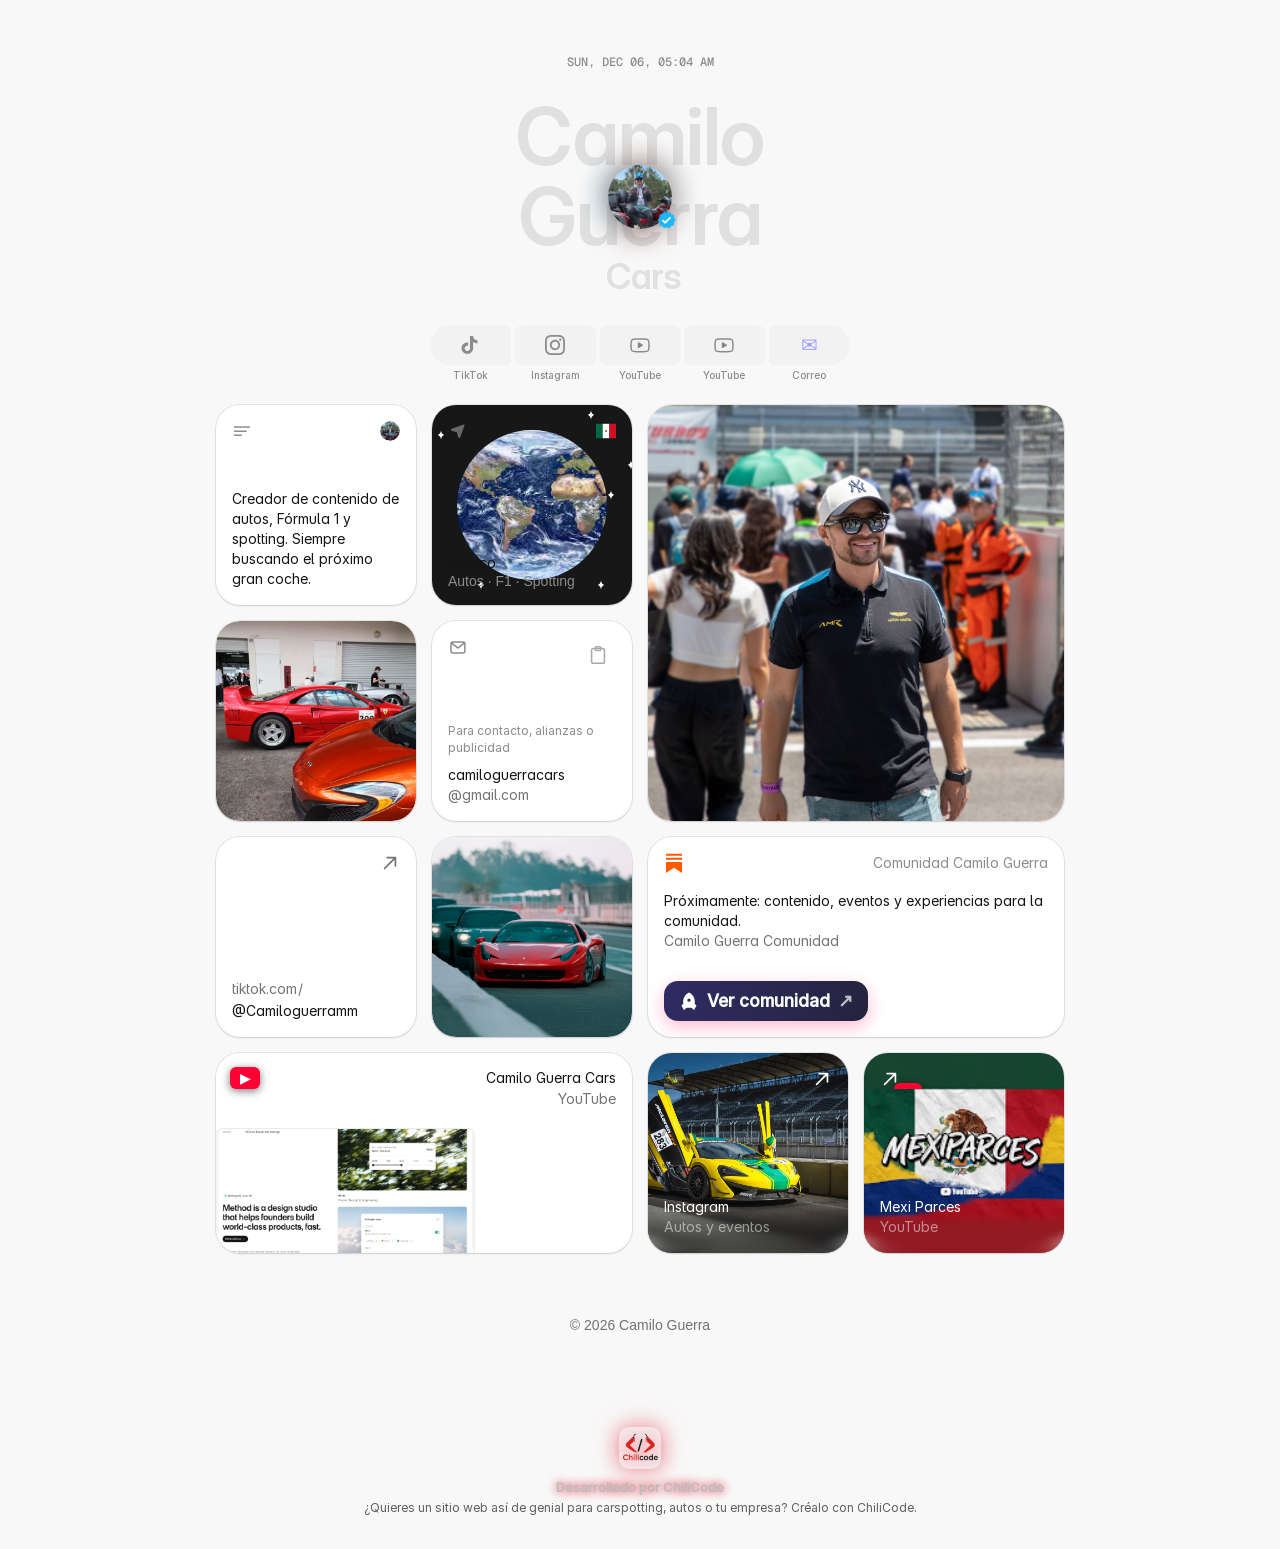
==== index.html @ 80d71f16 "Corregí la causa: una regla antigua ocultaba el cuadro del video por su identificador. Ahora tiene u" ====
<style>
/* From Uiverse.io by catraco */ 
.clipboard-container {
  --color: #a5a5b0;
  --size: 18px;
  display: inline-flex;
  justify-content: center;
  align-items: center;
  position: relative;
  cursor: pointer;
  font-size: var(--size);
  user-select: none;
  fill: var(--color);
  width: 22px;
  height: 22px;
}

.clipboard-container .clipboard {
  position: absolute;
  animation: keyframes-fill .5s;
  width: 1em;
  height: 1em;
}

.clipboard-container .clipboard-check {
  position: absolute;
  display: none;
  animation: keyframes-fill .5s;
  width: 1em;
  height: 1em;
  fill: #10b981;
}

/* ------ On check event or .copied class on parent ------ */
.clipboard-container input:checked ~ .clipboard,
[data-copy-email].copied .clipboard-container .clipboard {
  display: none !important;
}

.clipboard-container input:checked ~ .clipboard-check,
[data-copy-email].copied .clipboard-container .clipboard-check {
  display: block !important;
}

/* ------ Hide the default checkbox ------ */
.clipboard-container input {
  position: absolute;
  opacity: 0;
  cursor: pointer;
  height: 0;
  width: 0;
  pointer-events: none;
}

/* ------ Animation ------ */
@keyframes keyframes-fill {
  0% {
    transform: rotate(0deg) scale(0);
    opacity: 0;
  }

  50% {
    transform: rotate(-10deg) scale(1.2);
  }
}
</style>
<style>
/* Ajuste de la animación 3D de la tarjeta México: evita que quede hundida. */
/* container reset */
</style>
<meta property="og:image" content="assets/2.jpg">
<meta name="twitter:card" content="summary_large_image">
<meta name="twitter:image" content="assets/2.jpg">

<style>
/* From Uiverse.io by Lakshay-art */ 
.section-banner {
  height: 155px;
  width: 155px;
  position: relative;
  transition: left 0.3s linear;
  background: url("[data-uri]");
  background-size: cover;
  background-position: left;
  border-radius: 50%;
  animation: earthRotate 30s linear 0s infinite;
  box-shadow: none;
}
@keyframes earthRotate {
  0% {
    background-position: 0 0;
  }
  100% {
    background-position: 400px 0;
  }
}

.curved-corner-star {
  display: flex;
  position: relative;
}

#curved-corner-bottomleft,
#curved-corner-bottomright,
#curved-corner-topleft,
#curved-corner-topright {
  width: 4px;
  height: 5px;
  overflow: hidden;
  position: relative;
}

#curved-corner-bottomleft:before,
#curved-corner-bottomright:before,
#curved-corner-topleft:before,
#curved-corner-topright:before {
  content: "";
  display: block;
  width: 200%;
  height: 200%;
  position: absolute;
  border-radius: 50%;
}

#curved-corner-bottomleft:before {
  bottom: 0;
  left: 0;
  box-shadow: -5px 5px 0 0 white;
}

#curved-corner-bottomright:before {
  bottom: 0;
  right: 0;
  box-shadow: 5px 5px 0 0 white;
}

#curved-corner-topleft:before {
  top: 0;
  left: 0;
  box-shadow: -5px -5px 0 0 white;
}

#curved-corner-topright:before {
  top: 0;
  right: 0;
  box-shadow: 5px -5px 0 0 white;
}

@keyframes twinkling {
  0%,
  100% {
    opacity: 0.1;
  }
  50% {
    opacity: 1;
  }
}

#star-1 {
  position: absolute;
  left: -20px;
  animation: twinkling 3s infinite;
}

#star-2 {
  position: absolute;
  left: -40px;
  top: 30px;
  animation: twinkling 2s infinite;
}
#star-3 {
  position: absolute;
  left: 170px;
  top: 30px;
  animation: twinkling 4s infinite;
}
#star-4 {
  position: absolute;
  left: 140px;
  top: 150px;
  animation: twinkling 3s infinite;
}
#star-5 {
  position: absolute;
  left: 20px;
  top: 150px;
  animation: twinkling 1.5s infinite;
}

#star-6 {
  position: absolute;
  left: 130px;
  top: -20px;
  animation: twinkling 4s infinite;
}
#star-7 {
  position: absolute;
  left: 150px;
  top: 60px;
  animation: twinkling 2s infinite;
}
</style>
<!doctype html> <html lang="es-MX" style><meta charset="utf-8"><style>:root{--sf-img-5: url("[data-uri]")}</style><style>body{transition:opacity ease-in 0.2s}</style>
<link rel="stylesheet" href="assets/interactions.css?v=20260922">
<meta name="viewport" content="width=device-width, initial-scale=1, viewport-fit=cover">
<script defer src="assets/site-repairs.js?v=20260923o"></script>

<title>Camilo Guerra — Autos, Fórmula 1 y spotting</title>
<meta name="description" content="Camilo Guerra: autos, Fórmula 1, spotting y lives todos los domingos en TikTok.">



<link href="[data-uri]" rel="icon" media="(prefers-color-scheme: dark)">
<meta property="og:type" content="website">
<meta property="og:title" content="Camilo Guerra">
<meta property="og:description" content="Camilo Guerra: autos, Fórmula 1, spotting y lives todos los domingos en TikTok.">

<meta name="twitter:card" content="summary_large_image">
<meta name="twitter:title" content="Camilo Guerra">
<meta name="twitter:description" content="Camilo Guerra: autos, Fórmula 1, spotting y lives todos los domingos en TikTok.">

<style data-site-font-css>@font-face{font-family:"Geist Mono";font-style:normal;font-weight:500;src:url([data-uri])format("woff2");unicode-range:U+0000-00FF,U+0131,U+0152-0153,U+02BB-02BC,U+02C6,U+02DA,U+02DC,U+0304,U+0308,U+0329,U+2000-206F,U+20AC,U+2122,U+2191,U+2193,U+2212,U+2215,U+FEFF,U+FFFD}@font-face{font-family:"Inter";src:url([data-uri]);font-style:normal;font-weight:400;unicode-range:U+0000-00FF,U+0131,U+0152-0153,U+02BB-02BC,U+02C6,U+02DA,U+02DC,U+2000-206F,U+2070,U+2074-207E,U+2080-208E,U+20AC,U+2122,U+2191,U+2193,U+2212,U+2215,U+FEFF,U+FFFD}@font-face{font-family:"Inter";src:url([data-uri]);font-style:normal;font-weight:500;unicode-range:U+0000-00FF,U+0131,U+0152-0153,U+02BB-02BC,U+02C6,U+02DA,U+02DC,U+2000-206F,U+2070,U+2074-207E,U+2080-208E,U+20AC,U+2122,U+2191,U+2193,U+2212,U+2215,U+FEFF,U+FFFD}@font-face{font-family:"Inter Variable";src:url([data-uri]);font-style:normal;font-weight:400;unicode-range:U+0000-00FF,U+0131,U+0152-0153,U+02BB-02BC,U+02C6,U+02DA,U+02DC,U+2000-206F,U+2070,U+2074-207E,U+2080-208E,U+20AC,U+2122,U+2191,U+2193,U+2212,U+2215,U+FEFF,U+FFFD}@font-face{font-family:"Inter Display";src:url([data-uri]);font-style:normal;font-weight:600;unicode-range:U+0000-00FF,U+0131,U+0152-0153,U+02BB-02BC,U+02C6,U+02DA,U+02DC,U+2000-206F,U+2070,U+2074-207E,U+2080-208E,U+20AC,U+2122,U+2191,U+2193,U+2212,U+2215,U+FEFF,U+FFFD}@font-face{font-family:"Inter Placeholder";src:local("Arial");ascent-override:89.79%;descent-override:22.36%;line-gap-override:0.00%;size-adjust:107.89%}@font-face{font-family:"Inter Display Placeholder";src:local("Arial");ascent-override:98.56%;descent-override:24.54%;line-gap-override:0.00%;size-adjust:98.29%}</style>
<meta name="robots" content="max-image-preview:large"><style data-site-css-ssr-minified data-site-components="site-lib-cursors-host site-Z2Z9k PropertyOverrides site-KnogB site-pGIEp site-1vJTx site-MaaPn site-Qkfnf site-bPLtL site-f2MlG site-uj7yY site-0Tuvo site-3K2Lo site-B8hJ6 site-L8eGR site-nQY5o site-X2p2h site-pFRjz site-T2yGG site-AvUbA site-nVvk5 site-74019 site-faZej site-qzHrB site-sZ2M2 site-lib-form-plain-text-input site-ubmvs site-5U4Eu site-qqhaG site-92QVP site-c2J9s site-mqQ1z site-iaOB8 site-UwUiR site-7A92h site-YzXlX site-c3xq1 site-nT7Nq site-C2dQ8 site-VzrMu site-syw4O site-7os3e site-GHa1F site-IMR2t site-68LXx site-6L29r site-t3lQm site-g9tYi site-ew9ZR site-w6Uan site-av5MH site-z768M site-ODC2e site-ap4mU site-jrmqN site-9rWsQ site-zG5Km site-I5CxA site-pMXSu site-RWYdG site-luYlL site-ddcrs site-mSHW6">html,body,#main{box-sizing:border-box;margin:0;padding:0}:root{-webkit-font-smoothing:antialiased;-moz-osx-font-smoothing:grayscale}*{box-sizing:border-box;-webkit-font-smoothing:inherit}h1,p{margin:0}body,input,button{font-family:sans-serif;font-size:12px}body{--token-49ada369-5771-4218-9648-dac4cb8bf0d4:#f8f8f8;--token-a1bbbd6e-47db-4a4a-9287-1fde5982623f:#fff;--token-a95b4afe-3104-4deb-93d5-5885d2a8dad1:#141414;--token-074f169b-431d-4b71-b00b-6a0c3858f090:#737373;--token-6ea8d15a-8b64-45c4-bf32-8596f2bd94c4:#8c8c8c;--token-2c68f03c-a29b-41bf-b7f2-75229cd90000:#f5f5f5b3;--token-b65f5d53-e190-4f98-b5bd-fc43c3415e90:#1414141a;--token-723facf1-c979-4423-9ee8-800faa107699:#ebebeb;--token-c7903f82-e94b-4156-99c2-ce993f0b6b1f:#141414;--token-8b7caf14-cb9b-4e22-9cfc-9288d32ca0ca:#1c1c1c;--token-2d7314fb-16e6-4200-89c7-1b1385a2a6d5:#d9d9d9;--token-7eb546a4-6722-498d-9de4-0906f2d7ef22:#fff;--token-2cb2575d-a8fd-4300-99a8-2e44bb2090c0:#14141400;--token-18755994-a394-466f-8700-2d39d02bda42:#14141408;--token-a5cd12d7-9d1b-4476-a994-d6797db2dabc:#ebebeb00;--token-1ef956c2-fe85-41cf-833b-eb2cefeab274:#e8e8e8;--token-e02eedda-7bfb-4b5f-8072-17cfaa65a67e:#f2f2f2;--token-5f652316-9447-4ac4-88ea-40ec8170ab01:#0b0b0b14;--token-77658f9c-9681-4a9b-b6ba-ab248a978c4a:#f2f2f2;--token-ba2b2659-a23f-4012-bc58-074e829108bf:#fff;--token-ac73b798-074e-4e8e-b9d0-73de495f78fc:#f8f8f8;--token-8dd3907c-da37-45b8-88a3-ebf9335ea2bf:#f0f0f0;--token-a82bef3c-6a26-489a-938a-ca6d8fbb5ed6:#fff}@media (prefers-color-scheme:dark){body{--token-49ada369-5771-4218-9648-dac4cb8bf0d4:#0c0c0c;--token-a1bbbd6e-47db-4a4a-9287-1fde5982623f:#171717;--token-a95b4afe-3104-4deb-93d5-5885d2a8dad1:#fff;--token-074f169b-431d-4b71-b00b-6a0c3858f090:#8c8c8c;--token-6ea8d15a-8b64-45c4-bf32-8596f2bd94c4:#737373;--token-2c68f03c-a29b-41bf-b7f2-75229cd90000:#0c0c0cb3;--token-b65f5d53-e190-4f98-b5bd-fc43c3415e90:#ffffff14;--token-723facf1-c979-4423-9ee8-800faa107699:#242424;--token-c7903f82-e94b-4156-99c2-ce993f0b6b1f:#fff;--token-8b7caf14-cb9b-4e22-9cfc-9288d32ca0ca:#f7f7f7;--token-2d7314fb-16e6-4200-89c7-1b1385a2a6d5:#b3b3b300;--token-7eb546a4-6722-498d-9de4-0906f2d7ef22:#262626;--token-2cb2575d-a8fd-4300-99a8-2e44bb2090c0:#fff0;--token-18755994-a394-466f-8700-2d39d02bda42:#ffffff08;--token-a5cd12d7-9d1b-4476-a994-d6797db2dabc:#292929;--token-1ef956c2-fe85-41cf-833b-eb2cefeab274:#1f1f1f;--token-e02eedda-7bfb-4b5f-8072-17cfaa65a67e:#171717;--token-5f652316-9447-4ac4-88ea-40ec8170ab01:#29292900;--token-77658f9c-9681-4a9b-b6ba-ab248a978c4a:#1f1f1f;--token-ba2b2659-a23f-4012-bc58-074e829108bf:#fff;--token-ac73b798-074e-4e8e-b9d0-73de495f78fc:#0f0f0f;--token-8dd3907c-da37-45b8-88a3-ebf9335ea2bf:#080808;--token-a82bef3c-6a26-489a-938a-ca6d8fbb5ed6:#141414}}@supports (z-index:calc(infinity)){#__site-badge-container{--infinity:infinity}}#__site-badge-container{pointer-events:none;width:100%;z-index:calc(var(--infinity,2147480000));justify-content:flex-end;padding:20px;display:flex;position:fixed;bottom:0}body{--site-will-change-override:none}@supports (background:-webkit-named-image(i)) and (not (grid-template-rows:subgrid)){body{--site-will-change-override:transform}}p.site-text,h1.site-text{-webkit-text-decoration-line:var(--site-blockquote-text-decoration,var(--site-text-decoration,initial));-webkit-text-decoration-style:var(--site-blockquote-text-decoration-style,var(--site-text-decoration-style,initial));-webkit-text-decoration-color:var(--site-blockquote-text-decoration-color,var(--site-text-decoration-color,initial));-moz-font-feature-settings:var(--site-font-open-type-features,initial);-webkit-font-feature-settings:var(--site-font-open-type-features,initial)}a.site-text{-webkit-text-decoration-line:var(--site-blockquote-text-decoration,var(--site-link-text-decoration,var(--site-text-decoration,initial)));-webkit-text-decoration-style:var(--site-blockquote-text-decoration-style,var(--site-link-text-decoration-style,var(--site-text-decoration-style,initial)));-webkit-text-decoration-color:var(--site-blockquote-text-decoration-color,var(--site-link-text-decoration-color,var(--site-text-decoration-color,initial)))}a.site-text:hover{font-family:var(--site-link-hover-font-family,var(--site-blockquote-font-family,var(--site-link-font-family,var(--site-font-family,Inter,Inter Placeholder,sans-serif))));font-style:var(--site-link-hover-font-style,var(--site-blockquote-font-style,var(--site-link-font-style,var(--site-font-style,normal))));font-weight:var(--site-link-hover-font-weight,var(--site-blockquote-font-weight,var(--site-link-font-weight,var(--site-font-weight,400))));color:var(--site-link-hover-text-color,var(--site-blockquote-text-color,var(--site-link-text-color,var(--site-text-color,#000))));font-size:calc(var(--site-link-hover-font-size,var(--site-blockquote-font-size,var(--site-font-size,16px)))*var(--site-font-size-scale,1));text-transform:var(--site-link-hover-text-transform,var(--site-blockquote-text-transform,var(--site-link-text-transform,var(--site-text-transform,none))));background-color:var(--site-link-hover-text-background-color,var(--site-link-text-background-color,var(--site-text-background-color,initial)));border-radius:var(--site-link-hover-text-background-radius,var(--site-link-text-background-radius,var(--site-text-background-radius,initial)));padding:var(--site-link-hover-text-background-padding,var(--site-link-text-background-padding,var(--site-text-background-padding,initial)))}a.site-text:hover{-webkit-text-decoration-line:var(--site-link-hover-text-decoration,var(--site-blockquote-text-decoration,var(--site-link-text-decoration,var(--site-text-decoration,initial))));text-decoration-line:var(--site-link-hover-text-decoration,var(--site-blockquote-text-decoration,var(--site-link-text-decoration,var(--site-text-decoration,initial))));-webkit-text-decoration-style:var(--site-link-hover-text-decoration-style,var(--site-blockquote-text-decoration-style,var(--site-link-text-decoration-style,var(--site-text-decoration-style,initial))));text-decoration-style:var(--site-link-hover-text-decoration-style,var(--site-blockquote-text-decoration-style,var(--site-link-text-decoration-style,var(--site-text-decoration-style,initial))));-webkit-text-decoration-color:var(--site-link-hover-text-decoration-color,var(--site-blockquote-text-decoration-color,var(--site-link-text-decoration-color,var(--site-text-decoration-color,initial))));text-decoration-color:var(--site-link-hover-text-decoration-color,var(--site-blockquote-text-decoration-color,var(--site-link-text-decoration-color,var(--site-text-decoration-color,initial))));text-decoration-thickness:var(--site-link-hover-text-decoration-thickness,var(--site-blockquote-text-decoration-thickness,var(--site-link-text-decoration-thickness,var(--site-text-decoration-thickness,initial))));text-decoration-skip-ink:var(--site-link-hover-text-decoration-skip-ink,var(--site-blockquote-text-decoration-skip-ink,var(--site-link-text-decoration-skip-ink,var(--site-text-decoration-skip-ink,initial))));text-underline-offset:var(--site-link-hover-text-decoration-offset,var(--site-blockquote-text-decoration-offset,var(--site-link-text-decoration-offset,var(--site-text-decoration-offset,initial))))}@supports not (color:color(display-p3 1 1 1)){a.site-text:hover{color:var(--site-link-hover-text-color-rgb,var(--site-link-hover-text-color,var(--site-blockquote-text-color-rgb,var(--site-blockquote-text-color,var(--site-link-text-color-rgb,var(--site-link-text-color,var(--site-text-color-rgb,var(--site-text-color,#000))))))));background-color:var(--site-link-hover-text-background-color-rgb,var(--site-link-hover-text-background-color,var(--site-link-text-background-color-rgb,var(--site-link-text-background-color,var(--site-text-background-color-rgb,var(--site-text-background-color,initial))))))}}@supports not (overflow:clip){:root{--overflow-clip-fallback:hidden}}@supports (background:-webkit-named-image(i)) and (not (contain-intrinsic-size:inherit)){p.site-text:after,h1.site-text:after{content:var(--text-truncation-line-break-for-safari-16);white-space:pre}}@supports (aspect-ratio:1){body{--site-aspect-ratio-supported:auto}}.site-Z2Z9k.site-8l8uax{--selection-background-color:var(--token-b65f5d53-e190-4f98-b5bd-fc43c3415e90,#14141414);--selection-color:var(--token-074f169b-431d-4b71-b00b-6a0c3858f090,#737373);background-color:var(--token-49ada369-5771-4218-9648-dac4cb8bf0d4,#f5f5f5);height:min-content;overflow:var(--overflow-clip-fallback,clip);flex-flow:column;place-content:center flex-start;align-items:center;gap:0;padding:0;display:flex;position:relative}.site-Z2Z9k .site-p4d587{height:min-content;overflow:var(--overflow-clip-fallback,clip);flex-flow:column;flex:none;order:-1000;place-content:center;align-items:center;gap:28px;width:100%;padding:56px 16px 40px;display:flex;position:relative}.site-Z2Z9k .site-dnllyo-container{flex:none;width:auto;height:auto;position:relative}.site-Z2Z9k .site-tl3svo{height:min-content;overflow:var(--overflow-clip-fallback,clip);flex-flow:column;flex:none;place-content:center;align-items:center;gap:10px;width:100%;padding:0;display:flex;position:relative}.site-Z2Z9k .site-1haor4{aspect-ratio:1;height:var(--site-aspect-ratio-supported,64px);z-index:2;flex-flow:row;flex:none;place-content:center;align-items:center;gap:0;width:64px;padding:0;display:flex;position:absolute;top:50%;left:50%;overflow:visible;transform:translate(-50%,-50%)}.site-Z2Z9k .site-qr33he-container{aspect-ratio:1;height:var(--site-aspect-ratio-supported,20px);z-index:3;flex:none;width:20px;position:absolute;bottom:-1px;right:-5px}.site-Z2Z9k .site-mneyel-container{aspect-ratio:1;cursor:default;height:100%;width:var(--site-aspect-ratio-supported,64px);z-index:1;flex:none;position:relative}.site-Z2Z9k .site-1smtx7k{--site-paragraph-spacing:0px;white-space:pre-wrap;word-break:break-word;word-wrap:break-word;flex:none;width:auto;max-width:496px;height:auto;position:relative}.site-Z2Z9k .site-8w4xde{flex-flow:row;flex:none;place-content:center;align-items:center;gap:4px;width:100%;max-width:420px;height:min-content;padding:0;display:flex;position:relative;overflow:visible}.site-Z2Z9k .site-meyg4o-container,.site-Z2Z9k .site-1r86fyu-container,.site-Z2Z9k .site-1xub3kc-container,.site-Z2Z9k .site-1aeqmlc-container,.site-Z2Z9k .site-beedll-container{will-change:var(--site-will-change-effect-override,transform);flex:1 0 0;width:1px;height:40px;position:relative}.site-Z2Z9k .site-y9yxt3{background:0 0;flex-grow:1;width:0;height:0;margin:0;position:relative}.site-Z2Z9k .site-li4jlm-container{flex:none;order:1003;width:100%;max-width:640px;height:auto;position:relative}[data-layout-template=true]>#overlay{margin-bottom:0}.site-pFJOM .site-styles-preset-1xwtwn2:not(.rich-text-wrapper){--site-font-family:"Inter Display","Inter Display Placeholder",sans-serif;--site-font-family-bold:"Inter Display","Inter Display Placeholder",sans-serif;--site-font-family-bold-italic:"Inter Display","Inter Display Placeholder",sans-serif;--site-font-family-italic:"Inter Display","Inter Display Placeholder",sans-serif;--site-font-open-type-features:"blwf"on,"cv09"on,"cv03"on,"cv04"on,"cv11"on;--site-font-size:calc(var(--site-root-font-size,1rem)*5);--site-font-style:normal;--site-font-style-bold:normal;--site-font-style-bold-italic:italic;--site-font-style-italic:italic;--site-font-variation-axes:normal;--site-font-weight:600;--site-font-weight-bold:700;--site-font-weight-bold-italic:700;--site-font-weight-italic:600;--site-letter-spacing:-.01em;--site-line-height:1em;--site-paragraph-spacing:0px;--site-text-alignment:left;--site-text-color:var(--token-a95b4afe-3104-4deb-93d5-5885d2a8dad1,#141414);--site-text-decoration:none;--site-text-stroke-color:initial;--site-text-stroke-width:initial;--site-text-transform:none;--site-text-wrap:balance}.site-Z2Z9k[data-selection=true] * ::selection{color:var(--selection-color,none);background-color:var(--selection-background-color,none)}@media (max-width:809.98px){.site-Z2Z9k .site-8w4xde{flex-wrap:wrap}}.ssr-variant{display:contents}@supports (aspect-ratio:1){body{--site-aspect-ratio-supported:auto}}.site-KnogB.site-7ky9zj{flex-flow:row;place-content:center;align-items:center;gap:0;padding:0;display:flex;position:relative;overflow:hidden}.site-KnogB .site-cz5w95{flex:none;width:12px;height:12px;position:relative;overflow:visible}.site-KnogB .site-8r3co7,.site-KnogB .site-16i293e{flex:none;height:18px;position:absolute;top:calc(50% - 9px);left:0;right:0;overflow:visible}@supports (aspect-ratio:1){body{--site-aspect-ratio-supported:auto}}.site-pGIEp.site-24qqbi{display:block}.site-pGIEp.site-ylzuzg{cursor:pointer;overflow:var(--overflow-clip-fallback,clip);will-change:var(--site-will-change-override,transform);text-decoration:none;position:relative}.site-pGIEp .site-fxb80j{height:var(--site-aspect-ratio-supported,20px);flex:none;width:20px;position:absolute;top:50%;left:50%}.site-1vJTx{aspect-ratio:1;background-color:var(--1oz7el3);-webkit-mask:url(data:image/svg+xml,<svg\ display=\"block\"\ role=\"presentation\"\ viewBox=\"0\ 0\ 20\ 20\"\ xmlns=\"http://www.w3.org/2000/svg\"><g\ d=\"M\ 0\ 18\ L\ 0\ 0\ L\ 20\ 0\ L\ 20\ 18\ Z\ M\ 15.743\ 0\ L\ 18.795\ 0\ L\ 12.129\ 7.64\ L\ 20\ 18\ L\ 13.815\ 18\ L\ 8.996\ 11.72\ L\ 3.454\ 18\ L\ 0.402\ 18\ L\ 7.55\ 9.84\ L\ 0\ 0\ L\ 6.345\ 0\ L\ 10.723\ 5.76\ Z\ M\ 14.659\ 16.16\ L\ 16.345\ 16.16\ L\ 5.422\ 1.72\ L\ 3.574\ 1.72\ Z\"\ fill=\"transparent\"\ height=\"18px\"\ id=\"jf87SkkWC\"\ transform=\"translate\(0\ 1\)\"\ width=\"20px\"><path\ d=\"M\ 0\ 18\ L\ 0\ 0\ L\ 20\ 0\ L\ 20\ 18\ Z\"\ fill=\"transparent\"\ height=\"18px\"\ id=\"l0rLGB0st\"\ width=\"20px\"\/><path\ d=\"M\ 15.743\ 0\ L\ 18.795\ 0\ L\ 12.129\ 7.64\ L\ 20\ 18\ L\ 13.815\ 18\ L\ 8.996\ 11.72\ L\ 3.454\ 18\ L\ 0.402\ 18\ L\ 7.55\ 9.84\ L\ 0\ 0\ L\ 6.345\ 0\ L\ 10.723\ 5.76\ Z\ M\ 14.659\ 16.16\ L\ 16.345\ 16.16\ L\ 5.422\ 1.72\ L\ 3.574\ 1.72\ Z\"\ fill=\"var\(--1oz7el3,\ var\(--token-6ea8d15a-8b64-45c4-bf32-8596f2bd94c4,\ rgb\(140,\ 140,\ 140\)\)\)\"\ height=\"18px\"\ id=\"uWt12MnVK\"\ width=\"20px\"\/><\/g><\/svg>)alpha no-repeat center/auto var(--site-icon-mask-mode,add),var(--site-icon-mask,none);mask:url(data:image/svg+xml,<svg\ display=\"block\"\ role=\"presentation\"\ viewBox=\"0\ 0\ 20\ 20\"\ xmlns=\"http://www.w3.org/2000/svg\"><g\ d=\"M\ 0\ 18\ L\ 0\ 0\ L\ 20\ 0\ L\ 20\ 18\ Z\ M\ 15.743\ 0\ L\ 18.795\ 0\ L\ 12.129\ 7.64\ L\ 20\ 18\ L\ 13.815\ 18\ L\ 8.996\ 11.72\ L\ 3.454\ 18\ L\ 0.402\ 18\ L\ 7.55\ 9.84\ L\ 0\ 0\ L\ 6.345\ 0\ L\ 10.723\ 5.76\ Z\ M\ 14.659\ 16.16\ L\ 16.345\ 16.16\ L\ 5.422\ 1.72\ L\ 3.574\ 1.72\ Z\"\ fill=\"transparent\"\ height=\"18px\"\ id=\"jf87SkkWC\"\ transform=\"translate\(0\ 1\)\"\ width=\"20px\"><path\ d=\"M\ 0\ 18\ L\ 0\ 0\ L\ 20\ 0\ L\ 20\ 18\ Z\"\ fill=\"transparent\"\ height=\"18px\"\ id=\"l0rLGB0st\"\ width=\"20px\"\/><path\ d=\"M\ 15.743\ 0\ L\ 18.795\ 0\ L\ 12.129\ 7.64\ L\ 20\ 18\ L\ 13.815\ 18\ L\ 8.996\ 11.72\ L\ 3.454\ 18\ L\ 0.402\ 18\ L\ 7.55\ 9.84\ L\ 0\ 0\ L\ 6.345\ 0\ L\ 10.723\ 5.76\ Z\ M\ 14.659\ 16.16\ L\ 16.345\ 16.16\ L\ 5.422\ 1.72\ L\ 3.574\ 1.72\ Z\"\ fill=\"var\(--1oz7el3,\ var\(--token-6ea8d15a-8b64-45c4-bf32-8596f2bd94c4,\ rgb\(140,\ 140,\ 140\)\)\)\"\ height=\"18px\"\ id=\"uWt12MnVK\"\ width=\"20px\"\/><\/g><\/svg>)alpha no-repeat center/auto var(--site-icon-mask-mode,add),var(--site-icon-mask,none)}.site-MaaPn{aspect-ratio:1;background-color:var(--1oz7el3);-webkit-mask:url(data:image/svg+xml,<svg\ display=\"block\"\ role=\"presentation\"\ viewBox=\"0\ 0\ 20\ 20\"\ xmlns=\"http://www.w3.org/2000/svg\"><path\ d=\"M\ 6.462\ 7.52\ C\ 6.134\ 7.296\ 5.045\ 6.517\ 5.045\ 6.517\ C\ 5.963\ 5.166\ 7.174\ 4.639\ 8.848\ 4.639\ C\ 10.032\ 4.639\ 11.037\ 5.049\ 11.755\ 5.825\ C\ 12.473\ 6.601\ 12.883\ 7.711\ 12.976\ 9.131\ C\ 13.374\ 9.302\ 13.741\ 9.504\ 14.075\ 9.735\ C\ 15.421\ 10.666\ 16.162\ 12.059\ 16.162\ 13.657\ C\ 16.162\ 17.051\ 13.459\ 20\ 8.566\ 20\ C\ 4.365\ 20\ 0\ 17.484\ 0\ 9.992\ C\ 0\ 2.544\ 4.228\ 0\ 8.554\ 0\ C\ 10.552\ 0\ 15.238\ 0.304\ 17\ 6.294\ L\ 15.347\ 6.736\ C\ 13.985\ 2.468\ 11.128\ 1.788\ 8.509\ 1.788\ C\ 4.179\ 1.788\ 1.73\ 4.502\ 1.73\ 10.277\ C\ 1.73\ 15.454\ 4.467\ 18.205\ 8.566\ 18.205\ C\ 11.939\ 18.205\ 14.453\ 16.401\ 14.453\ 13.76\ C\ 14.453\ 11.962\ 12.986\ 11.102\ 12.911\ 11.102\ C\ 12.624\ 12.644\ 11.856\ 15.238\ 8.485\ 15.238\ C\ 6.521\ 15.238\ 4.827\ 13.841\ 4.827\ 12.011\ C\ 4.827\ 9.398\ 7.235\ 8.452\ 9.137\ 8.452\ C\ 9.849\ 8.452\ 10.709\ 8.502\ 11.156\ 8.595\ C\ 11.156\ 7.799\ 10.502\ 6.436\ 8.849\ 6.436\ C\ 7.333\ 6.435\ 6.948\ 6.942\ 6.462\ 7.52\ Z\ M\ 9.37\ 10.237\ C\ 6.892\ 10.237\ 6.572\ 11.324\ 6.572\ 12.007\ C\ 6.572\ 13.105\ 7.838\ 13.468\ 8.514\ 13.468\ C\ 9.752\ 13.468\ 11.025\ 13.115\ 11.225\ 10.438\ C\ 10.597\ 10.293\ 10.129\ 10.237\ 9.37\ 10.237\ Z\"\ fill=\"var\(--1oz7el3,\ var\(--token-6ea8d15a-8b64-45c4-bf32-8596f2bd94c4,\ rgb\(140,\ 140,\ 140\)\)\)\"\ height=\"20px\"\ id=\"U3ekijQLl\"\ transform=\"translate\(1\ 0\)\"\ width=\"17px\"\/><\/svg>)alpha no-repeat center/auto var(--site-icon-mask-mode,add),var(--site-icon-mask,none);mask:url(data:image/svg+xml,<svg\ display=\"block\"\ role=\"presentation\"\ viewBox=\"0\ 0\ 20\ 20\"\ xmlns=\"http://www.w3.org/2000/svg\"><path\ d=\"M\ 6.462\ 7.52\ C\ 6.134\ 7.296\ 5.045\ 6.517\ 5.045\ 6.517\ C\ 5.963\ 5.166\ 7.174\ 4.639\ 8.848\ 4.639\ C\ 10.032\ 4.639\ 11.037\ 5.049\ 11.755\ 5.825\ C\ 12.473\ 6.601\ 12.883\ 7.711\ 12.976\ 9.131\ C\ 13.374\ 9.302\ 13.741\ 9.504\ 14.075\ 9.735\ C\ 15.421\ 10.666\ 16.162\ 12.059\ 16.162\ 13.657\ C\ 16.162\ 17.051\ 13.459\ 20\ 8.566\ 20\ C\ 4.365\ 20\ 0\ 17.484\ 0\ 9.992\ C\ 0\ 2.544\ 4.228\ 0\ 8.554\ 0\ C\ 10.552\ 0\ 15.238\ 0.304\ 17\ 6.294\ L\ 15.347\ 6.736\ C\ 13.985\ 2.468\ 11.128\ 1.788\ 8.509\ 1.788\ C\ 4.179\ 1.788\ 1.73\ 4.502\ 1.73\ 10.277\ C\ 1.73\ 15.454\ 4.467\ 18.205\ 8.566\ 18.205\ C\ 11.939\ 18.205\ 14.453\ 16.401\ 14.453\ 13.76\ C\ 14.453\ 11.962\ 12.986\ 11.102\ 12.911\ 11.102\ C\ 12.624\ 12.644\ 11.856\ 15.238\ 8.485\ 15.238\ C\ 6.521\ 15.238\ 4.827\ 13.841\ 4.827\ 12.011\ C\ 4.827\ 9.398\ 7.235\ 8.452\ 9.137\ 8.452\ C\ 9.849\ 8.452\ 10.709\ 8.502\ 11.156\ 8.595\ C\ 11.156\ 7.799\ 10.502\ 6.436\ 8.849\ 6.436\ C\ 7.333\ 6.435\ 6.948\ 6.942\ 6.462\ 7.52\ Z\ M\ 9.37\ 10.237\ C\ 6.892\ 10.237\ 6.572\ 11.324\ 6.572\ 12.007\ C\ 6.572\ 13.105\ 7.838\ 13.468\ 8.514\ 13.468\ C\ 9.752\ 13.468\ 11.025\ 13.115\ 11.225\ 10.438\ C\ 10.597\ 10.293\ 10.129\ 10.237\ 9.37\ 10.237\ Z\"\ fill=\"var\(--1oz7el3,\ var\(--token-6ea8d15a-8b64-45c4-bf32-8596f2bd94c4,\ rgb\(140,\ 140,\ 140\)\)\)\"\ height=\"20px\"\ id=\"U3ekijQLl\"\ transform=\"translate\(1\ 0\)\"\ width=\"17px\"\/><\/svg>)alpha no-repeat center/auto var(--site-icon-mask-mode,add),var(--site-icon-mask,none)}.site-Qkfnf{aspect-ratio:1;background-color:var(--1oz7el3);-webkit-mask:url(data:image/svg+xml,<svg\ display=\"block\"\ role=\"presentation\"\ viewBox=\"0\ 0\ 20\ 20\"\ xmlns=\"http://www.w3.org/2000/svg\"><g\ d=\"M\ 0\ 20\ L\ 0\ 0\ L\ 20\ 0\ L\ 20\ 20\ Z\ M\ 5.858\ 0.07\ C\ 4.794\ 0.12\ 4.068\ 0.29\ 3.433\ 0.54\ C\ 2.775\ 0.796\ 2.218\ 1.14\ 1.664\ 1.696\ C\ 1.109\ 2.252\ 0.768\ 2.81\ 0.513\ 3.468\ C\ 0.267\ 4.105\ 0.1\ 4.832\ 0.053\ 5.897\ C\ 0.006\ 6.961\ -0.004\ 7.304\ 0.001\ 10.019\ C\ 0.006\ 12.735\ 0.018\ 13.075\ 0.07\ 14.142\ C\ 0.121\ 15.206\ 0.29\ 15.932\ 0.54\ 16.568\ C\ 0.796\ 17.225\ 1.14\ 17.782\ 1.696\ 18.337\ C\ 2.253\ 18.891\ 2.81\ 19.232\ 3.47\ 19.487\ C\ 4.106\ 19.732\ 4.833\ 19.9\ 5.898\ 19.947\ C\ 6.962\ 19.993\ 7.305\ 20.004\ 10.02\ 19.999\ C\ 12.734\ 19.994\ 13.076\ 19.982\ 14.143\ 19.931\ C\ 15.209\ 19.88\ 15.932\ 19.71\ 16.568\ 19.462\ C\ 17.225\ 19.204\ 17.782\ 18.862\ 18.337\ 18.305\ C\ 18.891\ 17.748\ 19.232\ 17.19\ 19.486\ 16.531\ C\ 19.733\ 15.895\ 19.9\ 15.168\ 19.946\ 14.104\ C\ 19.993\ 13.037\ 20.004\ 12.696\ 19.999\ 9.981\ C\ 19.993\ 7.266\ 19.981\ 6.925\ 19.931\ 5.859\ C\ 19.88\ 4.792\ 19.711\ 4.068\ 19.461\ 3.432\ C\ 19.204\ 2.775\ 18.861\ 2.218\ 18.305\ 1.663\ C\ 17.748\ 1.108\ 17.19\ 0.767\ 16.531\ 0.514\ C\ 15.895\ 0.268\ 15.168\ 0.1\ 14.104\ 0.054\ C\ 13.039\ 0.008\ 12.697\ -0.004\ 9.981\ 0.001\ C\ 7.265\ 0.006\ 6.925\ 0.018\ 5.858\ 0.07\ Z\ M\ 5.975\ 18.148\ C\ 5\ 18.105\ 4.471\ 17.943\ 4.118\ 17.808\ C\ 3.651\ 17.628\ 3.318\ 17.41\ 2.966\ 17.062\ C\ 2.615\ 16.714\ 2.399\ 16.38\ 2.216\ 15.913\ C\ 2.079\ 15.561\ 1.914\ 15.032\ 1.869\ 14.057\ C\ 1.819\ 13.003\ 1.809\ 12.687\ 1.803\ 10.017\ C\ 1.797\ 7.347\ 1.807\ 7.031\ 1.854\ 5.977\ C\ 1.895\ 5.003\ 2.058\ 4.473\ 2.194\ 4.12\ C\ 2.374\ 3.652\ 2.59\ 3.32\ 2.939\ 2.969\ C\ 3.288\ 2.617\ 3.621\ 2.401\ 4.088\ 2.218\ C\ 4.44\ 2.081\ 4.969\ 1.917\ 5.944\ 1.871\ C\ 6.998\ 1.821\ 7.314\ 1.811\ 9.984\ 1.805\ C\ 12.653\ 1.799\ 12.97\ 1.809\ 14.025\ 1.856\ C\ 14.999\ 1.898\ 15.529\ 2.059\ 15.882\ 2.196\ C\ 16.349\ 2.376\ 16.682\ 2.592\ 17.033\ 2.941\ C\ 17.384\ 3.291\ 17.601\ 3.623\ 17.783\ 4.09\ C\ 17.921\ 4.442\ 18.085\ 4.97\ 18.131\ 5.946\ C\ 18.181\ 7\ 18.192\ 7.316\ 18.197\ 9.986\ C\ 18.202\ 12.655\ 18.193\ 12.972\ 18.146\ 14.026\ C\ 18.104\ 15.001\ 17.942\ 15.53\ 17.806\ 15.883\ C\ 17.626\ 16.35\ 17.409\ 16.683\ 17.06\ 17.035\ C\ 16.711\ 17.386\ 16.378\ 17.602\ 15.912\ 17.785\ C\ 15.56\ 17.922\ 15.03\ 18.086\ 14.056\ 18.132\ C\ 13.002\ 18.182\ 12.686\ 18.192\ 10.015\ 18.198\ C\ 7.345\ 18.204\ 7.03\ 18.193\ 5.975\ 18.148\ M\ 14.127\ 4.655\ C\ 14.128\ 4.893\ 14.199\ 5.125\ 14.331\ 5.322\ C\ 14.463\ 5.519\ 14.651\ 5.672\ 14.87\ 5.763\ C\ 15.09\ 5.853\ 15.331\ 5.877\ 15.564\ 5.83\ C\ 15.796\ 5.783\ 16.01\ 5.668\ 16.177\ 5.5\ C\ 16.345\ 5.332\ 16.459\ 5.118\ 16.505\ 4.885\ C\ 16.551\ 4.652\ 16.526\ 4.411\ 16.435\ 4.192\ C\ 16.344\ 3.973\ 16.19\ 3.786\ 15.992\ 3.654\ C\ 15.795\ 3.523\ 15.562\ 3.453\ 15.325\ 3.453\ C\ 15.007\ 3.454\ 14.702\ 3.581\ 14.477\ 3.806\ C\ 14.253\ 4.032\ 14.127\ 4.337\ 14.127\ 4.655\ Z\ M\ 4.865\ 10.01\ C\ 4.871\ 12.846\ 7.174\ 15.14\ 10.01\ 15.134\ C\ 12.845\ 15.129\ 15.14\ 12.826\ 15.135\ 9.99\ C\ 15.13\ 7.154\ 12.826\ 4.86\ 9.99\ 4.865\ C\ 7.154\ 4.871\ 4.86\ 7.174\ 4.865\ 10.01\ Z\ M\ 6.667\ 10.006\ C\ 6.665\ 9.347\ 6.86\ 8.702\ 7.225\ 8.153\ C\ 7.59\ 7.604\ 8.11\ 7.176\ 8.718\ 6.923\ C\ 9.327\ 6.669\ 9.997\ 6.602\ 10.644\ 6.729\ C\ 11.291\ 6.857\ 11.885\ 7.173\ 12.352\ 7.638\ C\ 12.82\ 8.103\ 13.138\ 8.697\ 13.268\ 9.343\ C\ 13.398\ 9.989\ 13.333\ 10.66\ 13.082\ 11.269\ C\ 12.831\ 11.879\ 12.405\ 12.4\ 11.857\ 12.768\ C\ 11.31\ 13.135\ 10.666\ 13.332\ 10.007\ 13.333\ C\ 9.569\ 13.334\ 9.135\ 13.249\ 8.73\ 13.082\ C\ 8.326\ 12.915\ 7.958\ 12.671\ 7.647\ 12.362\ C\ 7.337\ 12.053\ 7.091\ 11.686\ 6.923\ 11.282\ C\ 6.754\ 10.877\ 6.667\ 10.444\ 6.667\ 10.006\ Z\"\ fill=\"transparent\"\ height=\"20.000037611898733px\"\ id=\"sZWwROO1f\"\ width=\"20.0002682238549px\"><path\ d=\"M\ 0\ 20\ L\ 0\ 0\ L\ 20\ 0\ L\ 20\ 20\ Z\"\ fill=\"transparent\"\ height=\"20px\"\ id=\"d2o6KePIh\"\ transform=\"translate\(0\ 0\)\"\ width=\"20px\"\/><path\ d=\"M\ 5.858\ 0.07\ C\ 4.794\ 0.12\ 4.068\ 0.29\ 3.433\ 0.54\ C\ 2.775\ 0.796\ 2.218\ 1.14\ 1.664\ 1.696\ C\ 1.109\ 2.252\ 0.768\ 2.81\ 0.513\ 3.468\ C\ 0.267\ 4.105\ 0.1\ 4.832\ 0.053\ 5.897\ C\ 0.006\ 6.961\ -0.004\ 7.304\ 0.001\ 10.019\ C\ 0.006\ 12.735\ 0.018\ 13.075\ 0.07\ 14.142\ C\ 0.121\ 15.206\ 0.29\ 15.932\ 0.54\ 16.568\ C\ 0.796\ 17.225\ 1.14\ 17.782\ 1.696\ 18.337\ C\ 2.253\ 18.891\ 2.81\ 19.232\ 3.47\ 19.487\ C\ 4.106\ 19.732\ 4.833\ 19.9\ 5.898\ 19.947\ C\ 6.962\ 19.993\ 7.305\ 20.004\ 10.02\ 19.999\ C\ 12.734\ 19.994\ 13.076\ 19.982\ 14.143\ 19.931\ C\ 15.209\ 19.88\ 15.932\ 19.71\ 16.568\ 19.462\ C\ 17.225\ 19.204\ 17.782\ 18.862\ 18.337\ 18.305\ C\ 18.891\ 17.748\ 19.232\ 17.19\ 19.486\ 16.531\ C\ 19.733\ 15.895\ 19.9\ 15.168\ 19.946\ 14.104\ C\ 19.993\ 13.037\ 20.004\ 12.696\ 19.999\ 9.981\ C\ 19.993\ 7.266\ 19.981\ 6.925\ 19.931\ 5.859\ C\ 19.88\ 4.792\ 19.711\ 4.068\ 19.461\ 3.432\ C\ 19.204\ 2.775\ 18.861\ 2.218\ 18.305\ 1.663\ C\ 17.748\ 1.108\ 17.19\ 0.767\ 16.531\ 0.514\ C\ 15.895\ 0.268\ 15.168\ 0.1\ 14.104\ 0.054\ C\ 13.039\ 0.008\ 12.697\ -0.004\ 9.981\ 0.001\ C\ 7.265\ 0.006\ 6.925\ 0.018\ 5.858\ 0.07\ Z\ M\ 5.975\ 18.148\ C\ 5\ 18.105\ 4.471\ 17.943\ 4.118\ 17.808\ C\ 3.651\ 17.628\ 3.318\ 17.41\ 2.966\ 17.062\ C\ 2.615\ 16.714\ 2.399\ 16.38\ 2.216\ 15.913\ C\ 2.079\ 15.561\ 1.914\ 15.032\ 1.869\ 14.057\ C\ 1.819\ 13.003\ 1.809\ 12.687\ 1.803\ 10.017\ C\ 1.797\ 7.347\ 1.807\ 7.031\ 1.854\ 5.977\ C\ 1.895\ 5.003\ 2.058\ 4.473\ 2.194\ 4.12\ C\ 2.374\ 3.652\ 2.59\ 3.32\ 2.939\ 2.969\ C\ 3.288\ 2.617\ 3.621\ 2.401\ 4.088\ 2.218\ C\ 4.44\ 2.081\ 4.969\ 1.917\ 5.944\ 1.871\ C\ 6.998\ 1.821\ 7.314\ 1.811\ 9.984\ 1.805\ C\ 12.653\ 1.799\ 12.97\ 1.809\ 14.025\ 1.856\ C\ 14.999\ 1.898\ 15.529\ 2.059\ 15.882\ 2.196\ C\ 16.349\ 2.376\ 16.682\ 2.592\ 17.033\ 2.941\ C\ 17.384\ 3.291\ 17.601\ 3.623\ 17.783\ 4.09\ C\ 17.921\ 4.442\ 18.085\ 4.97\ 18.131\ 5.946\ C\ 18.181\ 7\ 18.192\ 7.316\ 18.197\ 9.986\ C\ 18.202\ 12.655\ 18.193\ 12.972\ 18.146\ 14.026\ C\ 18.104\ 15.001\ 17.942\ 15.53\ 17.806\ 15.883\ C\ 17.626\ 16.35\ 17.409\ 16.683\ 17.06\ 17.035\ C\ 16.711\ 17.386\ 16.378\ 17.602\ 15.912\ 17.785\ C\ 15.56\ 17.922\ 15.03\ 18.086\ 14.056\ 18.132\ C\ 13.002\ 18.182\ 12.686\ 18.192\ 10.015\ 18.198\ C\ 7.345\ 18.204\ 7.03\ 18.193\ 5.975\ 18.148\ M\ 14.127\ 4.655\ C\ 14.128\ 4.893\ 14.199\ 5.125\ 14.331\ 5.322\ C\ 14.463\ 5.519\ 14.651\ 5.672\ 14.87\ 5.763\ C\ 15.09\ 5.853\ 15.331\ 5.877\ 15.564\ 5.83\ C\ 15.796\ 5.783\ 16.01\ 5.668\ 16.177\ 5.5\ C\ 16.345\ 5.332\ 16.459\ 5.118\ 16.505\ 4.885\ C\ 16.551\ 4.652\ 16.526\ 4.411\ 16.435\ 4.192\ C\ 16.344\ 3.973\ 16.19\ 3.786\ 15.992\ 3.654\ C\ 15.795\ 3.523\ 15.562\ 3.453\ 15.325\ 3.453\ C\ 15.007\ 3.454\ 14.702\ 3.581\ 14.477\ 3.806\ C\ 14.253\ 4.032\ 14.127\ 4.337\ 14.127\ 4.655\ Z\ M\ 4.865\ 10.01\ C\ 4.871\ 12.846\ 7.174\ 15.14\ 10.01\ 15.134\ C\ 12.845\ 15.129\ 15.14\ 12.826\ 15.135\ 9.99\ C\ 15.13\ 7.154\ 12.826\ 4.86\ 9.99\ 4.865\ C\ 7.154\ 4.871\ 4.86\ 7.174\ 4.865\ 10.01\ Z\ M\ 6.667\ 10.006\ C\ 6.665\ 9.347\ 6.86\ 8.702\ 7.225\ 8.153\ C\ 7.59\ 7.604\ 8.11\ 7.176\ 8.718\ 6.923\ C\ 9.327\ 6.669\ 9.997\ 6.602\ 10.644\ 6.729\ C\ 11.291\ 6.857\ 11.885\ 7.173\ 12.352\ 7.638\ C\ 12.82\ 8.103\ 13.138\ 8.697\ 13.268\ 9.343\ C\ 13.398\ 9.989\ 13.333\ 10.66\ 13.082\ 11.269\ C\ 12.831\ 11.879\ 12.405\ 12.4\ 11.857\ 12.768\ C\ 11.31\ 13.135\ 10.666\ 13.332\ 10.007\ 13.333\ C\ 9.569\ 13.334\ 9.135\ 13.249\ 8.73\ 13.082\ C\ 8.326\ 12.915\ 7.958\ 12.671\ 7.647\ 12.362\ C\ 7.337\ 12.053\ 7.091\ 11.686\ 6.923\ 11.282\ C\ 6.754\ 10.877\ 6.667\ 10.444\ 6.667\ 10.006\ Z\"\ fill=\"var\(--1oz7el3,\ var\(--token-6ea8d15a-8b64-45c4-bf32-8596f2bd94c4,\ rgb\(140,\ 140,\ 140\)\)\)\"\ height=\"19.9999308687821px\"\ id=\"HD8iTBS8v\"\ transform=\"translate\(0\ 0\)\"\ width=\"20.000268223854647px\"\/><\/g><\/svg>)alpha no-repeat center/auto var(--site-icon-mask-mode,add),var(--site-icon-mask,none);mask:url(data:image/svg+xml,<svg\ display=\"block\"\ role=\"presentation\"\ viewBox=\"0\ 0\ 20\ 20\"\ xmlns=\"http://www.w3.org/2000/svg\"><g\ d=\"M\ 0\ 20\ L\ 0\ 0\ L\ 20\ 0\ L\ 20\ 20\ Z\ M\ 5.858\ 0.07\ C\ 4.794\ 0.12\ 4.068\ 0.29\ 3.433\ 0.54\ C\ 2.775\ 0.796\ 2.218\ 1.14\ 1.664\ 1.696\ C\ 1.109\ 2.252\ 0.768\ 2.81\ 0.513\ 3.468\ C\ 0.267\ 4.105\ 0.1\ 4.832\ 0.053\ 5.897\ C\ 0.006\ 6.961\ -0.004\ 7.304\ 0.001\ 10.019\ C\ 0.006\ 12.735\ 0.018\ 13.075\ 0.07\ 14.142\ C\ 0.121\ 15.206\ 0.29\ 15.932\ 0.54\ 16.568\ C\ 0.796\ 17.225\ 1.14\ 17.782\ 1.696\ 18.337\ C\ 2.253\ 18.891\ 2.81\ 19.232\ 3.47\ 19.487\ C\ 4.106\ 19.732\ 4.833\ 19.9\ 5.898\ 19.947\ C\ 6.962\ 19.993\ 7.305\ 20.004\ 10.02\ 19.999\ C\ 12.734\ 19.994\ 13.076\ 19.982\ 14.143\ 19.931\ C\ 15.209\ 19.88\ 15.932\ 19.71\ 16.568\ 19.462\ C\ 17.225\ 19.204\ 17.782\ 18.862\ 18.337\ 18.305\ C\ 18.891\ 17.748\ 19.232\ 17.19\ 19.486\ 16.531\ C\ 19.733\ 15.895\ 19.9\ 15.168\ 19.946\ 14.104\ C\ 19.993\ 13.037\ 20.004\ 12.696\ 19.999\ 9.981\ C\ 19.993\ 7.266\ 19.981\ 6.925\ 19.931\ 5.859\ C\ 19.88\ 4.792\ 19.711\ 4.068\ 19.461\ 3.432\ C\ 19.204\ 2.775\ 18.861\ 2.218\ 18.305\ 1.663\ C\ 17.748\ 1.108\ 17.19\ 0.767\ 16.531\ 0.514\ C\ 15.895\ 0.268\ 15.168\ 0.1\ 14.104\ 0.054\ C\ 13.039\ 0.008\ 12.697\ -0.004\ 9.981\ 0.001\ C\ 7.265\ 0.006\ 6.925\ 0.018\ 5.858\ 0.07\ Z\ M\ 5.975\ 18.148\ C\ 5\ 18.105\ 4.471\ 17.943\ 4.118\ 17.808\ C\ 3.651\ 17.628\ 3.318\ 17.41\ 2.966\ 17.062\ C\ 2.615\ 16.714\ 2.399\ 16.38\ 2.216\ 15.913\ C\ 2.079\ 15.561\ 1.914\ 15.032\ 1.869\ 14.057\ C\ 1.819\ 13.003\ 1.809\ 12.687\ 1.803\ 10.017\ C\ 1.797\ 7.347\ 1.807\ 7.031\ 1.854\ 5.977\ C\ 1.895\ 5.003\ 2.058\ 4.473\ 2.194\ 4.12\ C\ 2.374\ 3.652\ 2.59\ 3.32\ 2.939\ 2.969\ C\ 3.288\ 2.617\ 3.621\ 2.401\ 4.088\ 2.218\ C\ 4.44\ 2.081\ 4.969\ 1.917\ 5.944\ 1.871\ C\ 6.998\ 1.821\ 7.314\ 1.811\ 9.984\ 1.805\ C\ 12.653\ 1.799\ 12.97\ 1.809\ 14.025\ 1.856\ C\ 14.999\ 1.898\ 15.529\ 2.059\ 15.882\ 2.196\ C\ 16.349\ 2.376\ 16.682\ 2.592\ 17.033\ 2.941\ C\ 17.384\ 3.291\ 17.601\ 3.623\ 17.783\ 4.09\ C\ 17.921\ 4.442\ 18.085\ 4.97\ 18.131\ 5.946\ C\ 18.181\ 7\ 18.192\ 7.316\ 18.197\ 9.986\ C\ 18.202\ 12.655\ 18.193\ 12.972\ 18.146\ 14.026\ C\ 18.104\ 15.001\ 17.942\ 15.53\ 17.806\ 15.883\ C\ 17.626\ 16.35\ 17.409\ 16.683\ 17.06\ 17.035\ C\ 16.711\ 17.386\ 16.378\ 17.602\ 15.912\ 17.785\ C\ 15.56\ 17.922\ 15.03\ 18.086\ 14.056\ 18.132\ C\ 13.002\ 18.182\ 12.686\ 18.192\ 10.015\ 18.198\ C\ 7.345\ 18.204\ 7.03\ 18.193\ 5.975\ 18.148\ M\ 14.127\ 4.655\ C\ 14.128\ 4.893\ 14.199\ 5.125\ 14.331\ 5.322\ C\ 14.463\ 5.519\ 14.651\ 5.672\ 14.87\ 5.763\ C\ 15.09\ 5.853\ 15.331\ 5.877\ 15.564\ 5.83\ C\ 15.796\ 5.783\ 16.01\ 5.668\ 16.177\ 5.5\ C\ 16.345\ 5.332\ 16.459\ 5.118\ 16.505\ 4.885\ C\ 16.551\ 4.652\ 16.526\ 4.411\ 16.435\ 4.192\ C\ 16.344\ 3.973\ 16.19\ 3.786\ 15.992\ 3.654\ C\ 15.795\ 3.523\ 15.562\ 3.453\ 15.325\ 3.453\ C\ 15.007\ 3.454\ 14.702\ 3.581\ 14.477\ 3.806\ C\ 14.253\ 4.032\ 14.127\ 4.337\ 14.127\ 4.655\ Z\ M\ 4.865\ 10.01\ C\ 4.871\ 12.846\ 7.174\ 15.14\ 10.01\ 15.134\ C\ 12.845\ 15.129\ 15.14\ 12.826\ 15.135\ 9.99\ C\ 15.13\ 7.154\ 12.826\ 4.86\ 9.99\ 4.865\ C\ 7.154\ 4.871\ 4.86\ 7.174\ 4.865\ 10.01\ Z\ M\ 6.667\ 10.006\ C\ 6.665\ 9.347\ 6.86\ 8.702\ 7.225\ 8.153\ C\ 7.59\ 7.604\ 8.11\ 7.176\ 8.718\ 6.923\ C\ 9.327\ 6.669\ 9.997\ 6.602\ 10.644\ 6.729\ C\ 11.291\ 6.857\ 11.885\ 7.173\ 12.352\ 7.638\ C\ 12.82\ 8.103\ 13.138\ 8.697\ 13.268\ 9.343\ C\ 13.398\ 9.989\ 13.333\ 10.66\ 13.082\ 11.269\ C\ 12.831\ 11.879\ 12.405\ 12.4\ 11.857\ 12.768\ C\ 11.31\ 13.135\ 10.666\ 13.332\ 10.007\ 13.333\ C\ 9.569\ 13.334\ 9.135\ 13.249\ 8.73\ 13.082\ C\ 8.326\ 12.915\ 7.958\ 12.671\ 7.647\ 12.362\ C\ 7.337\ 12.053\ 7.091\ 11.686\ 6.923\ 11.282\ C\ 6.754\ 10.877\ 6.667\ 10.444\ 6.667\ 10.006\ Z\"\ fill=\"transparent\"\ height=\"20.000037611898733px\"\ id=\"sZWwROO1f\"\ width=\"20.0002682238549px\"><path\ d=\"M\ 0\ 20\ L\ 0\ 0\ L\ 20\ 0\ L\ 20\ 20\ Z\"\ fill=\"transparent\"\ height=\"20px\"\ id=\"d2o6KePIh\"\ transform=\"translate\(0\ 0\)\"\ width=\"20px\"\/><path\ d=\"M\ 5.858\ 0.07\ C\ 4.794\ 0.12\ 4.068\ 0.29\ 3.433\ 0.54\ C\ 2.775\ 0.796\ 2.218\ 1.14\ 1.664\ 1.696\ C\ 1.109\ 2.252\ 0.768\ 2.81\ 0.513\ 3.468\ C\ 0.267\ 4.105\ 0.1\ 4.832\ 0.053\ 5.897\ C\ 0.006\ 6.961\ -0.004\ 7.304\ 0.001\ 10.019\ C\ 0.006\ 12.735\ 0.018\ 13.075\ 0.07\ 14.142\ C\ 0.121\ 15.206\ 0.29\ 15.932\ 0.54\ 16.568\ C\ 0.796\ 17.225\ 1.14\ 17.782\ 1.696\ 18.337\ C\ 2.253\ 18.891\ 2.81\ 19.232\ 3.47\ 19.487\ C\ 4.106\ 19.732\ 4.833\ 19.9\ 5.898\ 19.947\ C\ 6.962\ 19.993\ 7.305\ 20.004\ 10.02\ 19.999\ C\ 12.734\ 19.994\ 13.076\ 19.982\ 14.143\ 19.931\ C\ 15.209\ 19.88\ 15.932\ 19.71\ 16.568\ 19.462\ C\ 17.225\ 19.204\ 17.782\ 18.862\ 18.337\ 18.305\ C\ 18.891\ 17.748\ 19.232\ 17.19\ 19.486\ 16.531\ C\ 19.733\ 15.895\ 19.9\ 15.168\ 19.946\ 14.104\ C\ 19.993\ 13.037\ 20.004\ 12.696\ 19.999\ 9.981\ C\ 19.993\ 7.266\ 19.981\ 6.925\ 19.931\ 5.859\ C\ 19.88\ 4.792\ 19.711\ 4.068\ 19.461\ 3.432\ C\ 19.204\ 2.775\ 18.861\ 2.218\ 18.305\ 1.663\ C\ 17.748\ 1.108\ 17.19\ 0.767\ 16.531\ 0.514\ C\ 15.895\ 0.268\ 15.168\ 0.1\ 14.104\ 0.054\ C\ 13.039\ 0.008\ 12.697\ -0.004\ 9.981\ 0.001\ C\ 7.265\ 0.006\ 6.925\ 0.018\ 5.858\ 0.07\ Z\ M\ 5.975\ 18.148\ C\ 5\ 18.105\ 4.471\ 17.943\ 4.118\ 17.808\ C\ 3.651\ 17.628\ 3.318\ 17.41\ 2.966\ 17.062\ C\ 2.615\ 16.714\ 2.399\ 16.38\ 2.216\ 15.913\ C\ 2.079\ 15.561\ 1.914\ 15.032\ 1.869\ 14.057\ C\ 1.819\ 13.003\ 1.809\ 12.687\ 1.803\ 10.017\ C\ 1.797\ 7.347\ 1.807\ 7.031\ 1.854\ 5.977\ C\ 1.895\ 5.003\ 2.058\ 4.473\ 2.194\ 4.12\ C\ 2.374\ 3.652\ 2.59\ 3.32\ 2.939\ 2.969\ C\ 3.288\ 2.617\ 3.621\ 2.401\ 4.088\ 2.218\ C\ 4.44\ 2.081\ 4.969\ 1.917\ 5.944\ 1.871\ C\ 6.998\ 1.821\ 7.314\ 1.811\ 9.984\ 1.805\ C\ 12.653\ 1.799\ 12.97\ 1.809\ 14.025\ 1.856\ C\ 14.999\ 1.898\ 15.529\ 2.059\ 15.882\ 2.196\ C\ 16.349\ 2.376\ 16.682\ 2.592\ 17.033\ 2.941\ C\ 17.384\ 3.291\ 17.601\ 3.623\ 17.783\ 4.09\ C\ 17.921\ 4.442\ 18.085\ 4.97\ 18.131\ 5.946\ C\ 18.181\ 7\ 18.192\ 7.316\ 18.197\ 9.986\ C\ 18.202\ 12.655\ 18.193\ 12.972\ 18.146\ 14.026\ C\ 18.104\ 15.001\ 17.942\ 15.53\ 17.806\ 15.883\ C\ 17.626\ 16.35\ 17.409\ 16.683\ 17.06\ 17.035\ C\ 16.711\ 17.386\ 16.378\ 17.602\ 15.912\ 17.785\ C\ 15.56\ 17.922\ 15.03\ 18.086\ 14.056\ 18.132\ C\ 13.002\ 18.182\ 12.686\ 18.192\ 10.015\ 18.198\ C\ 7.345\ 18.204\ 7.03\ 18.193\ 5.975\ 18.148\ M\ 14.127\ 4.655\ C\ 14.128\ 4.893\ 14.199\ 5.125\ 14.331\ 5.322\ C\ 14.463\ 5.519\ 14.651\ 5.672\ 14.87\ 5.763\ C\ 15.09\ 5.853\ 15.331\ 5.877\ 15.564\ 5.83\ C\ 15.796\ 5.783\ 16.01\ 5.668\ 16.177\ 5.5\ C\ 16.345\ 5.332\ 16.459\ 5.118\ 16.505\ 4.885\ C\ 16.551\ 4.652\ 16.526\ 4.411\ 16.435\ 4.192\ C\ 16.344\ 3.973\ 16.19\ 3.786\ 15.992\ 3.654\ C\ 15.795\ 3.523\ 15.562\ 3.453\ 15.325\ 3.453\ C\ 15.007\ 3.454\ 14.702\ 3.581\ 14.477\ 3.806\ C\ 14.253\ 4.032\ 14.127\ 4.337\ 14.127\ 4.655\ Z\ M\ 4.865\ 10.01\ C\ 4.871\ 12.846\ 7.174\ 15.14\ 10.01\ 15.134\ C\ 12.845\ 15.129\ 15.14\ 12.826\ 15.135\ 9.99\ C\ 15.13\ 7.154\ 12.826\ 4.86\ 9.99\ 4.865\ C\ 7.154\ 4.871\ 4.86\ 7.174\ 4.865\ 10.01\ Z\ M\ 6.667\ 10.006\ C\ 6.665\ 9.347\ 6.86\ 8.702\ 7.225\ 8.153\ C\ 7.59\ 7.604\ 8.11\ 7.176\ 8.718\ 6.923\ C\ 9.327\ 6.669\ 9.997\ 6.602\ 10.644\ 6.729\ C\ 11.291\ 6.857\ 11.885\ 7.173\ 12.352\ 7.638\ C\ 12.82\ 8.103\ 13.138\ 8.697\ 13.268\ 9.343\ C\ 13.398\ 9.989\ 13.333\ 10.66\ 13.082\ 11.269\ C\ 12.831\ 11.879\ 12.405\ 12.4\ 11.857\ 12.768\ C\ 11.31\ 13.135\ 10.666\ 13.332\ 10.007\ 13.333\ C\ 9.569\ 13.334\ 9.135\ 13.249\ 8.73\ 13.082\ C\ 8.326\ 12.915\ 7.958\ 12.671\ 7.647\ 12.362\ C\ 7.337\ 12.053\ 7.091\ 11.686\ 6.923\ 11.282\ C\ 6.754\ 10.877\ 6.667\ 10.444\ 6.667\ 10.006\ Z\"\ fill=\"var\(--1oz7el3,\ var\(--token-6ea8d15a-8b64-45c4-bf32-8596f2bd94c4,\ rgb\(140,\ 140,\ 140\)\)\)\"\ height=\"19.9999308687821px\"\ id=\"HD8iTBS8v\"\ transform=\"translate\(0\ 0\)\"\ width=\"20.000268223854647px\"\/><\/g><\/svg>)alpha no-repeat center/auto var(--site-icon-mask-mode,add),var(--site-icon-mask,none)}.site-bPLtL{aspect-ratio:1;background-color:var(--1oz7el3);-webkit-mask:url(data:image/svg+xml,<svg\ display=\"block\"\ role=\"presentation\"\ viewBox=\"0\ 0\ 20\ 20\"\ xmlns=\"http://www.w3.org/2000/svg\"><path\ d=\"M\ 12.694\ 2.82\ C\ 11.997\ 2.039\ 11.612\ 1.037\ 11.612\ 0\ L\ 8.459\ 0\ L\ 8.459\ 12.4\ C\ 8.435\ 13.071\ 8.146\ 13.707\ 7.653\ 14.173\ C\ 7.16\ 14.64\ 6.502\ 14.9\ 5.816\ 14.9\ C\ 4.367\ 14.9\ 3.163\ 13.74\ 3.163\ 12.3\ C\ 3.163\ 10.58\ 4.857\ 9.29\ 6.602\ 9.82\ L\ 6.602\ 6.66\ C\ 3.082\ 6.2\ 0\ 8.88\ 0\ 12.3\ C\ 0\ 15.63\ 2.816\ 18\ 5.806\ 18\ C\ 9.01\ 18\ 11.612\ 15.45\ 11.612\ 12.3\ L\ 11.612\ 6.01\ C\ 12.891\ 6.91\ 14.426\ 7.393\ 16\ 7.39\ L\ 16\ 4.3\ C\ 16\ 4.3\ 14.082\ 4.39\ 12.694\ 2.82\ Z\"\ fill=\"var\(--1oz7el3,\ var\(--token-6ea8d15a-8b64-45c4-bf32-8596f2bd94c4,\ rgb\(140,\ 140,\ 140\)\)\)\"\ height=\"18px\"\ id=\"mH6uK8vEQ\"\ transform=\"translate\(1.5\ 1\)\"\ width=\"16px\"\/><\/svg>)alpha no-repeat center/auto var(--site-icon-mask-mode,add),var(--site-icon-mask,none);mask:url(data:image/svg+xml,<svg\ display=\"block\"\ role=\"presentation\"\ viewBox=\"0\ 0\ 20\ 20\"\ xmlns=\"http://www.w3.org/2000/svg\"><path\ d=\"M\ 12.694\ 2.82\ C\ 11.997\ 2.039\ 11.612\ 1.037\ 11.612\ 0\ L\ 8.459\ 0\ L\ 8.459\ 12.4\ C\ 8.435\ 13.071\ 8.146\ 13.707\ 7.653\ 14.173\ C\ 7.16\ 14.64\ 6.502\ 14.9\ 5.816\ 14.9\ C\ 4.367\ 14.9\ 3.163\ 13.74\ 3.163\ 12.3\ C\ 3.163\ 10.58\ 4.857\ 9.29\ 6.602\ 9.82\ L\ 6.602\ 6.66\ C\ 3.082\ 6.2\ 0\ 8.88\ 0\ 12.3\ C\ 0\ 15.63\ 2.816\ 18\ 5.806\ 18\ C\ 9.01\ 18\ 11.612\ 15.45\ 11.612\ 12.3\ L\ 11.612\ 6.01\ C\ 12.891\ 6.91\ 14.426\ 7.393\ 16\ 7.39\ L\ 16\ 4.3\ C\ 16\ 4.3\ 14.082\ 4.39\ 12.694\ 2.82\ Z\"\ fill=\"var\(--1oz7el3,\ var\(--token-6ea8d15a-8b64-45c4-bf32-8596f2bd94c4,\ rgb\(140,\ 140,\ 140\)\)\)\"\ height=\"18px\"\ id=\"mH6uK8vEQ\"\ transform=\"translate\(1.5\ 1\)\"\ width=\"16px\"\/><\/svg>)alpha no-repeat center/auto var(--site-icon-mask-mode,add),var(--site-icon-mask,none)}.site-f2MlG{aspect-ratio:1;-webkit-mask:var(--site-icon-mask);mask:var(--site-icon-mask);display:block}@supports (aspect-ratio:1){body{--site-aspect-ratio-supported:auto}}.site-uj7yY.site-72rtr7{background-color:var(--token-49ada369-5771-4218-9648-dac4cb8bf0d4,#f5f5f5);flex-flow:column;place-content:center flex-start;align-items:center;gap:0;height:min-content;padding:0;position:relative;overflow:hidden}.site-uj7yY .site-5cz4tl{z-index:1;flex-flow:column;flex:none;place-content:center flex-start;align-items:center;gap:16px;width:100%;height:min-content;padding:0 16px 24px;display:flex;position:relative;overflow:visible}.site-uj7yY .site-19uivnr{flex:none;grid-template-rows:repeat(2,200px);grid-template-columns:repeat(4,minmax(200px,1fr));grid-auto-rows:200px;justify-content:center;gap:16px;width:100%;max-width:848px;height:min-content;padding:0;display:grid;position:relative;overflow:visible}.site-uj7yY .site-b8kgf2-container,.site-uj7yY .site-16e9jhd-container{aspect-ratio:1;height:var(--site-aspect-ratio-supported,200px);flex:none;place-self:start;width:100%;position:relative}.site-uj7yY .site-1bcexmo,.site-uj7yY .site-7avdc6,.site-uj7yY .site-1c3rrje,.site-uj7yY .site-a6i9g2{--border-bottom-width:0px;--border-color:var(--token-a5cd12d7-9d1b-4476-a994-d6797db2dabc,#ebebeb00);--border-left-width:0px;--border-right-width:0px;--border-style:solid;--border-top-width:.5px;box-shadow:0px 0px 0px 1px var(--token-5f652316-9447-4ac4-88ea-40ec8170ab01,#0b0b0b26),0px 1px 2px 0px #0000001a;cursor:pointer;image-rendering:auto;height:100%;overflow:var(--overflow-clip-fallback,clip);will-change:var(--site-will-change-effect-override,transform);z-index:3;border-radius:24px;flex-flow:column;flex:none;grid-area:span 2/span 2;place-content:center;place-self:start;align-items:center;gap:68px;width:100%;padding:0;display:flex;position:relative}.site-uj7yY .site-1g1zzz5{--border-bottom-width:0px;--border-color:var(--token-a5cd12d7-9d1b-4476-a994-d6797db2dabc,#ebebeb00);--border-left-width:0px;--border-right-width:0px;--border-style:solid;--border-top-width:.5px;aspect-ratio:1;box-shadow:0px 0px 0px 1px var(--token-5f652316-9447-4ac4-88ea-40ec8170ab01,#0b0b0b26),0px 1px 2px 0px #0000001a;cursor:pointer;height:var(--site-aspect-ratio-supported,200px);image-rendering:auto;overflow:var(--overflow-clip-fallback,clip);z-index:3;flex-flow:column;flex:none;place-content:center;place-self:start;align-items:center;gap:68px;width:100%;padding:0;display:flex;position:relative}.site-uj7yY .site-o1iydx-container,.site-uj7yY .site-13jgigy-container,.site-uj7yY .site-7j6gtu-container{will-change:var(--site-will-change-effect-override,transform);flex:none;place-self:start;width:200px;height:200px;position:relative}.site-uj7yY .site-kpvee4-container,.site-uj7yY .site-2twgoa-container,.site-uj7yY .site-78x7md-container,.site-uj7yY .site-1p0sj41-container,.site-uj7yY .site-hd4429-container,.site-uj7yY .site-apbwnk-container,.site-uj7yY .site-16a2qdg-container,.site-uj7yY .site-ave7zu-container{will-change:var(--site-will-change-effect-override,transform);flex:none;place-self:start;width:100%;height:200px;position:relative}.site-uj7yY .site-1ykhkww{--border-bottom-width:0px;--border-color:var(--token-a5cd12d7-9d1b-4476-a994-d6797db2dabc,#ebebeb00);--border-left-width:0px;--border-right-width:0px;--border-style:solid;--border-top-width:.5px;aspect-ratio:1;box-shadow:0px 0px 0px 1px var(--token-5f652316-9447-4ac4-88ea-40ec8170ab01,#0b0b0b26),0px 1px 2px 0px #0000001a;cursor:pointer;height:var(--site-aspect-ratio-supported,200px);image-rendering:auto;overflow:var(--overflow-clip-fallback,clip);border-radius:24px;flex-flow:column;flex:none;place-content:center;place-self:start;align-items:center;gap:68px;width:100%;padding:0;display:flex;position:relative}.site-uj7yY .site-baxc4-container{flex:none;grid-column:span 2;place-self:start;width:100%;height:100%;position:relative}.site-uj7yY .site-33awz3-container,.site-uj7yY .site-98nhq6-container,.site-uj7yY .site-albl1q-container,.site-uj7yY .site-1ldxwnw-container{will-change:var(--site-will-change-effect-override,transform);flex:none;grid-column:span 2;place-self:start;width:100%;height:100%;position:relative}.site-uj7yY .site-fomacp-container,.site-uj7yY .site-lh8654-container,.site-uj7yY .site-f2tkkw-container,.site-uj7yY .site-1dntxo6-container,.site-uj7yY .site-ixe6o3-container,.site-uj7yY .site-m6uaep-container{will-change:var(--site-will-change-effect-override,transform);flex:none;place-self:start;width:100%;height:100%;position:relative}.site-uj7yY .site-1hi7sm1-container{will-change:var(--site-will-change-effect-override,transform);flex:none;place-self:start;width:100%;height:auto;position:relative}.site-uj7yY .site-1anklpp{flex-flow:column;flex:none;place-content:flex-start center;place-self:start;align-items:flex-start;gap:0;width:100%;height:100%;padding:0;display:flex;position:relative}.site-uj7yY .site-12j69v1{flex-flow:row;flex:none;place-content:center flex-start;align-items:center;gap:10px;width:100%;height:min-content;padding:0;display:flex;position:relative}.site-uj7yY .site-m69653-container{will-change:var(--site-will-change-effect-override,transform);flex:1 0 0;width:1px;height:200px;position:relative}.site-uj7yY .site-1mba8il{--border-bottom-width:0px;--border-color:var(--token-a5cd12d7-9d1b-4476-a994-d6797db2dabc,#ebebeb00);--border-left-width:0px;--border-right-width:0px;--border-style:solid;--border-top-width:.5px;box-shadow:0px 0px 0px 1px var(--token-5f652316-9447-4ac4-88ea-40ec8170ab01,#0b0b0b26),0px 1px 2px 0px #0000001a;cursor:pointer;image-rendering:auto;height:100%;overflow:var(--overflow-clip-fallback,clip);will-change:var(--site-will-change-effect-override,transform);z-index:3;border-radius:24px;flex-flow:column;flex:none;place-content:center;place-self:start;align-items:center;gap:68px;width:100%;padding:0;display:flex;position:relative}.site-uj7yY .site-hvxbfn-container{will-change:var(--site-will-change-effect-override,transform);flex:none;grid-column:span 2;place-self:start;width:100%;height:200px;position:relative}.site-uj7yY .site-ebr5q8-container{z-index:1;flex:none;width:140px;height:auto;position:fixed;bottom:68px;right:20px}.site-uj7yY [data-border=true]:after{content:"";border-width:var(--border-top-width,0) var(--border-right-width,0) var(--border-bottom-width,0) var(--border-left-width,0);border-color:var(--border-color,none);border-style:var(--border-style,none);box-sizing:border-box;border-radius:inherit;pointer-events:none;width:100%;height:100%;position:absolute;top:0;left:0}@media (min-width:810px) and (max-width:1199.98px){.site-uj7yY.site-72rtr7{width:810px}.site-uj7yY .site-19uivnr{grid-template-columns:repeat(auto-fill,minmax(179px,1fr))}.site-uj7yY .site-b8kgf2-container{aspect-ratio:unset;order:0;height:100%}.site-uj7yY .site-16e9jhd-container{aspect-ratio:unset;order:1;height:100%}.site-uj7yY .site-1bcexmo{order:2}.site-uj7yY .site-1g1zzz5{aspect-ratio:unset;order:3;height:100%}.site-uj7yY .site-o1iydx-container{order:4;width:100%;height:100%}.site-uj7yY .site-kpvee4-container{order:5}.site-uj7yY .site-1ykhkww{aspect-ratio:unset;order:6;height:100%}.site-uj7yY .site-baxc4-container{order:7}.site-uj7yY .site-33awz3-container{order:8}.site-uj7yY .site-13jgigy-container{order:10;width:100%;height:100%}.site-uj7yY .site-7j6gtu-container{order:9;width:100%;height:100%}.site-uj7yY .site-7avdc6{order:11}.site-uj7yY .site-fomacp-container{order:12}.site-uj7yY .site-lh8654-container{order:13}.site-uj7yY .site-1hi7sm1-container{order:14;height:100%}.site-uj7yY .site-1anklpp{order:15}.site-uj7yY .site-12j69v1{flex:1 0 0;height:1px}.site-uj7yY .site-m69653-container{height:100%}.site-uj7yY .site-f2tkkw-container{order:16}.site-uj7yY .site-1dntxo6-container{order:17}.site-uj7yY .site-98nhq6-container{order:18}.site-uj7yY .site-ixe6o3-container{order:19}.site-uj7yY .site-m6uaep-container{order:20}.site-uj7yY .site-1c3rrje{order:21}.site-uj7yY .site-albl1q-container{order:22}.site-uj7yY .site-1ldxwnw-container{order:23}.site-uj7yY .site-2twgoa-container{order:24}.site-uj7yY .site-1mba8il{order:25}.site-uj7yY .site-78x7md-container{order:26}.site-uj7yY .site-1p0sj41-container{order:27}.site-uj7yY .site-hvxbfn-container{order:28}.site-uj7yY .site-a6i9g2{order:29}.site-uj7yY .site-hd4429-container{order:30}.site-uj7yY .site-apbwnk-container{order:31}.site-uj7yY .site-16a2qdg-container{order:33}.site-uj7yY .site-ave7zu-container{order:32}}@media (max-width:809.98px){.site-uj7yY.site-72rtr7{width:390px}.site-uj7yY .site-19uivnr{grid-template-rows:repeat(3,min-content);grid-template-columns:repeat(2,minmax(50px,1fr));grid-auto-rows:min-content;gap:12px;max-width:540px}.site-uj7yY .site-b8kgf2-container{aspect-ratio:unset;order:0;height:auto}.site-uj7yY .site-16e9jhd-container{aspect-ratio:unset;order:1;height:auto}.site-uj7yY .site-1bcexmo{order:2;height:240px}.site-uj7yY .site-1g1zzz5{aspect-ratio:unset;order:7;height:200px}.site-uj7yY .site-o1iydx-container{order:3;width:100%;height:auto}.site-uj7yY .site-kpvee4-container{order:24}.site-uj7yY .site-1ykhkww{aspect-ratio:unset;order:8;grid-column:span 2;height:240px}.site-uj7yY .site-baxc4-container{order:9;height:200px}.site-uj7yY .site-33awz3-container{order:10;height:auto}.site-uj7yY .site-13jgigy-container{order:6;width:100%}.site-uj7yY .site-7j6gtu-container{order:4;width:100%}.site-uj7yY .site-7avdc6{order:5;height:240px}.site-uj7yY .site-fomacp-container{order:11;height:200px}.site-uj7yY .site-lh8654-container{order:13;height:200px}.site-uj7yY .site-1hi7sm1-container{order:12}.site-uj7yY .site-1anklpp{order:25;grid-column:span 2;height:auto}.site-uj7yY .site-f2tkkw-container{order:15;height:auto}.site-uj7yY .site-1dntxo6-container{order:16;height:auto}.site-uj7yY .site-98nhq6-container{order:19;height:172px}.site-uj7yY .site-ixe6o3-container{order:17;height:auto}.site-uj7yY .site-m6uaep-container{order:18;height:auto}.site-uj7yY .site-1c3rrje{order:20;height:240px}.site-uj7yY .site-albl1q-container{order:21;height:200px}.site-uj7yY .site-1ldxwnw-container{order:22;height:auto}.site-uj7yY .site-2twgoa-container{order:23}.site-uj7yY .site-1mba8il{order:14;height:200px}.site-uj7yY .site-78x7md-container{order:32}.site-uj7yY .site-1p0sj41-container{order:33}.site-uj7yY .site-hvxbfn-container{order:29}.site-uj7yY .site-a6i9g2{order:28;height:240px}.site-uj7yY .site-hd4429-container{order:26}.site-uj7yY .site-apbwnk-container{order:27}.site-uj7yY .site-16a2qdg-container{order:31}.site-uj7yY .site-ave7zu-container{order:30}}@supports (aspect-ratio:1){body{--site-aspect-ratio-supported:auto}}.site-0Tuvo.site-1uc3cum{flex-flow:column;place-content:flex-start space-between;align-items:flex-start;padding:16px;display:flex;position:relative;overflow:visible}.site-0Tuvo .site-1v15x77{height:min-content;overflow:var(--overflow-clip-fallback,clip);flex-flow:row;flex:none;place-content:center space-between;align-items:center;width:100%;padding:0;display:flex;position:relative}.site-0Tuvo .site-1uo6nkq{height:var(--site-aspect-ratio-supported,20px);flex:none;width:20px;position:relative}.site-0Tuvo .site-1oti9ux{aspect-ratio:1;height:var(--site-aspect-ratio-supported,20px);overflow:var(--overflow-clip-fallback,clip);will-change:var(--site-will-change-override,transform);flex:none;width:20px;position:relative}.site-0Tuvo .site-1iorxa3{--text-truncation-display-inline-for-safari-16:inline;--text-truncation-display-none-for-safari-16:none;--text-truncation-line-break-for-safari-16:"\a";-webkit-line-clamp:6;height:auto;overflow:var(--overflow-clip-fallback,clip);white-space:pre-line;word-break:break-word;word-wrap:break-word;-webkit-box-orient:vertical;flex:none;width:100%;display:-webkit-box;position:relative}.site-0Tuvo[data-border=true]:after{content:"";border-width:var(--border-top-width,0) var(--border-right-width,0) var(--border-bottom-width,0) var(--border-left-width,0);border-color:var(--border-color,none);border-style:var(--border-style,none);box-sizing:border-box;border-radius:inherit;pointer-events:none;width:100%;height:100%;position:absolute;top:0;left:0}.site-3K2Lo{aspect-ratio:1;background-color:var(--1k2gm3n);-webkit-mask:url(data:image/svg+xml,<svg\ display=\"block\"\ role=\"presentation\"\ viewBox=\"0\ 0\ 20\ 20\"\ xmlns=\"http://www.w3.org/2000/svg\"><path\ d=\"M\ 0\ 8.334\ L\ 6.667\ 8.334\ M\ 0\ 4.167\ L\ 11.667\ 4.167\ M\ 0\ 0\ L\ 15\ 0\"\ fill=\"transparent\"\ height=\"8.333999633789062px\"\ id=\"Gi4oURmSV\"\ stroke-dasharray=\"\"\ stroke-linecap=\"round\"\ stroke-linejoin=\"round\"\ stroke-width=\"1.5\"\ stroke=\"var\(--1k2gm3n,\ var\(--token-6ea8d15a-8b64-45c4-bf32-8596f2bd94c4,\ rgb\(140,\ 140,\ 140\)\)\)\"\ transform=\"translate\(2.5\ 6\)\"\ width=\"15px\"\/><\/svg>)alpha no-repeat center/auto var(--site-icon-mask-mode,add),var(--site-icon-mask,none);mask:url(data:image/svg+xml,<svg\ display=\"block\"\ role=\"presentation\"\ viewBox=\"0\ 0\ 20\ 20\"\ xmlns=\"http://www.w3.org/2000/svg\"><path\ d=\"M\ 0\ 8.334\ L\ 6.667\ 8.334\ M\ 0\ 4.167\ L\ 11.667\ 4.167\ M\ 0\ 0\ L\ 15\ 0\"\ fill=\"transparent\"\ height=\"8.333999633789062px\"\ id=\"Gi4oURmSV\"\ stroke-dasharray=\"\"\ stroke-linecap=\"round\"\ stroke-linejoin=\"round\"\ stroke-width=\"1.5\"\ stroke=\"var\(--1k2gm3n,\ var\(--token-6ea8d15a-8b64-45c4-bf32-8596f2bd94c4,\ rgb\(140,\ 140,\ 140\)\)\)\"\ transform=\"translate\(2.5\ 6\)\"\ width=\"15px\"\/><\/svg>)alpha no-repeat center/auto var(--site-icon-mask-mode,add),var(--site-icon-mask,none)}@supports (aspect-ratio:1){body{--site-aspect-ratio-supported:auto}}.site-B8hJ6.site-tqlked{overflow:var(--overflow-clip-fallback,clip);will-change:var(--site-will-change-override,transform);flex-flow:column;place-content:flex-start space-between;align-items:flex-start;padding:16px;display:flex;position:relative}.site-B8hJ6 .site-1cvlruv{height:min-content;overflow:var(--overflow-clip-fallback,clip);z-index:1;flex-flow:row;flex:none;place-content:center space-between;align-items:center;width:100%;padding:0;display:flex;position:relative}.site-B8hJ6 .site-dy6qpy,.site-B8hJ6 .site-1kyu6zn{height:var(--site-aspect-ratio-supported,20px);flex:none;width:20px;position:relative}.site-B8hJ6 .site-1yvw305-container{z-index:0;flex:none;height:218px;position:absolute;bottom:-70px;left:-35px;right:-35px}.site-B8hJ6 .site-vznb3v-container{z-index:0;position:relative}.site-B8hJ6 .site-ipou5a-container{flex:none;width:100%;height:90px;position:absolute;bottom:-4px;left:0%}.site-B8hJ6 .site-1qb8tdi{height:min-content;overflow:var(--overflow-clip-fallback,clip);z-index:1;flex-flow:column;flex:none;place-content:center;align-items:center;gap:0;width:100%;padding:0;display:flex;position:relative}.site-B8hJ6 .site-1sjr1k5{white-space:pre-wrap;word-break:break-word;word-wrap:break-word;flex:none;width:100%;height:auto;position:relative}.site-B8hJ6 .site-qt92c4{flex-flow:row;flex:none;place-content:center flex-start;align-items:center;gap:4px;width:100%;height:min-content;padding:0;display:flex;position:relative;overflow:visible}.site-B8hJ6 .site-l51h8v{flex-flow:row;flex:none;place-content:center;align-items:center;gap:0;width:min-content;height:min-content;padding:0;display:flex;position:relative;overflow:visible}.site-B8hJ6 .site-11k79ew,.site-B8hJ6 .site-1b3gbt8{white-space:pre;flex:none;width:auto;height:auto;position:relative}.site-B8hJ6 .site-w6lipy{--text-truncation-display-inline-for-safari-16:inline;--text-truncation-display-none-for-safari-16:none;--text-truncation-line-break-for-safari-16:"\a";-webkit-line-clamp:1;height:auto;overflow:var(--overflow-clip-fallback,clip);white-space:pre-line;word-break:break-word;word-wrap:break-word;-webkit-box-orient:vertical;flex:1 0 0;width:1px;display:-webkit-box;position:relative}.site-B8hJ6[data-border=true]:after{content:"";border-width:var(--border-top-width,0) var(--border-right-width,0) var(--border-bottom-width,0) var(--border-left-width,0);border-color:var(--border-color,none);border-style:var(--border-style,none);box-sizing:border-box;border-radius:inherit;pointer-events:none;width:100%;height:100%;position:absolute;top:0;left:0}.site-L8eGR{aspect-ratio:1;background-color:var(--1k2gm3n);-webkit-mask:url(data:image/svg+xml,<svg\ display=\"block\"\ role=\"presentation\"\ viewBox=\"0\ 0\ 20\ 20\"\ xmlns=\"http://www.w3.org/2000/svg\"><path\ d=\"M\ 12.807\ 0.004\ L\ 12.879\ 0\ L\ 12.966\ 0.005\ L\ 13.026\ 0.015\ L\ 13.108\ 0.039\ L\ 13.179\ 0.069\ L\ 13.246\ 0.108\ L\ 13.306\ 0.153\ L\ 13.36\ 0.203\ L\ 13.395\ 0.242\ L\ 13.45\ 0.319\ L\ 13.484\ 0.383\ C\ 13.515\ 0.449\ 13.535\ 0.52\ 13.544\ 0.593\ L\ 13.548\ 0.665\ C\ 13.548\ 0.715\ 13.542\ 0.764\ 13.532\ 0.811\ L\ 13.508\ 0.893\ L\ 9.154\ 12.945\ C\ 8.995\ 13.294\ 8.656\ 13.527\ 8.272\ 13.549\ C\ 7.889\ 13.57\ 7.526\ 13.378\ 7.328\ 13.049\ L\ 7.285\ 12.964\ L\ 5.881\ 7.666\ L\ 0.603\ 6.272\ C\ 0.268\ 6.119\ 0.04\ 5.799\ 0.004\ 5.432\ L\ 0\ 5.334\ C\ 0\ 4.961\ 0.2\ 4.62\ 0.56\ 4.421\ L\ 0.654\ 4.374\ L\ 12.665\ 0.036\ L\ 12.736\ 0.016\ Z\"\ fill=\"var\(--1k2gm3n,\ var\(--token-6ea8d15a-8b64-45c4-bf32-8596f2bd94c4,\ rgb\(140,\ 140,\ 140\)\)\)\"\ height=\"13.550350567352936px\"\ id=\"rHeqIDEsY\"\ transform=\"translate\(3\ 3.5\)\"\ width=\"13.548000000000002px\"\/><\/svg>)alpha no-repeat center/auto var(--site-icon-mask-mode,add),var(--site-icon-mask,none);mask:url(data:image/svg+xml,<svg\ display=\"block\"\ role=\"presentation\"\ viewBox=\"0\ 0\ 20\ 20\"\ xmlns=\"http://www.w3.org/2000/svg\"><path\ d=\"M\ 12.807\ 0.004\ L\ 12.879\ 0\ L\ 12.966\ 0.005\ L\ 13.026\ 0.015\ L\ 13.108\ 0.039\ L\ 13.179\ 0.069\ L\ 13.246\ 0.108\ L\ 13.306\ 0.153\ L\ 13.36\ 0.203\ L\ 13.395\ 0.242\ L\ 13.45\ 0.319\ L\ 13.484\ 0.383\ C\ 13.515\ 0.449\ 13.535\ 0.52\ 13.544\ 0.593\ L\ 13.548\ 0.665\ C\ 13.548\ 0.715\ 13.542\ 0.764\ 13.532\ 0.811\ L\ 13.508\ 0.893\ L\ 9.154\ 12.945\ C\ 8.995\ 13.294\ 8.656\ 13.527\ 8.272\ 13.549\ C\ 7.889\ 13.57\ 7.526\ 13.378\ 7.328\ 13.049\ L\ 7.285\ 12.964\ L\ 5.881\ 7.666\ L\ 0.603\ 6.272\ C\ 0.268\ 6.119\ 0.04\ 5.799\ 0.004\ 5.432\ L\ 0\ 5.334\ C\ 0\ 4.961\ 0.2\ 4.62\ 0.56\ 4.421\ L\ 0.654\ 4.374\ L\ 12.665\ 0.036\ L\ 12.736\ 0.016\ Z\"\ fill=\"var\(--1k2gm3n,\ var\(--token-6ea8d15a-8b64-45c4-bf32-8596f2bd94c4,\ rgb\(140,\ 140,\ 140\)\)\)\"\ height=\"13.550350567352936px\"\ id=\"rHeqIDEsY\"\ transform=\"translate\(3\ 3.5\)\"\ width=\"13.548000000000002px\"\/><\/svg>)alpha no-repeat center/auto var(--site-icon-mask-mode,add),var(--site-icon-mask,none)}.site-nQY5o{aspect-ratio:1;-webkit-mask:var(--site-icon-mask);mask:var(--site-icon-mask);-webkit-user-select:none;user-select:none;display:block}@supports (aspect-ratio:1){body{--site-aspect-ratio-supported:auto}}.site-X2p2h.site-s3q1m8{position:relative;overflow:hidden}.site-X2p2h .site-i52ndo-container{pointer-events:none;z-index:1;flex:none;height:72px;position:absolute;bottom:0;left:0;right:0}@supports (aspect-ratio:1){body{--site-aspect-ratio-supported:auto}}.site-pFRjz.site-1ghm4xm{cursor:pointer;flex-flow:column;place-content:flex-start space-between;align-items:flex-start;padding:16px;display:flex;position:relative;overflow:visible}.site-pFRjz .site-oiqi2o-container{z-index:1;flex:none;width:100%;height:100%;position:absolute;top:0%;left:0%}.site-pFRjz .site-b655bd{height:min-content;overflow:var(--overflow-clip-fallback,clip);flex-flow:row;flex:none;place-content:center space-between;align-items:center;width:100%;padding:0;display:flex;position:relative}.site-pFRjz .site-10uojt6,.site-pFRjz .site-17r9fm8{height:var(--site-aspect-ratio-supported,20px);flex:none;width:20px;position:relative}.site-pFRjz .site-b3untr,.site-pFRjz .site-dhiu1l{z-index:1;flex-flow:column;flex:none;place-content:center;align-items:center;gap:0;height:min-content;padding:0;display:flex;position:absolute;bottom:16px;left:16px;right:16px;overflow:visible}.site-pFRjz .site-g4mw3y,.site-pFRjz .site-777hc4,.site-pFRjz .site-1qixiod,.site-pFRjz .site-1sof4qi{--site-text-wrap-override:balance;--text-truncation-display-inline-for-safari-16:inline;--text-truncation-display-none-for-safari-16:none;--text-truncation-line-break-for-safari-16:"\a";-webkit-line-clamp:1;height:auto;overflow:var(--overflow-clip-fallback,clip);-webkit-box-orient:vertical;flex:none;width:100%;display:-webkit-box;position:relative}.site-pFRjz[data-border=true]:after{content:"";border-width:var(--border-top-width,0) var(--border-right-width,0) var(--border-bottom-width,0) var(--border-left-width,0);border-color:var(--border-color,none);border-style:var(--border-style,none);box-sizing:border-box;border-radius:inherit;pointer-events:none;width:100%;height:100%;position:absolute;top:0;left:0}.site-T2yGG{aspect-ratio:1;background-color:var(--1k2gm3n);-webkit-mask:url(data:image/svg+xml,<svg\ display=\"block\"\ role=\"presentation\"\ viewBox=\"0\ 0\ 20\ 20\"\ xmlns=\"http://www.w3.org/2000/svg\"><path\ d=\"M\ 1.569\ 11.462\ L\ 1.91\ 10.793\ L\ 1.91\ 10.793\ Z\ M\ 0.913\ 10.806\ L\ 1.582\ 10.465\ L\ 1.582\ 10.465\ Z\ M\ 14.462\ 10.806\ L\ 13.793\ 10.465\ L\ 13.793\ 10.465\ Z\ M\ 13.806\ 11.462\ L\ 14.147\ 12.13\ L\ 14.147\ 12.13\ Z\ M\ 14.462\ 1.569\ L\ 13.793\ 1.91\ L\ 13.793\ 1.91\ Z\ M\ 13.806\ 0.913\ L\ 14.147\ 0.245\ L\ 14.147\ 0.245\ Z\ M\ 0.913\ 1.569\ L\ 0.245\ 1.229\ L\ 0.245\ 1.229\ Z\ M\ 1.569\ 0.913\ L\ 1.229\ 0.245\ L\ 1.229\ 0.245\ Z\ M\ 6.738\ 6.16\ L\ 6.263\ 6.741\ Z\ M\ 8.637\ 6.16\ L\ 9.112\ 6.741\ Z\ M\ 14.625\ 3.15\ L\ 13.875\ 3.15\ L\ 13.875\ 9.225\ L\ 14.625\ 9.225\ L\ 15.375\ 9.225\ L\ 15.375\ 3.15\ Z\ M\ 12.225\ 11.625\ L\ 12.225\ 10.875\ L\ 3.15\ 10.875\ L\ 3.15\ 11.625\ L\ 3.15\ 12.375\ L\ 12.225\ 12.375\ Z\ M\ 0.75\ 9.225\ L\ 1.5\ 9.225\ L\ 1.5\ 3.15\ L\ 0.75\ 3.15\ L\ 0\ 3.15\ L\ 0\ 9.225\ Z\ M\ 3.15\ 0.75\ L\ 3.15\ 1.5\ L\ 12.225\ 1.5\ L\ 12.225\ 0.75\ L\ 12.225\ 0\ L\ 3.15\ 0\ Z\ M\ 3.15\ 11.625\ L\ 3.15\ 10.875\ C\ 2.718\ 10.875\ 2.438\ 10.874\ 2.226\ 10.857\ C\ 2.022\ 10.84\ 1.947\ 10.812\ 1.91\ 10.793\ L\ 1.569\ 11.462\ L\ 1.229\ 12.13\ C\ 1.512\ 12.274\ 1.807\ 12.328\ 2.104\ 12.352\ C\ 2.391\ 12.376\ 2.742\ 12.375\ 3.15\ 12.375\ Z\ M\ 0.75\ 9.225\ L\ 0\ 9.225\ C\ 0\ 9.633\ -0.001\ 9.984\ 0.023\ 10.271\ C\ 0.047\ 10.568\ 0.101\ 10.863\ 0.245\ 11.147\ L\ 0.913\ 10.806\ L\ 1.582\ 10.465\ C\ 1.563\ 10.428\ 1.535\ 10.353\ 1.518\ 10.149\ C\ 1.501\ 9.937\ 1.5\ 9.657\ 1.5\ 9.225\ Z\ M\ 1.569\ 11.462\ L\ 1.91\ 10.793\ C\ 1.768\ 10.721\ 1.654\ 10.607\ 1.582\ 10.465\ L\ 0.913\ 10.806\ L\ 0.245\ 11.147\ C\ 0.461\ 11.57\ 0.805\ 11.914\ 1.229\ 12.13\ Z\ M\ 14.625\ 9.225\ L\ 13.875\ 9.225\ C\ 13.875\ 9.657\ 13.874\ 9.937\ 13.857\ 10.149\ C\ 13.84\ 10.353\ 13.812\ 10.428\ 13.793\ 10.465\ L\ 14.462\ 10.806\ L\ 15.13\ 11.147\ C\ 15.274\ 10.863\ 15.328\ 10.568\ 15.352\ 10.271\ C\ 15.376\ 9.984\ 15.375\ 9.633\ 15.375\ 9.225\ Z\ M\ 12.225\ 11.625\ L\ 12.225\ 12.375\ C\ 12.633\ 12.375\ 12.984\ 12.376\ 13.271\ 12.352\ C\ 13.568\ 12.328\ 13.863\ 12.274\ 14.147\ 12.13\ L\ 13.806\ 11.462\ L\ 13.466\ 10.793\ C\ 13.428\ 10.812\ 13.353\ 10.84\ 13.149\ 10.857\ C\ 12.937\ 10.874\ 12.657\ 10.875\ 12.225\ 10.875\ Z\ M\ 14.462\ 10.806\ L\ 13.793\ 10.465\ C\ 13.721\ 10.607\ 13.607\ 10.721\ 13.466\ 10.793\ L\ 13.806\ 11.462\ L\ 14.147\ 12.13\ C\ 14.57\ 11.914\ 14.914\ 11.57\ 15.13\ 11.147\ Z\ M\ 14.625\ 3.15\ L\ 15.375\ 3.15\ C\ 15.375\ 2.742\ 15.376\ 2.391\ 15.352\ 2.104\ C\ 15.328\ 1.807\ 15.274\ 1.512\ 15.13\ 1.229\ L\ 14.462\ 1.569\ L\ 13.793\ 1.91\ C\ 13.812\ 1.947\ 13.84\ 2.022\ 13.857\ 2.226\ C\ 13.874\ 2.438\ 13.875\ 2.718\ 13.875\ 3.15\ Z\ M\ 12.225\ 0.75\ L\ 12.225\ 1.5\ C\ 12.657\ 1.5\ 12.937\ 1.501\ 13.149\ 1.518\ C\ 13.353\ 1.535\ 13.428\ 1.563\ 13.466\ 1.582\ L\ 13.806\ 0.913\ L\ 14.147\ 0.245\ C\ 13.863\ 0.101\ 13.568\ 0.047\ 13.271\ 0.023\ C\ 12.984\ -0.001\ 12.633\ 0\ 12.225\ 0\ Z\ M\ 14.462\ 1.569\ L\ 15.13\ 1.229\ C\ 14.914\ 0.805\ 14.57\ 0.461\ 14.147\ 0.245\ L\ 13.806\ 0.913\ L\ 13.466\ 1.582\ C\ 13.607\ 1.654\ 13.721\ 1.768\ 13.793\ 1.91\ Z\ M\ 0.75\ 3.15\ L\ 1.5\ 3.15\ C\ 1.5\ 2.718\ 1.501\ 2.438\ 1.518\ 2.226\ C\ 1.535\ 2.022\ 1.563\ 1.947\ 1.582\ 1.91\ L\ 0.913\ 1.569\ L\ 0.245\ 1.229\ C\ 0.101\ 1.512\ 0.047\ 1.807\ 0.023\ 2.104\ C\ -0.001\ 2.391\ 0\ 2.742\ 0\ 3.15\ Z\ M\ 3.15\ 0.75\ L\ 3.15\ 0\ C\ 2.742\ 0\ 2.391\ -0.001\ 2.104\ 0.023\ C\ 1.807\ 0.047\ 1.512\ 0.101\ 1.229\ 0.245\ L\ 1.569\ 0.913\ L\ 1.91\ 1.582\ C\ 1.947\ 1.563\ 2.022\ 1.535\ 2.226\ 1.518\ C\ 2.438\ 1.501\ 2.718\ 1.5\ 3.15\ 1.5\ Z\ M\ 0.913\ 1.569\ L\ 1.582\ 1.91\ C\ 1.654\ 1.768\ 1.768\ 1.654\ 1.91\ 1.582\ L\ 1.569\ 0.913\ L\ 1.229\ 0.245\ C\ 0.805\ 0.461\ 0.461\ 0.805\ 0.245\ 1.229\ Z\ M\ 6.738\ 6.16\ L\ 7.213\ 5.58\ L\ 1.412\ 0.834\ L\ 0.938\ 1.415\ L\ 0.463\ 1.995\ L\ 6.263\ 6.741\ Z\ M\ 14.438\ 1.415\ L\ 13.963\ 0.834\ L\ 8.162\ 5.58\ L\ 8.637\ 6.16\ L\ 9.112\ 6.741\ L\ 14.912\ 1.995\ Z\ M\ 6.738\ 6.16\ L\ 6.263\ 6.741\ C\ 7.092\ 7.419\ 8.283\ 7.419\ 9.112\ 6.741\ L\ 8.637\ 6.16\ L\ 8.162\ 5.58\ C\ 7.886\ 5.806\ 7.489\ 5.806\ 7.213\ 5.58\ Z\"\ fill=\"var\(--1k2gm3n,\ var\(--token-6ea8d15a-8b64-45c4-bf32-8596f2bd94c4,\ rgb\(140,\ 140,\ 140\)\)\)\"\ height=\"12.375002998520923px\"\ id=\"dVIz0vaGH\"\ transform=\"translate\(2.25\ 4.25\)\"\ width=\"15.375002998520925px\"\/><\/svg>)alpha no-repeat center/auto var(--site-icon-mask-mode,add),var(--site-icon-mask,none);mask:url(data:image/svg+xml,<svg\ display=\"block\"\ role=\"presentation\"\ viewBox=\"0\ 0\ 20\ 20\"\ xmlns=\"http://www.w3.org/2000/svg\"><path\ d=\"M\ 1.569\ 11.462\ L\ 1.91\ 10.793\ L\ 1.91\ 10.793\ Z\ M\ 0.913\ 10.806\ L\ 1.582\ 10.465\ L\ 1.582\ 10.465\ Z\ M\ 14.462\ 10.806\ L\ 13.793\ 10.465\ L\ 13.793\ 10.465\ Z\ M\ 13.806\ 11.462\ L\ 14.147\ 12.13\ L\ 14.147\ 12.13\ Z\ M\ 14.462\ 1.569\ L\ 13.793\ 1.91\ L\ 13.793\ 1.91\ Z\ M\ 13.806\ 0.913\ L\ 14.147\ 0.245\ L\ 14.147\ 0.245\ Z\ M\ 0.913\ 1.569\ L\ 0.245\ 1.229\ L\ 0.245\ 1.229\ Z\ M\ 1.569\ 0.913\ L\ 1.229\ 0.245\ L\ 1.229\ 0.245\ Z\ M\ 6.738\ 6.16\ L\ 6.263\ 6.741\ Z\ M\ 8.637\ 6.16\ L\ 9.112\ 6.741\ Z\ M\ 14.625\ 3.15\ L\ 13.875\ 3.15\ L\ 13.875\ 9.225\ L\ 14.625\ 9.225\ L\ 15.375\ 9.225\ L\ 15.375\ 3.15\ Z\ M\ 12.225\ 11.625\ L\ 12.225\ 10.875\ L\ 3.15\ 10.875\ L\ 3.15\ 11.625\ L\ 3.15\ 12.375\ L\ 12.225\ 12.375\ Z\ M\ 0.75\ 9.225\ L\ 1.5\ 9.225\ L\ 1.5\ 3.15\ L\ 0.75\ 3.15\ L\ 0\ 3.15\ L\ 0\ 9.225\ Z\ M\ 3.15\ 0.75\ L\ 3.15\ 1.5\ L\ 12.225\ 1.5\ L\ 12.225\ 0.75\ L\ 12.225\ 0\ L\ 3.15\ 0\ Z\ M\ 3.15\ 11.625\ L\ 3.15\ 10.875\ C\ 2.718\ 10.875\ 2.438\ 10.874\ 2.226\ 10.857\ C\ 2.022\ 10.84\ 1.947\ 10.812\ 1.91\ 10.793\ L\ 1.569\ 11.462\ L\ 1.229\ 12.13\ C\ 1.512\ 12.274\ 1.807\ 12.328\ 2.104\ 12.352\ C\ 2.391\ 12.376\ 2.742\ 12.375\ 3.15\ 12.375\ Z\ M\ 0.75\ 9.225\ L\ 0\ 9.225\ C\ 0\ 9.633\ -0.001\ 9.984\ 0.023\ 10.271\ C\ 0.047\ 10.568\ 0.101\ 10.863\ 0.245\ 11.147\ L\ 0.913\ 10.806\ L\ 1.582\ 10.465\ C\ 1.563\ 10.428\ 1.535\ 10.353\ 1.518\ 10.149\ C\ 1.501\ 9.937\ 1.5\ 9.657\ 1.5\ 9.225\ Z\ M\ 1.569\ 11.462\ L\ 1.91\ 10.793\ C\ 1.768\ 10.721\ 1.654\ 10.607\ 1.582\ 10.465\ L\ 0.913\ 10.806\ L\ 0.245\ 11.147\ C\ 0.461\ 11.57\ 0.805\ 11.914\ 1.229\ 12.13\ Z\ M\ 14.625\ 9.225\ L\ 13.875\ 9.225\ C\ 13.875\ 9.657\ 13.874\ 9.937\ 13.857\ 10.149\ C\ 13.84\ 10.353\ 13.812\ 10.428\ 13.793\ 10.465\ L\ 14.462\ 10.806\ L\ 15.13\ 11.147\ C\ 15.274\ 10.863\ 15.328\ 10.568\ 15.352\ 10.271\ C\ 15.376\ 9.984\ 15.375\ 9.633\ 15.375\ 9.225\ Z\ M\ 12.225\ 11.625\ L\ 12.225\ 12.375\ C\ 12.633\ 12.375\ 12.984\ 12.376\ 13.271\ 12.352\ C\ 13.568\ 12.328\ 13.863\ 12.274\ 14.147\ 12.13\ L\ 13.806\ 11.462\ L\ 13.466\ 10.793\ C\ 13.428\ 10.812\ 13.353\ 10.84\ 13.149\ 10.857\ C\ 12.937\ 10.874\ 12.657\ 10.875\ 12.225\ 10.875\ Z\ M\ 14.462\ 10.806\ L\ 13.793\ 10.465\ C\ 13.721\ 10.607\ 13.607\ 10.721\ 13.466\ 10.793\ L\ 13.806\ 11.462\ L\ 14.147\ 12.13\ C\ 14.57\ 11.914\ 14.914\ 11.57\ 15.13\ 11.147\ Z\ M\ 14.625\ 3.15\ L\ 15.375\ 3.15\ C\ 15.375\ 2.742\ 15.376\ 2.391\ 15.352\ 2.104\ C\ 15.328\ 1.807\ 15.274\ 1.512\ 15.13\ 1.229\ L\ 14.462\ 1.569\ L\ 13.793\ 1.91\ C\ 13.812\ 1.947\ 13.84\ 2.022\ 13.857\ 2.226\ C\ 13.874\ 2.438\ 13.875\ 2.718\ 13.875\ 3.15\ Z\ M\ 12.225\ 0.75\ L\ 12.225\ 1.5\ C\ 12.657\ 1.5\ 12.937\ 1.501\ 13.149\ 1.518\ C\ 13.353\ 1.535\ 13.428\ 1.563\ 13.466\ 1.582\ L\ 13.806\ 0.913\ L\ 14.147\ 0.245\ C\ 13.863\ 0.101\ 13.568\ 0.047\ 13.271\ 0.023\ C\ 12.984\ -0.001\ 12.633\ 0\ 12.225\ 0\ Z\ M\ 14.462\ 1.569\ L\ 15.13\ 1.229\ C\ 14.914\ 0.805\ 14.57\ 0.461\ 14.147\ 0.245\ L\ 13.806\ 0.913\ L\ 13.466\ 1.582\ C\ 13.607\ 1.654\ 13.721\ 1.768\ 13.793\ 1.91\ Z\ M\ 0.75\ 3.15\ L\ 1.5\ 3.15\ C\ 1.5\ 2.718\ 1.501\ 2.438\ 1.518\ 2.226\ C\ 1.535\ 2.022\ 1.563\ 1.947\ 1.582\ 1.91\ L\ 0.913\ 1.569\ L\ 0.245\ 1.229\ C\ 0.101\ 1.512\ 0.047\ 1.807\ 0.023\ 2.104\ C\ -0.001\ 2.391\ 0\ 2.742\ 0\ 3.15\ Z\ M\ 3.15\ 0.75\ L\ 3.15\ 0\ C\ 2.742\ 0\ 2.391\ -0.001\ 2.104\ 0.023\ C\ 1.807\ 0.047\ 1.512\ 0.101\ 1.229\ 0.245\ L\ 1.569\ 0.913\ L\ 1.91\ 1.582\ C\ 1.947\ 1.563\ 2.022\ 1.535\ 2.226\ 1.518\ C\ 2.438\ 1.501\ 2.718\ 1.5\ 3.15\ 1.5\ Z\ M\ 0.913\ 1.569\ L\ 1.582\ 1.91\ C\ 1.654\ 1.768\ 1.768\ 1.654\ 1.91\ 1.582\ L\ 1.569\ 0.913\ L\ 1.229\ 0.245\ C\ 0.805\ 0.461\ 0.461\ 0.805\ 0.245\ 1.229\ Z\ M\ 6.738\ 6.16\ L\ 7.213\ 5.58\ L\ 1.412\ 0.834\ L\ 0.938\ 1.415\ L\ 0.463\ 1.995\ L\ 6.263\ 6.741\ Z\ M\ 14.438\ 1.415\ L\ 13.963\ 0.834\ L\ 8.162\ 5.58\ L\ 8.637\ 6.16\ L\ 9.112\ 6.741\ L\ 14.912\ 1.995\ Z\ M\ 6.738\ 6.16\ L\ 6.263\ 6.741\ C\ 7.092\ 7.419\ 8.283\ 7.419\ 9.112\ 6.741\ L\ 8.637\ 6.16\ L\ 8.162\ 5.58\ C\ 7.886\ 5.806\ 7.489\ 5.806\ 7.213\ 5.58\ Z\"\ fill=\"var\(--1k2gm3n,\ var\(--token-6ea8d15a-8b64-45c4-bf32-8596f2bd94c4,\ rgb\(140,\ 140,\ 140\)\)\)\"\ height=\"12.375002998520923px\"\ id=\"dVIz0vaGH\"\ transform=\"translate\(2.25\ 4.25\)\"\ width=\"15.375002998520925px\"\/><\/svg>)alpha no-repeat center/auto var(--site-icon-mask-mode,add),var(--site-icon-mask,none)}.site-AvUbA{aspect-ratio:1;-webkit-mask:var(--site-icon-mask);mask:var(--site-icon-mask);display:block}@supports (aspect-ratio:1){body{--site-aspect-ratio-supported:auto}}.site-nVvk5.site-1ti04yl{cursor:pointer;overflow:var(--overflow-clip-fallback,clip);will-change:var(--site-will-change-override,transform);flex-flow:column;place-content:flex-start space-between;align-items:flex-start;padding:16px;text-decoration:none;display:flex;position:relative}.site-nVvk5 .site-1vo6c5f{flex-flow:row;flex:none;place-content:flex-start space-between;align-items:flex-start;width:100%;height:min-content;padding:0;display:flex;position:relative;overflow:visible}.site-nVvk5 .site-ftqmt6,.site-nVvk5 .site-877e3g{height:var(--site-aspect-ratio-supported,20px);flex:none;width:20px;position:relative}.site-nVvk5 .site-1wfj8ds,.site-nVvk5 .site-1dpc91c{white-space:pre;flex:none;width:auto;height:auto;position:relative}.site-nVvk5 .site-13m9y8s{z-index:1;flex-flow:wrap;flex:none;place-content:center flex-start;align-items:center;gap:2px 1px;width:100%;height:min-content;padding:0;display:flex;position:relative;overflow:visible}.site-nVvk5 .site-1wezrba{--site-text-wrap-override:none;--text-truncation-display-inline-for-safari-16:inline;--text-truncation-display-none-for-safari-16:none;--text-truncation-line-break-for-safari-16:"\a";-webkit-line-clamp:4;height:auto;overflow:var(--overflow-clip-fallback,clip);-webkit-box-orient:vertical;flex:none;width:auto;display:-webkit-box;position:relative}.site-nVvk5 .site-y5zo9n,.site-nVvk5 .site-11if6dv,.site-nVvk5 .site-i0f67j,.site-nVvk5 .site-1tb37ay,.site-nVvk5 .site-1jklhi6,.site-nVvk5 .site-1sh9df3{--site-text-wrap-override:balance;--text-truncation-display-inline-for-safari-16:inline;--text-truncation-display-none-for-safari-16:none;--text-truncation-line-break-for-safari-16:"\a";-webkit-line-clamp:1;height:auto;overflow:var(--overflow-clip-fallback,clip);-webkit-box-orient:vertical;flex:none;width:auto;display:-webkit-box;position:relative}.site-nVvk5 .site-19en4vf{flex-flow:column;flex:1 0 0;place-content:flex-start;align-items:flex-start;gap:8px;width:100%;height:1px;padding:16px;display:flex;position:relative;overflow:visible}.site-nVvk5 .site-3ly0lv{flex-flow:row;flex:none;place-content:center;align-items:center;gap:10px;width:100%;height:min-content;padding:0;display:flex;position:relative;overflow:visible}.site-nVvk5 .site-7grlt4{aspect-ratio:1;height:var(--site-aspect-ratio-supported,36px);flex:none;width:36px;position:relative}.site-nVvk5 .site-1r2hllt{flex-flow:column;flex:1 0 0;place-content:flex-start;align-items:flex-start;gap:0;width:1px;height:min-content;padding:0;display:flex;position:relative;overflow:visible}.site-nVvk5 .site-1jfqd78{flex-flow:row;flex:none;place-content:center flex-start;align-items:center;gap:4px;width:min-content;height:min-content;padding:0;display:flex;position:relative;overflow:visible}.site-nVvk5 .site-1nbusey-container{aspect-ratio:1;height:var(--site-aspect-ratio-supported,20px);z-index:3;flex:none;width:20px;position:relative}.site-nVvk5 .site-1bufuoq{flex-flow:row;flex:none;place-content:center flex-start;align-items:center;gap:4px;width:100%;height:min-content;padding:0;display:flex;position:relative;overflow:visible}.site-nVvk5 .site-83vf96{flex-flow:wrap;flex:1 0 0;place-content:center flex-start;align-items:center;gap:10px;width:100%;height:1px;padding:0;display:flex;position:relative;overflow:visible}.site-nVvk5 .site-fipumg-container{flex:none;width:auto;height:auto;position:relative}.site-nVvk5.site-v-1n92ama.site-1ti04yl{justify-content:flex-start;gap:8px;padding:8px}.site-nVvk5.site-v-1n92ama .site-1vo6c5f{padding:8px}.site-d40Dg .site-styles-preset-1weflnl:not(.rich-text-wrapper){--site-font-family:"Inter","Inter Placeholder",sans-serif;--site-font-family-bold:"Inter","Inter Placeholder",sans-serif;--site-font-family-bold-italic:"Inter","Inter Placeholder",sans-serif;--site-font-family-italic:"Inter","Inter Placeholder",sans-serif;--site-font-open-type-features:"blwf"on,"cv09"on,"cv03"on,"cv04"on,"cv11"on,"cv13"on,"cv06"on,"cv12"on;--site-font-size:calc(var(--site-root-font-size,1rem)*1);--site-font-style:normal;--site-font-style-bold:normal;--site-font-style-bold-italic:italic;--site-font-style-italic:italic;--site-font-variation-axes:normal;--site-font-weight:400;--site-font-weight-bold:500;--site-font-weight-bold-italic:500;--site-font-weight-italic:400;--site-letter-spacing:.01em;--site-line-height:24px;--site-paragraph-spacing:20px;--site-text-alignment:left;--site-text-color:var(--token-074f169b-431d-4b71-b00b-6a0c3858f090,#737373);--site-text-decoration:none;--site-text-stroke-color:initial;--site-text-stroke-width:initial;--site-text-transform:none}@media (max-width:1199px) and (min-width:810px){.site-d40Dg .site-styles-preset-1weflnl:not(.rich-text-wrapper){--site-font-family:"Inter","Inter Placeholder",sans-serif;--site-font-family-bold:"Inter","Inter Placeholder",sans-serif;--site-font-family-bold-italic:"Inter","Inter Placeholder",sans-serif;--site-font-family-italic:"Inter","Inter Placeholder",sans-serif;--site-font-open-type-features:"blwf"on,"cv09"on,"cv03"on,"cv04"on,"cv11"on,"cv13"on,"cv06"on,"cv12"on;--site-font-size:calc(var(--site-root-font-size,1rem)*.95);--site-font-style:normal;--site-font-style-bold:normal;--site-font-style-bold-italic:italic;--site-font-style-italic:italic;--site-font-variation-axes:normal;--site-font-weight:400;--site-font-weight-bold:500;--site-font-weight-bold-italic:500;--site-font-weight-italic:400;--site-letter-spacing:.01em;--site-line-height:24px;--site-paragraph-spacing:20px;--site-text-alignment:left;--site-text-color:var(--token-074f169b-431d-4b71-b00b-6a0c3858f090,#737373);--site-text-decoration:none;--site-text-stroke-color:initial;--site-text-stroke-width:initial;--site-text-transform:none}}@media (max-width:809px) and (min-width:0){.site-d40Dg .site-styles-preset-1weflnl:not(.rich-text-wrapper){--site-font-family:"Inter","Inter Placeholder",sans-serif;--site-font-family-bold:"Inter","Inter Placeholder",sans-serif;--site-font-family-bold-italic:"Inter","Inter Placeholder",sans-serif;--site-font-family-italic:"Inter","Inter Placeholder",sans-serif;--site-font-open-type-features:"blwf"on,"cv09"on,"cv03"on,"cv04"on,"cv11"on,"cv13"on,"cv06"on,"cv12"on;--site-font-size:14px;--site-font-style:normal;--site-font-style-bold:normal;--site-font-style-bold-italic:italic;--site-font-style-italic:italic;--site-font-variation-axes:normal;--site-font-weight:400;--site-font-weight-bold:500;--site-font-weight-bold-italic:500;--site-font-weight-italic:400;--site-letter-spacing:.01em;--site-line-height:22px;--site-paragraph-spacing:20px;--site-text-alignment:left;--site-text-color:var(--token-074f169b-431d-4b71-b00b-6a0c3858f090,#737373);--site-text-decoration:none;--site-text-stroke-color:initial;--site-text-stroke-width:initial;--site-text-transform:none}}.site-nVvk5[data-border=true]:after,.site-nVvk5 [data-border=true]:after{content:"";border-width:var(--border-top-width,0) var(--border-right-width,0) var(--border-bottom-width,0) var(--border-left-width,0);border-color:var(--border-color,none);border-style:var(--border-style,none);box-sizing:border-box;border-radius:inherit;pointer-events:none;width:100%;height:100%;position:absolute;top:0;left:0}.site-74019{aspect-ratio:1;-webkit-mask:var(--site-icon-mask);mask:var(--site-icon-mask);display:block}.site-faZej{aspect-ratio:1;-webkit-mask:var(--site-icon-mask);mask:var(--site-icon-mask);display:block}@supports (aspect-ratio:1){body{--site-aspect-ratio-supported:auto}}.site-qzHrB.site-6p65qa{overflow:var(--overflow-clip-fallback,clip);will-change:var(--site-will-change-override,transform);flex-flow:column;place-content:flex-start space-between;align-items:flex-start;padding:16px;display:flex;position:relative}.site-qzHrB .site-bj25ky{flex-flow:row;flex:none;place-content:center space-between;align-items:center;width:100%;height:min-content;padding:0;display:flex;position:relative;overflow:visible}.site-qzHrB .site-1v84hxu{height:var(--site-aspect-ratio-supported,20px);flex:none;width:20px;position:relative}.site-qzHrB .site-kc21y3{white-space:pre;flex:none;width:auto;height:auto;position:relative}.site-qzHrB .site-4xeowm{flex-flow:column;flex:none;place-content:flex-start;align-items:flex-start;gap:16px;width:100%;height:min-content;padding:0;display:flex;position:relative;overflow:visible}.site-qzHrB .site-1lcn9t6,.site-qzHrB .site-id17zq{flex-flow:column;flex:none;place-content:flex-start;align-items:flex-start;gap:0;width:100%;height:min-content;padding:0;display:flex;position:relative;overflow:visible}.site-qzHrB .site-jqeobz,.site-qzHrB .site-s1283s{white-space:pre-wrap;word-break:break-word;word-wrap:break-word;flex:none;width:100%;height:auto;position:relative}.site-qzHrB .site-123t55m{flex-flow:row;flex:none;place-content:center;align-items:center;gap:10px;width:100%;height:min-content;padding:0;display:flex;position:relative;overflow:visible}.site-qzHrB .site-3clk7e{flex-flow:column;flex:1 0 0;place-content:flex-start;align-items:flex-start;gap:0;width:1px;height:min-content;padding:0;display:flex;position:relative}.site-qzHrB .site-1c7yoxm{--site-input-focused-background:var(--token-8dd3907c-da37-45b8-88a3-ebf9335ea2bf,#f0f0f000);--site-input-focused-transition:all .3s cubic-bezier(.44,0,.56,1) 0s;--site-input-font-family:"Inter";--site-input-font-letter-spacing:0em;--site-input-font-line-height:20px;--site-input-font-open-type-features:"cv06"on,"cv13"on,"cv07"on,"cv05"on,"cv12"on,"cv11"on;--site-input-font-size:14px;--site-input-font-weight:400;--site-input-padding:12px 12px 12px 40px;--site-input-wrapper-height:auto;flex:none;width:100%;height:auto;position:relative}.site-qzHrB .site-iu84gt{aspect-ratio:1;height:var(--site-aspect-ratio-supported,20px);z-index:1;flex:none;width:20px;position:absolute;top:50%;left:12px}.site-qzHrB .site-dq3r5o-container{aspect-ratio:1;height:var(--site-aspect-ratio-supported,32px);z-index:1;flex:none;width:32px;position:absolute;top:50%;right:6px}.site-qzHrB[data-border=true]:after{content:"";border-width:var(--border-top-width,0) var(--border-right-width,0) var(--border-bottom-width,0) var(--border-left-width,0);border-color:var(--border-color,none);border-style:var(--border-style,none);box-sizing:border-box;border-radius:inherit;pointer-events:none;width:100%;height:100%;position:absolute;top:0;left:0}.site-sZ2M2{aspect-ratio:1;-webkit-mask:var(--site-icon-mask);mask:var(--site-icon-mask);-webkit-user-select:none;user-select:none;display:block}.site-form-input{padding:var(--site-input-padding);font-family:var(--site-input-font-family);font-weight:var(--site-input-font-weight);font-size:var(--site-input-font-size);font-style:var(--site-input-font-style);color:var(--site-input-font-color);font-feature-settings:var(--site-input-font-open-type-features);text-overflow:ellipsis;white-space:nowrap;width:100%;height:var(--site-input-wrapper-height,100%);letter-spacing:var(--site-input-font-letter-spacing);text-align:var(--site-input-font-text-alignment);line-height:var(--site-input-font-line-height);background:0 0;border:none;overflow:hidden}.site-form-input:focus-visible{outline:none}.site-form-input-wrapper:after{content:"";pointer-events:none;box-sizing:border-box;border-top-left-radius:var(--site-input-border-radius-top-left);border-top-right-radius:var(--site-input-border-radius-top-right);border-bottom-right-radius:var(--site-input-border-radius-bottom-right);border-bottom-left-radius:var(--site-input-border-radius-bottom-left);border-color:var(--site-input-border-color);border-top-width:var(--site-input-border-top-width);border-right-width:var(--site-input-border-right-width);border-bottom-width:var(--site-input-border-bottom-width);border-left-width:var(--site-input-border-left-width);border-style:var(--site-input-border-style);width:100%;height:100%;transition:var(--site-input-focused-transition);transition-property:border-color,border-width,border-style,border-top-left-radius,border-top-right-radius,border-bottom-right-radius,border-bottom-left-radius;position:absolute;top:0;left:0}.site-form-input-wrapper{box-shadow:var(--site-input-box-shadow);border-top-left-radius:var(--site-input-border-radius-top-left);border-top-right-radius:var(--site-input-border-radius-top-right);border-bottom-right-radius:var(--site-input-border-radius-bottom-right);border-bottom-left-radius:var(--site-input-border-radius-bottom-left);background:var(--site-input-background);transition:var(--site-input-focused-transition);transition-property:background,box-shadow;overflow:hidden}.site-form-text-input .site-form-input::placeholder{color:var(--site-input-placeholder-color)}.site-form-text-input .site-form-input::-webkit-date-and-time-value{text-align:start}.site-form-text-input .site-form-input::-webkit-datetime-edit{height:var(--site-input-font-line-height)}.site-form-text-input .site-form-input.site-form-input-empty::-webkit-datetime-edit{color:var(--site-input-placeholder-color);-webkit-text-fill-color:var(--site-input-placeholder-color);overflow:visible}.site-form-text-input .site-form-input::-webkit-calendar-picker-indicator{opacity:0;padding:var(--site-input-padding);width:16px;height:100%;padding-top:0;padding-bottom:0;position:absolute;top:0;bottom:0;right:0}.site-form-text-input:focus-within{box-shadow:var(--site-input-focused-box-shadow,var(--site-input-box-shadow));background:var(--site-input-focused-background,var(--site-input-background))}.site-form-text-input:focus-within:after{border-color:var(--site-input-focused-border-color,var(--site-input-border-color));border-style:var(--site-input-focused-border-style,var(--site-input-border-style));border-width:var(--site-input-focused-border-width,var(--site-input-border-top-width) var(--site-input-border-right-width) var(--site-input-border-bottom-width) var(--site-input-border-left-width))}@supports (aspect-ratio:1){body{--site-aspect-ratio-supported:auto}}.site-ubmvs.site-1afs7c5{cursor:pointer;flex-flow:row;place-content:center;align-items:center;gap:0;padding:0;display:flex;position:relative;overflow:visible}.site-ubmvs .site-w1x7j5{height:var(--site-aspect-ratio-supported,18px);flex:none;width:18px;position:relative}.site-5U4Eu{aspect-ratio:1;-webkit-mask:var(--site-icon-mask);mask:var(--site-icon-mask);display:block}@supports (aspect-ratio:1){body{--site-aspect-ratio-supported:auto}}.site-qqhaG.site-1uyanpg{cursor:pointer;overflow:var(--overflow-clip-fallback,clip);will-change:var(--site-will-change-override,transform);flex-flow:column;place-content:flex-start space-between;align-items:flex-start;padding:16px;text-decoration:none;display:flex;position:relative}.site-qqhaG .site-vlfe5l{height:min-content;overflow:var(--overflow-clip-fallback,clip);z-index:1;flex-flow:row;flex:none;place-content:center space-between;align-items:center;width:100%;padding:0;display:flex;position:relative}.site-qqhaG .site-1qt7g4n{height:var(--site-aspect-ratio-supported,20px);flex:none;width:20px;position:relative}.site-qqhaG .site-sdf25k{z-index:1;flex-flow:column;flex:none;place-content:center;align-items:center;gap:0;width:100%;max-width:148px;height:min-content;padding:0;display:flex;position:relative;overflow:visible}.site-qqhaG .site-fvc2cr,.site-qqhaG .site-1vrhh1v{--site-text-wrap-override:balance;--text-truncation-display-inline-for-safari-16:inline;--text-truncation-display-none-for-safari-16:none;--text-truncation-line-break-for-safari-16:"\a";-webkit-line-clamp:1;height:auto;overflow:var(--overflow-clip-fallback,clip);-webkit-box-orient:vertical;flex:none;width:100%;display:-webkit-box;position:relative}.site-qqhaG .site-1j083h8{aspect-ratio:1.41146;height:var(--site-aspect-ratio-supported,192px);flex-flow:row;flex:none;place-content:center;align-items:center;gap:10px;width:65%;max-width:320px;padding:0;display:flex;position:absolute;bottom:-8px;right:-15px;overflow:visible}.site-qqhaG .site-1wt9xpr-container{aspect-ratio:1.41026;height:var(--site-aspect-ratio-supported,192px);z-index:1;flex:none;width:100%;max-width:320px;position:relative}.site-qqhaG[data-border=true]:after{content:"";border-width:var(--border-top-width,0) var(--border-right-width,0) var(--border-bottom-width,0) var(--border-left-width,0);border-color:var(--border-color,none);border-style:var(--border-style,none);box-sizing:border-box;border-radius:inherit;pointer-events:none;width:100%;height:100%;position:absolute;top:0;left:0}.site-92QVP{aspect-ratio:1;-webkit-mask:var(--site-icon-mask);mask:var(--site-icon-mask);-webkit-user-select:none;user-select:none;display:block}@supports (aspect-ratio:1){body{--site-aspect-ratio-supported:auto}}.site-c2J9s.site-mc23ss{cursor:pointer;overflow:var(--overflow-clip-fallback,clip);will-change:var(--site-will-change-override,transform);flex-flow:column;place-content:flex-start space-between;align-items:flex-start;padding:16px;text-decoration:none;display:flex;position:relative}.site-c2J9s .site-1oy7h5l{z-index:1;flex:none;width:100%;height:100%;position:absolute;top:0%;left:0%;overflow:visible}.site-c2J9s .site-15kxvm0{height:min-content;overflow:var(--overflow-clip-fallback,clip);z-index:1;flex-flow:row;flex:none;place-content:center space-between;align-items:center;width:100%;padding:0;display:flex;position:relative}.site-c2J9s .site-ft2j4u,.site-c2J9s .site-d2apku{height:var(--site-aspect-ratio-supported,20px);flex:none;width:20px;position:relative}.site-c2J9s .site-11se1ai-container{flex:none;width:104%;height:90px;position:absolute;bottom:-4px;left:-2%}.site-c2J9s .site-wrpmw1{z-index:1;flex-flow:column;flex:none;place-content:center;align-items:center;gap:0;width:100%;height:min-content;padding:0;display:flex;position:relative;overflow:visible}.site-c2J9s .site-1rn48jy,.site-c2J9s .site-dstfvd{--site-text-wrap-override:balance;--text-truncation-display-inline-for-safari-16:inline;--text-truncation-display-none-for-safari-16:none;--text-truncation-line-break-for-safari-16:"\a";-webkit-line-clamp:1;height:auto;overflow:var(--overflow-clip-fallback,clip);-webkit-box-orient:vertical;flex:none;width:100%;display:-webkit-box;position:relative}.site-c2J9s[data-border=true]:after{content:"";border-width:var(--border-top-width,0) var(--border-right-width,0) var(--border-bottom-width,0) var(--border-left-width,0);border-color:var(--border-color,none);border-style:var(--border-style,none);box-sizing:border-box;border-radius:inherit;pointer-events:none;width:100%;height:100%;position:absolute;top:0;left:0}.site-mqQ1z,.site-iaOB8{aspect-ratio:1;-webkit-mask:var(--site-icon-mask);mask:var(--site-icon-mask);-webkit-user-select:none;user-select:none;display:block}@supports (aspect-ratio:1){body{--site-aspect-ratio-supported:auto}}.site-UwUiR.site-xb10dc{cursor:pointer;overflow:var(--overflow-clip-fallback,clip);will-change:var(--site-will-change-override,transform);flex-flow:column;place-content:flex-start;align-items:flex-start;gap:16px;padding:16px;text-decoration:none;display:flex;position:relative}.site-UwUiR .site-w3vhbl{height:min-content;overflow:var(--overflow-clip-fallback,clip);z-index:1;flex-flow:row;flex:none;place-content:center space-between;align-items:center;width:100%;padding:0;display:flex;position:relative}.site-UwUiR .site-qly1z0{height:var(--site-aspect-ratio-supported,20px);flex:none;width:20px;position:relative}.site-UwUiR .site-gz5faz-container{aspect-ratio:1;height:var(--site-aspect-ratio-supported,20px);flex:none;width:20px;position:relative}.site-UwUiR .site-1f8ydg9{z-index:1;flex-flow:column;flex:none;place-content:center;align-items:center;gap:0;width:100%;height:min-content;padding:0;display:flex;position:relative;overflow:visible}.site-UwUiR .site-1o7w6t9,.site-UwUiR .site-1swxboa{--site-text-wrap-override:balance;--text-truncation-display-inline-for-safari-16:inline;--text-truncation-display-none-for-safari-16:none;--text-truncation-line-break-for-safari-16:"\a";-webkit-line-clamp:1;height:auto;overflow:var(--overflow-clip-fallback,clip);-webkit-box-orient:vertical;flex:none;width:100%;display:-webkit-box;position:relative}.site-UwUiR .site-1sj7z6j-container{z-index:1;flex:none;position:absolute;inset:0}.site-UwUiR .site-np9icu-container{z-index:1;flex:none;height:200px;position:absolute;bottom:-104px;left:0;right:0}.site-UwUiR .site-7w81ke{aspect-ratio:1;height:var(--site-aspect-ratio-supported,200px);z-index:2;width:200px;position:relative}.site-UwUiR .site-h16v6j{flex:none;width:61px;height:61px;position:absolute;top:calc(50% - 30.5px);left:calc(50% - 30.5px)}.site-UwUiR .site-i521tz{width:71px;height:71px;position:absolute;top:65px;left:65px}.site-UwUiR[data-border=true]:after{content:"";border-width:var(--border-top-width,0) var(--border-right-width,0) var(--border-bottom-width,0) var(--border-left-width,0);border-color:var(--border-color,none);border-style:var(--border-style,none);box-sizing:border-box;border-radius:inherit;pointer-events:none;width:100%;height:100%;position:absolute;top:0;left:0}.site-7A92h{aspect-ratio:1;-webkit-mask:var(--site-icon-mask);mask:var(--site-icon-mask);-webkit-user-select:none;user-select:none;display:block}@supports (aspect-ratio:1){body{--site-aspect-ratio-supported:auto}}.site-YzXlX.site-1e0s199{overflow:var(--overflow-clip-fallback,clip);flex-flow:row;place-content:center;align-items:center;gap:2px;padding:0;display:flex;position:relative}.site-YzXlX .site-17yugsk,.site-YzXlX .site-gkmheo,.site-YzXlX .site-1487oqo,.site-YzXlX .site-1aalglx{will-change:var(--site-will-change-override,transform);flex-flow:row;flex:none;place-content:center;align-items:center;gap:10px;width:2px;height:min-content;min-height:14px;padding:0;display:flex;position:relative;overflow:hidden}.site-YzXlX.site-v-1xjvbbr.site-1e0s199{aspect-ratio:1}@supports (aspect-ratio:1){body{--site-aspect-ratio-supported:auto}}.site-c3xq1.site-1lokigx{cursor:pointer;flex-flow:column;place-content:flex-start space-between;align-items:flex-start;padding:16px;text-decoration:none;display:flex;position:relative;overflow:visible}.site-c3xq1 .site-mqsej5{flex-flow:row;flex:none;place-content:flex-start space-between;align-items:flex-start;width:100%;height:min-content;padding:0;display:flex;position:relative;overflow:visible}.site-c3xq1 .site-15th5ue-container{flex:none;width:auto;height:auto;position:relative}.site-c3xq1 .site-1qtow1s{height:var(--site-aspect-ratio-supported,20px);flex:none;width:20px;position:relative}.site-c3xq1 .site-9ovnz4{z-index:1;flex-flow:column;flex:none;place-content:center;align-items:center;gap:0;width:100%;height:min-content;padding:0;display:flex;position:relative;overflow:visible}.site-c3xq1 .site-1rrn71l{--site-text-wrap-override:balance;--text-truncation-display-inline-for-safari-16:inline;--text-truncation-display-none-for-safari-16:none;--text-truncation-line-break-for-safari-16:"\a";-webkit-line-clamp:1;height:auto;overflow:var(--overflow-clip-fallback,clip);-webkit-box-orient:vertical;flex:none;width:100%;display:-webkit-box;position:relative}.site-c3xq1 .site-15xzyw2{--site-text-wrap-override:none;--text-truncation-display-inline-for-safari-16:inline;--text-truncation-display-none-for-safari-16:none;--text-truncation-line-break-for-safari-16:"\a";-webkit-line-clamp:4;height:auto;overflow:var(--overflow-clip-fallback,clip);-webkit-box-orient:vertical;flex:none;width:100%;display:-webkit-box;position:relative}.site-c3xq1[data-border=true]:after{content:"";border-width:var(--border-top-width,0) var(--border-right-width,0) var(--border-bottom-width,0) var(--border-left-width,0);border-color:var(--border-color,none);border-style:var(--border-style,none);box-sizing:border-box;border-radius:inherit;pointer-events:none;width:100%;height:100%;position:absolute;top:0;left:0}@supports (aspect-ratio:1){body{--site-aspect-ratio-supported:auto}}.site-nT7Nq.site-1ljvc1k{flex-flow:row;place-content:center;align-items:center;gap:4px;width:min-content;height:64px;padding:0;display:flex;position:relative;overflow:visible}.site-nT7Nq .site-1swtzd2{height:64px;transform-style:preserve-3d;flex-flow:row;flex:none;place-content:center flex-start;align-items:center;gap:3px;width:min-content;padding:0;display:flex;position:relative;overflow:visible}.site-nT7Nq .site-17e8rm7{height:64px;transform-style:preserve-3d;z-index:2;flex-flow:row;flex:none;place-content:flex-start;align-items:flex-start;gap:3px;width:43px;padding:0;display:flex;position:relative;overflow:visible}.site-nT7Nq .site-tjvmxg{will-change:var(--site-will-change-override,transform);flex:none;width:4px;height:64px;position:relative;overflow:hidden}.site-nT7Nq .site-1npfej5{flex:none;width:1px;position:absolute;top:0;bottom:0;left:2px;overflow:hidden}.site-nT7Nq .site-onz9ml{flex:none;width:2px;position:absolute;top:0;bottom:0;right:2px;overflow:hidden}.site-nT7Nq .site-17azzt9{flex:none;width:1px;position:absolute;top:0;bottom:0;right:0;overflow:hidden}.site-nT7Nq .site-wo5u1r{height:61px;transform-style:preserve-3d;z-index:1;flex:none;width:6px;position:absolute;bottom:2px;right:0;overflow:visible}.site-nT7Nq .site-o8a95k{height:64px;transform-style:preserve-3d;z-index:1;flex:none;width:43px;position:absolute;top:calc(50% - 32px);left:1px;overflow:visible}@supports (aspect-ratio:1){body{--site-aspect-ratio-supported:auto}}.site-C2dQ8.site-1ix9yvc{cursor:pointer;flex-flow:column;place-content:flex-start space-between;align-items:flex-start;height:200px;padding:16px;text-decoration:none;display:flex;position:relative;overflow:visible}.site-C2dQ8 .site-1blgv1b{flex-flow:row;flex:none;place-content:flex-start space-between;align-items:flex-start;width:100%;height:min-content;padding:0;display:flex;position:relative;overflow:visible}.site-C2dQ8 .site-xhuz0o{aspect-ratio:1;height:var(--site-aspect-ratio-supported,64px);flex:none;width:64px;position:relative}.site-C2dQ8 .site-bi71ma{height:var(--site-aspect-ratio-supported,20px);flex:none;width:20px;position:relative}.site-C2dQ8 .site-v5ch60{z-index:1;flex-flow:column;flex:none;place-content:center;align-items:center;gap:0;width:100%;height:min-content;padding:0;display:flex;position:relative;overflow:visible}.site-C2dQ8 .site-l2hysv{--site-text-wrap-override:balance;--text-truncation-display-inline-for-safari-16:inline;--text-truncation-display-none-for-safari-16:none;--text-truncation-line-break-for-safari-16:"\a";-webkit-line-clamp:1;height:auto;overflow:var(--overflow-clip-fallback,clip);-webkit-box-orient:vertical;flex:none;width:100%;display:-webkit-box;position:relative}.site-C2dQ8 .site-1c8xmri{--site-text-wrap-override:none;--text-truncation-display-inline-for-safari-16:inline;--text-truncation-display-none-for-safari-16:none;--text-truncation-line-break-for-safari-16:"\a";-webkit-line-clamp:4;height:auto;overflow:var(--overflow-clip-fallback,clip);-webkit-box-orient:vertical;flex:none;width:100%;display:-webkit-box;position:relative}.site-C2dQ8[data-border=true]:after,.site-C2dQ8 [data-border=true]:after{content:"";border-width:var(--border-top-width,0) var(--border-right-width,0) var(--border-bottom-width,0) var(--border-left-width,0);border-color:var(--border-color,none);border-style:var(--border-style,none);box-sizing:border-box;border-radius:inherit;pointer-events:none;width:100%;height:100%;position:absolute;top:0;left:0}@supports (aspect-ratio:1){body{--site-aspect-ratio-supported:auto}}.site-VzrMu.site-1qrh5a0{cursor:pointer;overflow:var(--overflow-clip-fallback,clip);will-change:var(--site-will-change-override,transform);flex-flow:column;place-content:flex-start;align-items:flex-start;gap:16px;padding:16px;display:flex;position:relative}.site-VzrMu .site-4lh609{flex-flow:column;flex:none;place-content:center;align-items:center;gap:16px;width:100%;height:min-content;padding:0;display:flex;position:relative;overflow:visible}.site-VzrMu .site-wne1o9{flex-flow:row;flex:none;place-content:flex-start space-between;align-items:flex-start;width:100%;height:min-content;padding:0;display:flex;position:relative;overflow:visible}.site-VzrMu .site-5emay8,.site-VzrMu .site-i026iv{height:var(--site-aspect-ratio-supported,20px);flex:none;width:20px;position:relative}.site-VzrMu .site-1d07v6x{z-index:1;flex-flow:column;flex:none;place-content:center;align-items:center;gap:0;width:100%;height:min-content;padding:0;display:flex;position:relative;overflow:visible}.site-VzrMu .site-1l4gbm8{--site-text-wrap-override:balance;--text-truncation-display-inline-for-safari-16:inline;--text-truncation-display-none-for-safari-16:none;--text-truncation-line-break-for-safari-16:"\a";-webkit-line-clamp:1;height:auto;overflow:var(--overflow-clip-fallback,clip);-webkit-box-orient:vertical;flex:none;width:100%;display:-webkit-box;position:relative}.site-VzrMu .site-y4v4b2{--site-text-wrap-override:none;--text-truncation-display-inline-for-safari-16:inline;--text-truncation-display-none-for-safari-16:none;--text-truncation-line-break-for-safari-16:"\a";-webkit-line-clamp:4;height:auto;overflow:var(--overflow-clip-fallback,clip);-webkit-box-orient:vertical;flex:none;width:100%;display:-webkit-box;position:relative}.site-VzrMu .site-42vfdl{z-index:1;flex:none;height:108px;position:absolute;bottom:0;left:0;right:0;overflow:visible}.site-VzrMu .site-1hfsz60{aspect-ratio:1.77437;height:var(--site-aspect-ratio-supported,113px);flex:none;width:200px;position:absolute;bottom:3px;right:-64px;overflow:visible}.site-VzrMu .site-17h54yk{aspect-ratio:1.14286;height:var(--site-aspect-ratio-supported,165px);flex:none;width:189px;position:absolute;bottom:-21px;right:-55px}.site-VzrMu .site-i9s2e7{flex:none;width:67%;height:143px;position:absolute;bottom:-39px;right:0;overflow:visible}.site-VzrMu .site-1wl1va0{flex:none;width:85px;height:88px;position:absolute;bottom:16px;right:16px;overflow:visible}.site-VzrMu .site-q1ptew{width:84px;height:87px;position:absolute;top:1px;left:1px}.site-VzrMu[data-border=true]:after{content:"";border-width:var(--border-top-width,0) var(--border-right-width,0) var(--border-bottom-width,0) var(--border-left-width,0);border-color:var(--border-color,none);border-style:var(--border-style,none);box-sizing:border-box;border-radius:inherit;pointer-events:none;width:100%;height:100%;position:absolute;top:0;left:0}.site-syw4O,.site-7os3e{aspect-ratio:1;-webkit-mask:var(--site-icon-mask);mask:var(--site-icon-mask);display:block}@supports (aspect-ratio:1){body{--site-aspect-ratio-supported:auto}}.site-GHa1F.site-1dodvpw{overflow:var(--overflow-clip-fallback,clip);will-change:var(--site-will-change-override,transform);flex-flow:column;place-content:flex-start;align-items:flex-start;gap:16px;padding:16px;text-decoration:none;display:flex;position:relative}.site-GHa1F .site-1sojdyt-container{pointer-events:none;z-index:0;flex:none;height:92px;position:absolute;bottom:-13px;left:-8px;right:-9px}.site-GHa1F .site-16gl7de{z-index:1;flex-flow:column;flex:1 0 0;place-content:flex-start space-between;align-items:flex-start;width:100%;height:1px;padding:0;display:flex;position:relative;overflow:visible}.site-GHa1F .site-1xbw8oo{flex-flow:row;flex:none;place-content:flex-start space-between;align-items:flex-start;width:100%;height:min-content;padding:0;display:flex;position:relative;overflow:visible}.site-GHa1F .site-bucl4v{aspect-ratio:.805556;height:var(--site-aspect-ratio-supported,64px);flex:none;width:52px;position:relative}.site-GHa1F .site-16z56h8{height:var(--site-aspect-ratio-supported,20px);flex:none;width:20px;position:relative}.site-GHa1F .site-1fdq0dz{flex-flow:column;flex:none;place-content:flex-start;align-items:flex-start;gap:8px;width:100%;height:min-content;padding:0;display:flex;position:relative;overflow:visible}.site-GHa1F .site-oiopjb-container{flex:none;width:auto;height:auto;position:relative}.site-GHa1F .site-zv2eu1{z-index:1;flex-flow:column;flex:none;place-content:center;align-items:center;gap:0;width:100%;height:min-content;padding:0;display:flex;position:relative;overflow:visible}.site-GHa1F .site-wbubcj{--site-text-wrap-override:none;--text-truncation-display-inline-for-safari-16:inline;--text-truncation-display-none-for-safari-16:none;--text-truncation-line-break-for-safari-16:"\a";-webkit-line-clamp:4;height:auto;overflow:var(--overflow-clip-fallback,clip);-webkit-box-orient:vertical;flex:none;width:100%;display:-webkit-box;position:relative}.site-GHa1F .site-5wgsv3{--site-text-wrap-override:balance;--text-truncation-display-inline-for-safari-16:inline;--text-truncation-display-none-for-safari-16:none;--text-truncation-line-break-for-safari-16:"\a";-webkit-line-clamp:1;height:auto;overflow:var(--overflow-clip-fallback,clip);-webkit-box-orient:vertical;flex:none;width:100%;display:-webkit-box;position:relative}.site-GHa1F .site-14w67w9-container{aspect-ratio:1.896;height:var(--site-aspect-ratio-supported,258px);z-index:0;flex:none;position:absolute;top:-29px;left:-29px;right:-45px}.site-GHa1F.site-v-jo394z.site-1dodvpw{cursor:unset}.site-GHa1F[data-border=true]:after,.site-GHa1F [data-border=true]:after{content:"";border-width:var(--border-top-width,0) var(--border-right-width,0) var(--border-bottom-width,0) var(--border-left-width,0);border-color:var(--border-color,none);border-style:var(--border-style,none);box-sizing:border-box;border-radius:inherit;pointer-events:none;width:100%;height:100%;position:absolute;top:0;left:0}@supports (aspect-ratio:1){body{--site-aspect-ratio-supported:auto}}.site-IMR2t.site-15anqby{flex-flow:row;place-content:center flex-start;align-items:center;gap:2px;width:min-content;height:min-content;padding:0;display:flex;position:relative;overflow:hidden}.site-IMR2t .site-1eka51b,.site-IMR2t .site-8cp0pg,.site-IMR2t .site-1a3ty4m,.site-IMR2t .site-y5sd8k,.site-IMR2t .site-1r50vfi{aspect-ratio:1;height:var(--site-aspect-ratio-supported,18px);flex:none;width:18px;position:relative;overflow:visible}.site-IMR2t .site-17l3q5r,.site-IMR2t .site-18ncaq3,.site-IMR2t .site-1i89tk,.site-IMR2t .site-12o8yke,.site-IMR2t .site-gh2v6e{flex:none;position:absolute;inset:2px 1px 1px}.site-IMR2t .site-witq3l,.site-IMR2t .site-fa5nfs,.site-IMR2t .site-azqqo3,.site-IMR2t .site-mgcdg3,.site-IMR2t .site-1g9syqx{flex:none;position:absolute}.site-IMR2t.site-v-f4l1rz .site-witq3l,.site-IMR2t.site-v-f4l1rz .site-fa5nfs,.site-IMR2t.site-v-f4l1rz .site-azqqo3,.site-IMR2t.site-v-f4l1rz .site-mgcdg3,.site-IMR2t.site-v-f4l1rz .site-1g9syqx{inset:0}.site-68LXx,.site-6L29r{aspect-ratio:1;-webkit-mask:var(--site-icon-mask);mask:var(--site-icon-mask);display:block}@supports (aspect-ratio:1){body{--site-aspect-ratio-supported:auto}}.site-t3lQm.site-1woh6zn{cursor:pointer;overflow:var(--overflow-clip-fallback,clip);will-change:var(--site-will-change-override,transform);flex-flow:column;place-content:flex-start space-between;align-items:flex-start;padding:16px;text-decoration:none;display:flex;position:relative}.site-t3lQm .site-drp1st{flex-flow:row;flex:none;place-content:center space-between;align-items:center;width:100%;height:min-content;padding:0;display:flex;position:relative;overflow:visible}.site-t3lQm .site-1tthlnk,.site-t3lQm .site-1r24qx4{height:var(--site-aspect-ratio-supported,20px);flex:none;width:20px;position:relative}.site-t3lQm .site-rk5wdn{aspect-ratio:1.27727;height:var(--site-aspect-ratio-supported,204px);z-index:1;flex:none;width:261px;position:absolute;bottom:-60px;right:-44px;overflow:visible}.site-t3lQm .site-1hgqamw{flex-flow:column;flex:none;place-content:flex-start;align-items:flex-start;gap:0;width:92%;height:min-content;padding:0;display:flex;position:relative;overflow:visible}.site-t3lQm .site-1uzg557,.site-t3lQm .site-1wi3j9t{white-space:pre-wrap;word-break:break-word;word-wrap:break-word;flex:none;width:100%;height:auto;position:relative}.site-t3lQm[data-border=true]:after{content:"";border-width:var(--border-top-width,0) var(--border-right-width,0) var(--border-bottom-width,0) var(--border-left-width,0);border-color:var(--border-color,none);border-style:var(--border-style,none);box-sizing:border-box;border-radius:inherit;pointer-events:none;width:100%;height:100%;position:absolute;top:0;left:0}.site-g9tYi,.site-ew9ZR{aspect-ratio:1;-webkit-mask:var(--site-icon-mask);mask:var(--site-icon-mask);-webkit-user-select:none;user-select:none;display:block}@supports (aspect-ratio:1){body{--site-aspect-ratio-supported:auto}}.site-w6Uan.site-1exfn14{cursor:pointer;overflow:var(--overflow-clip-fallback,clip);will-change:var(--site-will-change-override,transform);flex-flow:column;place-content:flex-start;align-items:flex-start;gap:16px;padding:12px 16px 16px;text-decoration:none;display:flex;position:relative}.site-w6Uan .site-c12cga{z-index:1;flex-flow:column;flex:1 0 0;place-content:center space-between;align-items:center;width:100%;height:1px;padding:0;display:flex;position:relative;overflow:visible}.site-w6Uan .site-1es0ee9{flex-flow:row;flex:none;place-content:center space-between;align-items:center;width:100%;height:min-content;padding:2px 0;display:flex;position:relative;overflow:visible}.site-w6Uan .site-140chgw{height:var(--site-aspect-ratio-supported,20px);flex:none;width:20px;position:relative}.site-w6Uan .site-1xsfm0f{height:auto;overflow:var(--overflow-clip-fallback,clip);will-change:var(--site-will-change-override,transform);flex-flow:row;flex:none;place-content:center flex-end;align-self:stretch;align-items:center;gap:6px;width:min-content;padding:4px 6px;display:flex;position:relative}.site-w6Uan .site-1obxbiz{height:var(--site-aspect-ratio-supported,16px);flex:none;width:16px;position:relative}.site-w6Uan .site-l4ymi9{--site-text-wrap-override:balance;flex:none;width:auto;height:auto;position:relative;overflow:visible}.site-w6Uan .site-v17uj5{z-index:1;flex-flow:column;flex:none;place-content:center;align-items:center;gap:0;width:100%;height:min-content;padding:0;display:flex;position:relative;overflow:visible}.site-w6Uan .site-e20e24{--site-text-wrap-override:balance;height:auto;overflow:var(--overflow-clip-fallback,clip);flex:none;width:100%;position:relative}.site-w6Uan .site-1ejzgxk-container{z-index:0;flex:none;width:100%;height:100%;position:absolute;top:0%;left:0%}.site-K7UWk .site-styles-preset-jjvb6c:not(.rich-text-wrapper){--site-font-family:"Inter","Inter Placeholder",sans-serif;--site-font-family-bold:"Inter","Inter Placeholder",sans-serif;--site-font-family-bold-italic:"Inter","Inter Placeholder",sans-serif;--site-font-family-italic:"Inter","Inter Placeholder",sans-serif;--site-font-open-type-features:"blwf"on,"cv09"on,"cv03"on,"cv04"on,"cv11"on,"cv06"on,"cv13"on,"cv12"on,"zero"on;--site-font-size:12px;--site-font-style:normal;--site-font-style-bold:normal;--site-font-style-bold-italic:italic;--site-font-style-italic:italic;--site-font-variation-axes:normal;--site-font-weight:400;--site-font-weight-bold:700;--site-font-weight-bold-italic:700;--site-font-weight-italic:400;--site-letter-spacing:.01em;--site-line-height:16px;--site-paragraph-spacing:20px;--site-text-alignment:left;--site-text-color:var(--token-074f169b-431d-4b71-b00b-6a0c3858f090,#737373);--site-text-decoration:none;--site-text-stroke-color:initial;--site-text-stroke-width:initial;--site-text-transform:none}.site-w6Uan[data-border=true]:after{content:"";border-width:var(--border-top-width,0) var(--border-right-width,0) var(--border-bottom-width,0) var(--border-left-width,0);border-color:var(--border-color,none);border-style:var(--border-style,none);box-sizing:border-box;border-radius:inherit;pointer-events:none;width:100%;height:100%;position:absolute;top:0;left:0}.site-av5MH{aspect-ratio:1;-webkit-mask:var(--site-icon-mask);mask:var(--site-icon-mask);-webkit-user-select:none;user-select:none;display:block}.site-z768M{aspect-ratio:1;-webkit-mask:var(--site-icon-mask);mask:var(--site-icon-mask);display:block}.site-ODC2e{aspect-ratio:1;-webkit-mask:var(--site-icon-mask);mask:var(--site-icon-mask);-webkit-user-select:none;user-select:none;display:block}.site-ap4mU{aspect-ratio:1;background-color:var(--token-a95b4afe-3104-4deb-93d5-5885d2a8dad1,#141414);-webkit-mask:url(data:image/svg+xml,<svg\ display=\"block\"\ role=\"presentation\"\ viewBox=\"0\ 0\ 20\ 20\"\ xmlns=\"http://www.w3.org/2000/svg\"><path\ d=\"M\ 6.842\ 7.52\ C\ 6.495\ 7.296\ 5.342\ 6.518\ 5.342\ 6.518\ C\ 6.314\ 5.166\ 7.596\ 4.639\ 9.369\ 4.639\ C\ 10.622\ 4.639\ 11.687\ 5.049\ 12.447\ 5.825\ C\ 13.207\ 6.601\ 13.64\ 7.711\ 13.739\ 9.131\ C\ 14.161\ 9.302\ 14.55\ 9.504\ 14.903\ 9.735\ C\ 16.328\ 10.666\ 17.113\ 12.059\ 17.113\ 13.657\ C\ 17.113\ 17.051\ 14.251\ 20\ 9.07\ 20\ C\ 4.621\ 20\ 0\ 17.484\ 0\ 9.993\ C\ 0\ 2.544\ 4.476\ 0\ 9.057\ 0\ C\ 11.172\ 0\ 16.134\ 0.304\ 18\ 6.294\ L\ 16.25\ 6.736\ C\ 14.808\ 2.468\ 11.783\ 1.788\ 9.009\ 1.788\ C\ 4.425\ 1.788\ 1.832\ 4.502\ 1.832\ 10.277\ C\ 1.832\ 15.454\ 4.73\ 18.205\ 9.07\ 18.205\ C\ 12.641\ 18.205\ 15.303\ 16.401\ 15.303\ 13.76\ C\ 15.303\ 11.962\ 13.75\ 11.102\ 13.67\ 11.102\ C\ 13.367\ 12.644\ 12.554\ 15.238\ 8.984\ 15.238\ C\ 6.904\ 15.238\ 5.111\ 13.841\ 5.111\ 12.011\ C\ 5.111\ 9.398\ 7.661\ 8.452\ 9.675\ 8.452\ C\ 10.429\ 8.452\ 11.339\ 8.501\ 11.813\ 8.595\ C\ 11.813\ 7.799\ 11.12\ 6.436\ 9.369\ 6.436\ C\ 7.764\ 6.435\ 7.357\ 6.942\ 6.842\ 7.52\ Z\ M\ 9.921\ 10.237\ C\ 7.298\ 10.237\ 6.958\ 11.324\ 6.958\ 12.007\ C\ 6.958\ 13.105\ 8.299\ 13.468\ 9.015\ 13.468\ C\ 10.326\ 13.468\ 11.673\ 13.115\ 11.885\ 10.438\ C\ 11.22\ 10.293\ 10.725\ 10.237\ 9.921\ 10.237\ Z\"\ fill=\"var\(--token-a95b4afe-3104-4deb-93d5-5885d2a8dad1,\ rgb\(20,\ 20,\ 20\)\)\"\ height=\"20px\"\ id=\"XFlEn_Um8\"\ transform=\"translate\(1\ 0\)\"\ width=\"18px\"\/><\/svg>)alpha no-repeat center/auto var(--site-icon-mask-mode,add),var(--site-icon-mask,none);mask:url(data:image/svg+xml,<svg\ display=\"block\"\ role=\"presentation\"\ viewBox=\"0\ 0\ 20\ 20\"\ xmlns=\"http://www.w3.org/2000/svg\"><path\ d=\"M\ 6.842\ 7.52\ C\ 6.495\ 7.296\ 5.342\ 6.518\ 5.342\ 6.518\ C\ 6.314\ 5.166\ 7.596\ 4.639\ 9.369\ 4.639\ C\ 10.622\ 4.639\ 11.687\ 5.049\ 12.447\ 5.825\ C\ 13.207\ 6.601\ 13.64\ 7.711\ 13.739\ 9.131\ C\ 14.161\ 9.302\ 14.55\ 9.504\ 14.903\ 9.735\ C\ 16.328\ 10.666\ 17.113\ 12.059\ 17.113\ 13.657\ C\ 17.113\ 17.051\ 14.251\ 20\ 9.07\ 20\ C\ 4.621\ 20\ 0\ 17.484\ 0\ 9.993\ C\ 0\ 2.544\ 4.476\ 0\ 9.057\ 0\ C\ 11.172\ 0\ 16.134\ 0.304\ 18\ 6.294\ L\ 16.25\ 6.736\ C\ 14.808\ 2.468\ 11.783\ 1.788\ 9.009\ 1.788\ C\ 4.425\ 1.788\ 1.832\ 4.502\ 1.832\ 10.277\ C\ 1.832\ 15.454\ 4.73\ 18.205\ 9.07\ 18.205\ C\ 12.641\ 18.205\ 15.303\ 16.401\ 15.303\ 13.76\ C\ 15.303\ 11.962\ 13.75\ 11.102\ 13.67\ 11.102\ C\ 13.367\ 12.644\ 12.554\ 15.238\ 8.984\ 15.238\ C\ 6.904\ 15.238\ 5.111\ 13.841\ 5.111\ 12.011\ C\ 5.111\ 9.398\ 7.661\ 8.452\ 9.675\ 8.452\ C\ 10.429\ 8.452\ 11.339\ 8.501\ 11.813\ 8.595\ C\ 11.813\ 7.799\ 11.12\ 6.436\ 9.369\ 6.436\ C\ 7.764\ 6.435\ 7.357\ 6.942\ 6.842\ 7.52\ Z\ M\ 9.921\ 10.237\ C\ 7.298\ 10.237\ 6.958\ 11.324\ 6.958\ 12.007\ C\ 6.958\ 13.105\ 8.299\ 13.468\ 9.015\ 13.468\ C\ 10.326\ 13.468\ 11.673\ 13.115\ 11.885\ 10.438\ C\ 11.22\ 10.293\ 10.725\ 10.237\ 9.921\ 10.237\ Z\"\ fill=\"var\(--token-a95b4afe-3104-4deb-93d5-5885d2a8dad1,\ rgb\(20,\ 20,\ 20\)\)\"\ height=\"20px\"\ id=\"XFlEn_Um8\"\ transform=\"translate\(1\ 0\)\"\ width=\"18px\"\/><\/svg>)alpha no-repeat center/auto var(--site-icon-mask-mode,add),var(--site-icon-mask,none)}.site-jrmqN{aspect-ratio:1;background-color:var(--token-a95b4afe-3104-4deb-93d5-5885d2a8dad1,#141414);-webkit-mask:url(data:image/svg+xml,<svg\ display=\"block\"\ role=\"presentation\"\ viewBox=\"0\ 0\ 20\ 20\"\ xmlns=\"http://www.w3.org/2000/svg\"><g\ d=\"M\ 0\ 18\ L\ 0\ 0\ L\ 20\ 0\ L\ 20\ 18\ Z\ M\ 15.743\ 0\ L\ 18.795\ 0\ L\ 12.129\ 7.64\ L\ 20\ 18\ L\ 13.815\ 18\ L\ 8.996\ 11.72\ L\ 3.454\ 18\ L\ 0.402\ 18\ L\ 7.55\ 9.84\ L\ 0\ 0\ L\ 6.345\ 0\ L\ 10.723\ 5.76\ Z\ M\ 14.659\ 16.16\ L\ 16.345\ 16.16\ L\ 5.422\ 1.72\ L\ 3.574\ 1.72\ Z\"\ fill=\"transparent\"\ height=\"18px\"\ id=\"lxUJQ0exY\"\ transform=\"translate\(0\ 1\)\"\ width=\"20px\"><path\ d=\"M\ 0\ 18\ L\ 0\ 0\ L\ 20\ 0\ L\ 20\ 18\ Z\"\ fill=\"transparent\"\ height=\"18px\"\ id=\"RLfA2lK7I\"\ width=\"20px\"\/><path\ d=\"M\ 15.743\ 0\ L\ 18.795\ 0\ L\ 12.129\ 7.64\ L\ 20\ 18\ L\ 13.815\ 18\ L\ 8.996\ 11.72\ L\ 3.454\ 18\ L\ 0.402\ 18\ L\ 7.55\ 9.84\ L\ 0\ 0\ L\ 6.345\ 0\ L\ 10.723\ 5.76\ Z\ M\ 14.659\ 16.16\ L\ 16.345\ 16.16\ L\ 5.422\ 1.72\ L\ 3.574\ 1.72\ Z\"\ fill=\"var\(--token-a95b4afe-3104-4deb-93d5-5885d2a8dad1,\ rgb\(20,\ 20,\ 20\)\)\"\ height=\"18px\"\ id=\"w5UQS8Pla\"\ width=\"20px\"\/><\/g><\/svg>)alpha no-repeat center/auto var(--site-icon-mask-mode,add),var(--site-icon-mask,none);mask:url(data:image/svg+xml,<svg\ display=\"block\"\ role=\"presentation\"\ viewBox=\"0\ 0\ 20\ 20\"\ xmlns=\"http://www.w3.org/2000/svg\"><g\ d=\"M\ 0\ 18\ L\ 0\ 0\ L\ 20\ 0\ L\ 20\ 18\ Z\ M\ 15.743\ 0\ L\ 18.795\ 0\ L\ 12.129\ 7.64\ L\ 20\ 18\ L\ 13.815\ 18\ L\ 8.996\ 11.72\ L\ 3.454\ 18\ L\ 0.402\ 18\ L\ 7.55\ 9.84\ L\ 0\ 0\ L\ 6.345\ 0\ L\ 10.723\ 5.76\ Z\ M\ 14.659\ 16.16\ L\ 16.345\ 16.16\ L\ 5.422\ 1.72\ L\ 3.574\ 1.72\ Z\"\ fill=\"transparent\"\ height=\"18px\"\ id=\"lxUJQ0exY\"\ transform=\"translate\(0\ 1\)\"\ width=\"20px\"><path\ d=\"M\ 0\ 18\ L\ 0\ 0\ L\ 20\ 0\ L\ 20\ 18\ Z\"\ fill=\"transparent\"\ height=\"18px\"\ id=\"RLfA2lK7I\"\ width=\"20px\"\/><path\ d=\"M\ 15.743\ 0\ L\ 18.795\ 0\ L\ 12.129\ 7.64\ L\ 20\ 18\ L\ 13.815\ 18\ L\ 8.996\ 11.72\ L\ 3.454\ 18\ L\ 0.402\ 18\ L\ 7.55\ 9.84\ L\ 0\ 0\ L\ 6.345\ 0\ L\ 10.723\ 5.76\ Z\ M\ 14.659\ 16.16\ L\ 16.345\ 16.16\ L\ 5.422\ 1.72\ L\ 3.574\ 1.72\ Z\"\ fill=\"var\(--token-a95b4afe-3104-4deb-93d5-5885d2a8dad1,\ rgb\(20,\ 20,\ 20\)\)\"\ height=\"18px\"\ id=\"w5UQS8Pla\"\ width=\"20px\"\/><\/g><\/svg>)alpha no-repeat center/auto var(--site-icon-mask-mode,add),var(--site-icon-mask,none)}.site-9rWsQ,.site-zG5Km,.site-I5CxA,.site-pMXSu{aspect-ratio:1;-webkit-mask:var(--site-icon-mask);mask:var(--site-icon-mask);-webkit-user-select:none;user-select:none;display:block}@supports (aspect-ratio:1){body{--site-aspect-ratio-supported:auto}}.site-RWYdG.site-tbjqe6{cursor:pointer;height:min-content;overflow:var(--overflow-clip-fallback,clip);padding:var(--x94cqq);will-change:var(--site-will-change-override,transform);flex-flow:row;place-content:center;align-items:center;gap:8px;text-decoration:none;display:flex;position:relative}.site-RWYdG .site-pdvsd5{white-space:pre;flex:none;width:auto;height:auto;position:relative}.site-xTuj0 .site-styles-preset-8np9ob:not(.rich-text-wrapper){--site-font-family:"Inter","Inter Placeholder",sans-serif;--site-font-family-bold:"Inter","Inter Placeholder",sans-serif;--site-font-family-bold-italic:"Inter","Inter Placeholder",sans-serif;--site-font-family-italic:"Inter","Inter Placeholder",sans-serif;--site-font-open-type-features:"blwf"on,"cv09"on,"cv03"on,"cv04"on,"cv11"on;--site-font-size:14px;--site-font-style:normal;--site-font-style-bold:normal;--site-font-style-bold-italic:italic;--site-font-style-italic:italic;--site-font-variation-axes:normal;--site-font-weight:500;--site-font-weight-bold:700;--site-font-weight-bold-italic:700;--site-font-weight-italic:500;--site-letter-spacing:-.01em;--site-line-height:20px;--site-paragraph-spacing:20px;--site-text-alignment:left;--site-text-color:var(--token-074f169b-431d-4b71-b00b-6a0c3858f090,#737373);--site-text-decoration:none;--site-text-stroke-color:initial;--site-text-stroke-width:initial;--site-text-transform:none}@supports (aspect-ratio:1){body{--site-aspect-ratio-supported:auto}}.site-luYlL.site-17gcras{height:min-content;padding:var(--1t4bsha);flex-flow:column;place-content:center;align-items:center;gap:16px;display:flex;position:relative;overflow:hidden}.site-luYlL .site-id3y48{flex-flow:wrap;flex:none;place-content:flex-start center;align-items:flex-start;gap:8px;width:100%;height:min-content;padding:0;display:flex;position:relative;overflow:hidden}.site-luYlL .site-l5ezs5,.site-luYlL .site-9ddshp,.site-luYlL .site-9zgyju,.site-luYlL .site-15igbhy,.site-luYlL .site-19bfuk2,.site-luYlL .site-1gp36u9,.site-luYlL .site-vyb4kn{white-space:pre;flex:none;width:auto;height:auto;position:relative}.site-luYlL .site-1cwtrt5{flex-flow:row;flex:none;place-content:flex-start center;align-items:flex-start;gap:6px;width:100%;height:min-content;padding:0;display:flex;position:relative;overflow:hidden}.site-Mz4U1 .site-styles-preset-6wjf7e:not(.rich-text-wrapper){--site-link-current-text-decoration:underline;--site-link-hover-text-color:var(--token-a95b4afe-3104-4deb-93d5-5885d2a8dad1,#141414);--site-link-hover-text-decoration:none;--site-link-text-color:#7e7e7e;--site-link-text-decoration:none;transition:color .4s cubic-bezier(.44,0,.56,1)}.site-eDQI5 .site-styles-preset-1s47dfm:not(.rich-text-wrapper){--site-link-current-text-decoration:underline;--site-link-hover-text-color:#7e7e7e;--site-link-hover-text-decoration:none;--site-link-text-color:var(--token-a95b4afe-3104-4deb-93d5-5885d2a8dad1,#141414);--site-link-text-decoration:none;transition:color .4s cubic-bezier(.44,0,.56,1)}@supports (aspect-ratio:1){body{--site-aspect-ratio-supported:auto}}.site-ddcrs.site-c3j5x8{cursor:pointer;overflow:var(--overflow-clip-fallback,clip);will-change:var(--site-will-change-override,transform);flex-flow:column;place-content:flex-start;align-items:flex-start;gap:16px;padding:16px;text-decoration:none;display:flex;position:relative}.site-ddcrs .site-11aswus{flex-flow:column;flex:1 0 0;place-content:center space-between;align-items:center;width:100%;height:1px;padding:0;display:flex;position:relative;overflow:visible}.site-ddcrs .site-4foe9c{flex-flow:row;flex:none;place-content:flex-start space-between;align-items:flex-start;width:100%;height:min-content;padding:0;display:flex;position:relative;overflow:visible}.site-ddcrs .site-19ql8z4{height:var(--site-aspect-ratio-supported,20px);flex:none;width:20px;position:relative}.site-ddcrs .site-fo8k5o{height:auto;overflow:var(--overflow-clip-fallback,clip);flex-flow:row;flex:1 0 0;place-content:center flex-end;align-self:stretch;align-items:center;gap:4px;width:1px;padding:0;display:flex;position:relative}.site-ddcrs .site-rcaiml{height:var(--site-aspect-ratio-supported,16px);flex:none;width:16px;position:relative}.site-ddcrs .site-1qkoci1-container{flex:none;width:auto;height:auto;position:relative}.site-ddcrs .site-1rozw9s{z-index:1;flex-flow:column;flex:none;place-content:center;align-items:center;gap:0;width:100%;height:min-content;padding:0;display:flex;position:relative;overflow:visible}.site-ddcrs .site-ur4ule{--site-text-wrap-override:none;--text-truncation-display-inline-for-safari-16:inline;--text-truncation-display-none-for-safari-16:none;--text-truncation-line-break-for-safari-16:"\a";-webkit-line-clamp:4;height:auto;overflow:var(--overflow-clip-fallback,clip);-webkit-box-orient:vertical;flex:none;width:100%;display:-webkit-box;position:relative}.site-ddcrs .site-7rmydi{--site-text-wrap-override:balance;--text-truncation-display-inline-for-safari-16:inline;--text-truncation-display-none-for-safari-16:none;--text-truncation-line-break-for-safari-16:"\a";-webkit-line-clamp:3;height:auto;overflow:var(--overflow-clip-fallback,clip);-webkit-box-orient:vertical;flex:none;width:100%;display:-webkit-box;position:relative}.site-YGeqO .site-styles-preset-1yjq6dd:not(.rich-text-wrapper){--site-font-family:"Inter","Inter Placeholder",sans-serif;--site-font-family-bold:"Inter","Inter Placeholder",sans-serif;--site-font-family-bold-italic:"Inter","Inter Placeholder",sans-serif;--site-font-family-italic:"Inter","Inter Placeholder",sans-serif;--site-font-open-type-features:"blwf"on,"cv09"on,"cv03"on,"cv04"on,"cv11"on,"cv06"on,"cv13"on,"cv10"on,"cv12"on,"cv05"on;--site-font-size:14px;--site-font-style:normal;--site-font-style-bold:normal;--site-font-style-bold-italic:italic;--site-font-style-italic:italic;--site-font-variation-axes:normal;--site-font-weight:400;--site-font-weight-bold:700;--site-font-weight-bold-italic:700;--site-font-weight-italic:400;--site-letter-spacing:0em;--site-line-height:20px;--site-paragraph-spacing:20px;--site-text-alignment:left;--site-text-color:var(--token-074f169b-431d-4b71-b00b-6a0c3858f090,#737373);--site-text-decoration:none;--site-text-stroke-color:initial;--site-text-stroke-width:initial;--site-text-transform:none}.site-ddcrs[data-border=true]:after{content:"";border-width:var(--border-top-width,0) var(--border-right-width,0) var(--border-bottom-width,0) var(--border-left-width,0);border-color:var(--border-color,none);border-style:var(--border-style,none);box-sizing:border-box;border-radius:inherit;pointer-events:none;width:100%;height:100%;position:absolute;top:0;left:0}.site-mSHW6{aspect-ratio:1;-webkit-mask:var(--site-icon-mask);mask:var(--site-icon-mask);display:block}</style>
<style data-site-css="true">body{--site-will-change-override:none}@supports (background:-webkit-named-image(i)) and (not (grid-template-rows:subgrid)){body{--site-will-change-override:transform}}[data-site-component-type="RichTextContainer"]{display:flex;flex-direction:column;justify-content:flex-start;outline:none;flex-shrink:0}p.site-text,h1.site-text{margin:0px}p.site-text,h1.site-text{font-family:var(--site-blockquote-font-family,var(--site-font-family,Inter,Inter Placeholder,sans-serif));font-style:var(--site-blockquote-font-style,var(--site-font-style,normal));font-weight:var(--site-blockquote-font-weight,var(--site-font-weight,400));color:var(--site-blockquote-text-color,var(--site-text-color,#000));font-size:calc(var(--site-blockquote-font-size,var(--site-font-size,16px))*var(--site-font-size-scale,1));letter-spacing:var(--site-blockquote-letter-spacing,var(--site-letter-spacing,0));text-transform:var(--site-blockquote-text-transform,var(--site-text-transform,none));text-decoration-line:var(--site-blockquote-text-decoration,var(--site-text-decoration,initial));text-decoration-style:var(--site-blockquote-text-decoration-style,var(--site-text-decoration-style,initial));text-decoration-color:var(--site-blockquote-text-decoration-color,var(--site-text-decoration-color,initial));text-decoration-thickness:var(--site-blockquote-text-decoration-thickness,var(--site-text-decoration-thickness,initial));text-decoration-skip-ink:var(--site-blockquote-text-decoration-skip-ink,var(--site-text-decoration-skip-ink,initial));text-underline-offset:var(--site-blockquote-text-decoration-offset,var(--site-text-decoration-offset,initial));line-height:var(--site-blockquote-line-height,var(--site-line-height,1.2em));text-align:var(--site-blockquote-text-alignment,var(--site-text-alignment,start));-webkit-text-stroke-width:var(--site-text-stroke-width,initial);-webkit-text-stroke-color:var(--site-text-stroke-color,initial);font-feature-settings:var(--site-font-open-type-features,initial);font-variation-settings:var(--site-font-variation-axes,normal);text-wrap:var(--site-text-wrap-override,var(--site-text-wrap))}p.site-text,h1.site-text{background-color:var(--site-blockquote-text-background-color,var(--site-text-background-color,initial));border-radius:var(--site-blockquote-text-background-radius,var(--site-text-background-radius,initial));padding:var(--site-blockquote-text-background-padding,var(--site-text-background-padding,initial))}@supports not (color:color(display-p3 1 1 1)){p.site-text,h1.site-text{color:var(--site-blockquote-text-color-rgb,var(--site-blockquote-text-color,var(--site-text-color-rgb,var(--site-text-color,#000))));-webkit-text-stroke-color:var(--site-text-stroke-color-rgb,var(--site-text-stroke-color,initial))}}a.site-text{font-family:var(--site-blockquote-font-family,var(--site-link-font-family,var(--site-font-family,Inter,Inter Placeholder,sans-serif)));font-style:var(--site-blockquote-font-style,var(--site-link-font-style,var(--site-font-style,normal)));font-weight:var(--site-blockquote-font-weight,var(--site-link-font-weight,var(--site-font-weight,400)));color:var(--site-blockquote-text-color,var(--site-link-text-color,var(--site-text-color,#000)));font-size:calc(var(--site-blockquote-font-size,var(--site-font-size,16px))*var(--site-font-size-scale,1));text-transform:var(--site-blockquote-text-transform,var(--site-link-text-transform,var(--site-text-transform,none)));cursor:var(--site-custom-cursors,pointer);background-color:var(--site-link-text-background-color,initial);border-radius:var(--site-link-text-background-radius,initial);padding:var(--site-link-text-background-padding,initial)}a.site-text{text-decoration-line:var(--site-blockquote-text-decoration,var(--site-link-text-decoration,var(--site-text-decoration,initial)));text-decoration-style:var(--site-blockquote-text-decoration-style,var(--site-link-text-decoration-style,var(--site-text-decoration-style,initial)));text-decoration-color:var(--site-blockquote-text-decoration-color,var(--site-link-text-decoration-color,var(--site-text-decoration-color,initial)));text-decoration-thickness:var(--site-blockquote-text-decoration-thickness,var(--site-link-text-decoration-thickness,var(--site-text-decoration-thickness,initial)));text-decoration-skip-ink:var(--site-blockquote-text-decoration-skip-ink,var(--site-link-text-decoration-skip-ink,var(--site-text-decoration-skip-ink,initial)));text-underline-offset:var(--site-blockquote-text-decoration-offset,var(--site-link-text-decoration-offset,var(--site-text-decoration-offset,initial)))}@supports not (color:color(display-p3 1 1 1)){a.site-text{color:var(--site-blockquote-text-color-rgb,var(--site-blockquote-text-color,var(--site-link-text-color-rgb,var(--site-link-text-color,var(--site-text-color-rgb,var(--site-text-color,#000))))));background-color:var(--site-link-text-background-color-rgb,var(--site-link-text-background-color,initial))}}a.site-text:hover{font-family:var(--site-link-hover-font-family,var(--site-blockquote-font-family,var(--site-link-font-family,var(--site-font-family,Inter,Inter Placeholder,sans-serif))));font-style:var(--site-link-hover-font-style,var(--site-blockquote-font-style,var(--site-link-font-style,var(--site-font-style,normal))));font-weight:var(--site-link-hover-font-weight,var(--site-blockquote-font-weight,var(--site-link-font-weight,var(--site-font-weight,400))));color:var(--site-link-hover-text-color,var(--site-blockquote-text-color,var(--site-link-text-color,var(--site-text-color,#000))));font-size:calc(var(--site-link-hover-font-size,var(--site-blockquote-font-size,var(--site-font-size,16px)))*var(--site-font-size-scale,1));text-transform:var(--site-link-hover-text-transform,var(--site-blockquote-text-transform,var(--site-link-text-transform,var(--site-text-transform,none))));background-color:var(--site-link-hover-text-background-color,var(--site-link-text-background-color,var(--site-text-background-color,initial)));border-radius:var(--site-link-hover-text-background-radius,var(--site-link-text-background-radius,var(--site-text-background-radius,initial)));padding:var(--site-link-hover-text-background-padding,var(--site-link-text-background-padding,var(--site-text-background-padding,initial)))}a.site-text:hover{text-decoration-line:var(--site-link-hover-text-decoration,var(--site-blockquote-text-decoration,var(--site-link-text-decoration,var(--site-text-decoration,initial))));text-decoration-style:var(--site-link-hover-text-decoration-style,var(--site-blockquote-text-decoration-style,var(--site-link-text-decoration-style,var(--site-text-decoration-style,initial))));text-decoration-color:var(--site-link-hover-text-decoration-color,var(--site-blockquote-text-decoration-color,var(--site-link-text-decoration-color,var(--site-text-decoration-color,initial))));text-decoration-thickness:var(--site-link-hover-text-decoration-thickness,var(--site-blockquote-text-decoration-thickness,var(--site-link-text-decoration-thickness,var(--site-text-decoration-thickness,initial))));text-decoration-skip-ink:var(--site-link-hover-text-decoration-skip-ink,var(--site-blockquote-text-decoration-skip-ink,var(--site-link-text-decoration-skip-ink,var(--site-text-decoration-skip-ink,initial))));text-underline-offset:var(--site-link-hover-text-decoration-offset,var(--site-blockquote-text-decoration-offset,var(--site-link-text-decoration-offset,var(--site-text-decoration-offset,initial))))}@supports not (color:color(display-p3 1 1 1)){a.site-text:hover{color:var(--site-link-hover-text-color-rgb,var(--site-link-hover-text-color,var(--site-blockquote-text-color-rgb,var(--site-blockquote-text-color,var(--site-link-text-color-rgb,var(--site-link-text-color,var(--site-text-color-rgb,var(--site-text-color,#000))))))));background-color:var(--site-link-hover-text-background-color-rgb,var(--site-link-hover-text-background-color,var(--site-link-text-background-color-rgb,var(--site-link-text-background-color,var(--site-text-background-color-rgb,var(--site-text-background-color,initial))))))}}.svgContainer svg{display:block}[data-reset="button"]{border-width:0px;background:none}@supports (not (overflow:clip)){:root{--overflow-clip-fallback:hidden}}@supports (background:-webkit-named-image(i)) and (not (contain-intrinsic-size:inherit)){p.site-text,h1.site-text{display:var(--text-truncation-display-inline-for-safari-16,revert)}p.site-text::after,h1.site-text::after{content:var(--text-truncation-line-break-for-safari-16);white-space:pre}}@supports (aspect-ratio:1){body{--site-aspect-ratio-supported:auto}}.site-6jWyo.site-bmpgw8{display:block}.site-6jWyo.site-n0ccwk{gap:10px;height:38px;overflow:visible;position:relative;text-decoration:none;width:140px}.site-6jWyo .site-13yxzio{inset:1px;flex:0 0 auto;overflow:hidden;position:absolute;will-change:var(--site-will-change-override,transform)}.site-6jWyo .site-19yaanm{place-content:center flex-start;align-items:center;display:flex;flex:0 0 auto;flex-flow:row;gap:10px;height:min-content;left:50%;overflow:visible;padding:0px;position:absolute;top:50%;width:min-content}.site-6jWyo .site-1kflzx5{flex:0 0 auto;height:16px;overflow:visible;position:relative;width:12px}.site-6jWyo .site-e50co{flex:0 0 auto;height:var(--site-aspect-ratio-supported,20px);left:50%;position:absolute;top:-2px}.site-6jWyo .site-1um7t9d{flex:0 0 auto;height:var(--site-aspect-ratio-supported,10px);position:relative}.site-6jWyo .site-j4ugry,.site-6jWyo .site-jnuwbw{inset:0px;flex:0 0 auto;overflow:visible;pointer-events:none;position:absolute}.site-hcsc7{aspect-ratio:0.6/1;background-color:var(--1bd4d3i);mask-image:url(data:image/svg+xml,<svg\ display=\"block\"\ role=\"presentation\"\ viewBox=\"0\ 0\ 12\ 20\"\ xmlns=\"http://www.w3.org/2000/svg\"><path\ d=\"M\ 0\ 0\ L\ 12\ 0\ L\ 12\ 6\ L\ 6\ 6\ Z\ M\ 0\ 6\ L\ 6\ 6\ L\ 12\ 12\ L\ 6\ 12\ L\ 6\ 18\ L\ 0\ 12\ Z\"\ fill=\"var\(--1bd4d3i,\ rgb\(0,\ 0,\ 0\)\)\"\ height=\"18px\"\ id=\"td4SVg2I8\"\ transform=\"translate\(0\ 1.5\)\"\ width=\"12px\"\/><\/svg>),var(--site-icon-mask,none);mask-mode:alpha,var(--site-icon-mask-mode,add);mask-position:center center;mask-repeat:no-repeat;mask-size:auto;width:12px}.site-g7oZR{aspect-ratio:9.7/1;background-color:var(--1bd4d3i);mask-image:url(data:image/svg+xml,<svg\ display=\"block\"\ role=\"presentation\"\ viewBox=\"0\ 0\ 97\ 10\"\ xmlns=\"http://www.w3.org/2000/svg\"><path\ d=\"M\ 91.736\ 9.781\ L\ 91.736\ 2.818\ L\ 93.316\ 2.818\ L\ 93.316\ 3.98\ L\ 93.374\ 3.98\ C\ 93.501\ 3.577\ 93.714\ 3.269\ 94.014\ 3.053\ C\ 94.328\ 2.833\ 94.704\ 2.72\ 95.087\ 2.729\ C\ 95.185\ 2.729\ 95.287\ 2.733\ 95.392\ 2.742\ C\ 95.498\ 2.75\ 95.587\ 2.759\ 95.659\ 2.767\ L\ 95.659\ 4.253\ C\ 95.552\ 4.23\ 95.444\ 4.215\ 95.335\ 4.209\ C\ 95.188\ 4.192\ 95.039\ 4.184\ 94.891\ 4.184\ C\ 94.603\ 4.184\ 94.343\ 4.247\ 94.11\ 4.374\ C\ 93.882\ 4.497\ 93.702\ 4.674\ 93.57\ 4.907\ C\ 93.434\ 5.16\ 93.366\ 5.445\ 93.374\ 5.732\ L\ 93.374\ 9.782\ L\ 91.736\ 9.782\ Z\ M\ 87.286\ 9.927\ C\ 86.588\ 9.927\ 85.985\ 9.779\ 85.477\ 9.483\ C\ 84.969\ 9.183\ 84.577\ 8.761\ 84.303\ 8.22\ C\ 84.032\ 7.678\ 83.897\ 7.048\ 83.897\ 6.328\ C\ 83.897\ 5.618\ 84.032\ 4.988\ 84.303\ 4.443\ C\ 84.56\ 3.917\ 84.96\ 3.475\ 85.458\ 3.167\ C\ 85.953\ 2.858\ 86.531\ 2.704\ 87.191\ 2.704\ C\ 87.64\ 2.704\ 88.059\ 2.78\ 88.448\ 2.932\ C\ 88.841\ 3.08\ 89.186\ 3.305\ 89.482\ 3.605\ C\ 89.779\ 3.901\ 90.009\ 4.272\ 90.174\ 4.715\ C\ 90.344\ 5.155\ 90.428\ 5.67\ 90.428\ 6.258\ L\ 90.428\ 6.748\ L\ 84.627\ 6.748\ L\ 84.627\ 5.629\ L\ 89.609\ 5.629\ L\ 88.86\ 5.946\ C\ 88.868\ 5.594\ 88.801\ 5.243\ 88.664\ 4.918\ C\ 88.549\ 4.641\ 88.355\ 4.404\ 88.105\ 4.238\ C\ 87.86\ 4.074\ 87.559\ 3.991\ 87.204\ 3.991\ C\ 86.852\ 3.991\ 86.55\ 4.074\ 86.296\ 4.239\ C\ 86.042\ 4.404\ 85.847\ 4.629\ 85.712\ 4.912\ C\ 85.576\ 5.213\ 85.509\ 5.54\ 85.515\ 5.87\ L\ 85.515\ 6.62\ C\ 85.515\ 7.047\ 85.587\ 7.413\ 85.731\ 7.717\ C\ 85.879\ 8.017\ 86.089\ 8.248\ 86.359\ 8.409\ C\ 86.63\ 8.566\ 86.948\ 8.644\ 87.312\ 8.644\ C\ 87.562\ 8.644\ 87.786\ 8.608\ 87.984\ 8.536\ C\ 88.177\ 8.467\ 88.353\ 8.356\ 88.499\ 8.212\ C\ 88.642\ 8.072\ 88.749\ 7.906\ 88.816\ 7.711\ L\ 90.326\ 7.921\ C\ 90.228\ 8.313\ 90.032\ 8.673\ 89.756\ 8.968\ C\ 89.476\ 9.268\ 89.125\ 9.503\ 88.702\ 9.672\ C\ 88.282\ 9.842\ 87.811\ 9.926\ 87.286\ 9.926\ Z\ M\ 72.643\ 9.781\ L\ 72.643\ 2.818\ L\ 74.191\ 2.818\ L\ 74.235\ 4.443\ L\ 74.115\ 4.443\ C\ 74.225\ 4.041\ 74.385\ 3.713\ 74.597\ 3.459\ C\ 74.798\ 3.212\ 75.055\ 3.016\ 75.347\ 2.888\ C\ 75.63\ 2.761\ 75.928\ 2.698\ 76.241\ 2.698\ C\ 76.753\ 2.698\ 77.177\ 2.854\ 77.511\ 3.167\ C\ 77.849\ 3.48\ 78.074\ 3.922\ 78.184\ 4.494\ L\ 77.987\ 4.494\ C\ 78.066\ 4.132\ 78.232\ 3.795\ 78.469\ 3.51\ C\ 78.691\ 3.248\ 78.972\ 3.041\ 79.289\ 2.907\ C\ 79.615\ 2.766\ 79.968\ 2.695\ 80.323\ 2.697\ C\ 80.746\ 2.697\ 81.127\ 2.79\ 81.465\ 2.977\ C\ 81.808\ 3.159\ 82.077\ 3.429\ 82.272\ 3.789\ C\ 82.47\ 4.149\ 82.57\ 4.591\ 82.57\ 5.116\ L\ 82.57\ 9.781\ L\ 80.939\ 9.781\ L\ 80.939\ 5.363\ C\ 80.939\ 4.923\ 80.818\ 4.602\ 80.577\ 4.398\ C\ 80.333\ 4.19\ 80.021\ 4.08\ 79.701\ 4.088\ C\ 79.434\ 4.088\ 79.204\ 4.145\ 79.009\ 4.258\ C\ 78.816\ 4.371\ 78.66\ 4.536\ 78.559\ 4.735\ C\ 78.449\ 4.953\ 78.394\ 5.195\ 78.399\ 5.439\ L\ 78.399\ 9.781\ L\ 76.813\ 9.781\ L\ 76.813\ 5.287\ C\ 76.813\ 4.923\ 76.698\ 4.633\ 76.47\ 4.417\ C\ 76.246\ 4.197\ 75.958\ 4.087\ 75.606\ 4.087\ C\ 75.366\ 4.087\ 75.143\ 4.145\ 74.94\ 4.259\ C\ 74.737\ 4.374\ 74.569\ 4.543\ 74.458\ 4.748\ C\ 74.339\ 4.963\ 74.28\ 5.23\ 74.28\ 5.548\ L\ 74.28\ 9.781\ L\ 72.642\ 9.781\ Z\ M\ 67.291\ 9.915\ C\ 66.724\ 9.915\ 66.221\ 9.771\ 65.781\ 9.483\ C\ 65.344\ 9.191\ 65\ 8.776\ 64.746\ 8.239\ C\ 64.496\ 7.701\ 64.371\ 7.059\ 64.371\ 6.309\ C\ 64.371\ 5.552\ 64.498\ 4.904\ 64.752\ 4.367\ C\ 65.01\ 3.829\ 65.359\ 3.419\ 65.799\ 3.135\ C\ 66.244\ 2.851\ 66.763\ 2.703\ 67.291\ 2.71\ C\ 67.668\ 2.71\ 67.987\ 2.771\ 68.25\ 2.894\ C\ 68.516\ 3.013\ 68.736\ 3.164\ 68.91\ 3.351\ C\ 69.083\ 3.533\ 69.22\ 3.719\ 69.322\ 3.91\ L\ 69.38\ 3.91\ L\ 69.38\ 2.818\ L\ 70.998\ 2.818\ L\ 70.998\ 9.781\ L\ 69.38\ 9.781\ L\ 69.38\ 8.696\ L\ 69.322\ 8.696\ C\ 69.211\ 8.908\ 69.07\ 9.102\ 68.903\ 9.273\ C\ 68.726\ 9.46\ 68.503\ 9.614\ 68.237\ 9.737\ C\ 67.938\ 9.863\ 67.615\ 9.923\ 67.291\ 9.915\ Z\ M\ 67.723\ 8.563\ C\ 68.078\ 8.563\ 68.383\ 8.469\ 68.637\ 8.283\ C\ 68.901\ 8.079\ 69.101\ 7.804\ 69.215\ 7.49\ C\ 69.35\ 7.147\ 69.418\ 6.751\ 69.418\ 6.303\ C\ 69.418\ 5.85\ 69.35\ 5.456\ 69.214\ 5.123\ C\ 69.103\ 4.811\ 68.902\ 4.539\ 68.637\ 4.341\ C\ 68.387\ 4.155\ 68.083\ 4.062\ 67.723\ 4.062\ C\ 67.363\ 4.062\ 67.058\ 4.155\ 66.809\ 4.342\ C\ 66.559\ 4.528\ 66.369\ 4.788\ 66.237\ 5.122\ C\ 66.107\ 5.456\ 66.041\ 5.85\ 66.041\ 6.302\ C\ 66.041\ 6.752\ 66.106\ 7.145\ 66.237\ 7.483\ C\ 66.369\ 7.822\ 66.559\ 8.086\ 66.809\ 8.277\ C\ 67.063\ 8.467\ 67.367\ 8.563\ 67.723\ 8.563\ Z\ M\ 59.909\ 9.781\ L\ 59.909\ 2.818\ L\ 61.489\ 2.818\ L\ 61.489\ 3.98\ L\ 61.546\ 3.98\ C\ 61.673\ 3.577\ 61.887\ 3.269\ 62.188\ 3.053\ C\ 62.488\ 2.837\ 62.846\ 2.729\ 63.26\ 2.729\ C\ 63.358\ 2.729\ 63.46\ 2.733\ 63.565\ 2.742\ C\ 63.671\ 2.75\ 63.76\ 2.759\ 63.832\ 2.767\ L\ 63.832\ 4.253\ C\ 63.725\ 4.23\ 63.617\ 4.215\ 63.508\ 4.209\ C\ 63.361\ 4.192\ 63.212\ 4.184\ 63.064\ 4.184\ C\ 62.776\ 4.184\ 62.516\ 4.247\ 62.283\ 4.374\ C\ 62.054\ 4.497\ 61.875\ 4.674\ 61.743\ 4.907\ C\ 61.607\ 5.16\ 61.539\ 5.445\ 61.546\ 5.732\ L\ 61.546\ 9.782\ L\ 59.909\ 9.782\ Z\ M\ 52.647\ 9.781\ L\ 52.647\ 0.323\ L\ 58.804\ 0.323\ L\ 58.804\ 1.758\ L\ 54.336\ 1.758\ L\ 54.336\ 4.513\ L\ 58.411\ 4.513\ L\ 58.411\ 5.928\ L\ 54.336\ 5.928\ L\ 54.336\ 9.781\ Z\ M\ 43.265\ 5.744\ L\ 43.265\ 9.781\ L\ 41.628\ 9.781\ L\ 41.628\ 2.818\ L\ 43.195\ 2.818\ L\ 43.215\ 4.551\ L\ 43.024\ 4.551\ C\ 43.223\ 3.946\ 43.517\ 3.489\ 43.906\ 3.18\ C\ 44.296\ 2.867\ 44.78\ 2.71\ 45.36\ 2.71\ C\ 45.842\ 2.71\ 46.263\ 2.814\ 46.623\ 3.021\ C\ 46.987\ 3.228\ 47.268\ 3.531\ 47.467\ 3.929\ C\ 47.67\ 4.322\ 47.772\ 4.805\ 47.772\ 5.376\ L\ 47.772\ 9.781\ L\ 46.141\ 9.781\ L\ 46.141\ 5.63\ C\ 46.141\ 5.147\ 46.018\ 4.775\ 45.773\ 4.513\ C\ 45.531\ 4.246\ 45.195\ 4.113\ 44.763\ 4.113\ C\ 44.475\ 4.113\ 44.217\ 4.176\ 43.989\ 4.303\ C\ 43.762\ 4.429\ 43.576\ 4.619\ 43.456\ 4.849\ C\ 43.329\ 5.09\ 43.266\ 5.389\ 43.266\ 5.744\ Z\ M\ 38.353\ 9.781\ L\ 38.353\ 2.818\ L\ 39.99\ 2.818\ L\ 39.99\ 9.781\ L\ 38.352\ 9.781\ Z\ M\ 39.171\ 1.815\ C\ 38.919\ 1.821\ 38.675\ 1.728\ 38.491\ 1.555\ C\ 38.31\ 1.389\ 38.208\ 1.153\ 38.212\ 0.907\ C\ 38.208\ 0.663\ 38.31\ 0.43\ 38.492\ 0.267\ C\ 38.674\ 0.091\ 38.918\ -0.005\ 39.171\ 0\ C\ 39.438\ 0\ 39.664\ 0.088\ 39.851\ 0.266\ C\ 40.041\ 0.44\ 40.136\ 0.653\ 40.136\ 0.907\ C\ 40.136\ 1.161\ 40.041\ 1.377\ 39.85\ 1.555\ C\ 39.667\ 1.728\ 39.423\ 1.821\ 39.171\ 1.815\ Z\ M\ 30.741\ 9.927\ C\ 30.043\ 9.927\ 29.44\ 9.779\ 28.932\ 9.483\ C\ 28.426\ 9.185\ 28.018\ 8.746\ 27.758\ 8.22\ C\ 27.488\ 7.678\ 27.352\ 7.048\ 27.352\ 6.328\ C\ 27.352\ 5.618\ 27.487\ 4.988\ 27.758\ 4.443\ C\ 28.015\ 3.917\ 28.415\ 3.475\ 28.913\ 3.167\ C\ 29.408\ 2.858\ 29.986\ 2.704\ 30.646\ 2.704\ C\ 31.095\ 2.704\ 31.514\ 2.78\ 31.903\ 2.932\ C\ 32.293\ 3.079\ 32.646\ 3.308\ 32.938\ 3.605\ C\ 33.234\ 3.901\ 33.464\ 4.272\ 33.629\ 4.715\ C\ 33.799\ 5.155\ 33.883\ 5.67\ 33.883\ 6.258\ L\ 33.883\ 6.748\ L\ 28.083\ 6.748\ L\ 28.083\ 5.629\ L\ 33.066\ 5.629\ L\ 32.316\ 5.946\ C\ 32.316\ 5.553\ 32.251\ 5.21\ 32.12\ 4.918\ C\ 32.005\ 4.641\ 31.811\ 4.404\ 31.561\ 4.238\ C\ 31.316\ 4.074\ 31.015\ 3.991\ 30.66\ 3.991\ C\ 30.34\ 3.983\ 30.024\ 4.069\ 29.752\ 4.239\ C\ 29.498\ 4.404\ 29.303\ 4.629\ 29.168\ 4.912\ C\ 29.032\ 5.213\ 28.965\ 5.54\ 28.971\ 5.87\ L\ 28.971\ 6.62\ C\ 28.971\ 7.047\ 29.043\ 7.413\ 29.187\ 7.717\ C\ 29.335\ 8.017\ 29.545\ 8.248\ 29.816\ 8.409\ C\ 30.086\ 8.566\ 30.404\ 8.644\ 30.768\ 8.644\ C\ 31.018\ 8.644\ 31.242\ 8.608\ 31.441\ 8.536\ C\ 31.634\ 8.467\ 31.809\ 8.356\ 31.955\ 8.212\ C\ 32.099\ 8.072\ 32.205\ 7.906\ 32.272\ 7.711\ L\ 33.782\ 7.921\ C\ 33.684\ 8.313\ 33.488\ 8.673\ 33.212\ 8.968\ C\ 32.932\ 9.268\ 32.581\ 9.503\ 32.158\ 9.672\ C\ 31.707\ 9.847\ 31.226\ 9.934\ 30.742\ 9.926\ Z\ M\ 22.312\ 9.915\ C\ 21.777\ 9.924\ 21.251\ 9.774\ 20.801\ 9.483\ C\ 20.361\ 9.191\ 20.016\ 8.776\ 19.766\ 8.239\ C\ 19.516\ 7.701\ 19.392\ 7.059\ 19.392\ 6.309\ C\ 19.392\ 5.552\ 19.519\ 4.904\ 19.772\ 4.367\ C\ 20.027\ 3.829\ 20.374\ 3.419\ 20.814\ 3.135\ C\ 21.254\ 2.852\ 21.751\ 2.71\ 22.305\ 2.71\ C\ 22.682\ 2.71\ 23.001\ 2.771\ 23.264\ 2.894\ C\ 23.53\ 3.013\ 23.748\ 3.164\ 23.918\ 3.351\ C\ 24.091\ 3.533\ 24.228\ 3.721\ 24.33\ 3.916\ L\ 24.381\ 3.916\ L\ 24.381\ 0.323\ L\ 26.019\ 0.323\ L\ 26.019\ 9.781\ L\ 24.413\ 9.781\ L\ 24.413\ 8.689\ L\ 24.343\ 8.689\ C\ 24.233\ 8.904\ 24.091\ 9.101\ 23.923\ 9.273\ C\ 23.734\ 9.468\ 23.51\ 9.626\ 23.263\ 9.737\ C\ 23.001\ 9.855\ 22.684\ 9.915\ 22.312\ 9.915\ Z\ M\ 22.737\ 8.563\ C\ 23.092\ 8.563\ 23.397\ 8.469\ 23.651\ 8.283\ C\ 23.915\ 8.079\ 24.115\ 7.804\ 24.229\ 7.49\ C\ 24.364\ 7.147\ 24.432\ 6.751\ 24.432\ 6.303\ C\ 24.432\ 5.85\ 24.364\ 5.456\ 24.229\ 5.123\ C\ 24.118\ 4.811\ 23.917\ 4.539\ 23.651\ 4.341\ C\ 23.385\ 4.151\ 23.064\ 4.053\ 22.737\ 4.062\ C\ 22.41\ 4.053\ 22.089\ 4.152\ 21.823\ 4.342\ C\ 21.573\ 4.528\ 21.383\ 4.79\ 21.252\ 5.128\ C\ 21.118\ 5.505\ 21.054\ 5.903\ 21.062\ 6.303\ C\ 21.062\ 6.751\ 21.127\ 7.145\ 21.258\ 7.483\ C\ 21.389\ 7.822\ 21.58\ 8.086\ 21.829\ 8.277\ C\ 22.079\ 8.467\ 22.381\ 8.563\ 22.737\ 8.563\ Z\ M\ 14.352\ 9.915\ C\ 13.817\ 9.924\ 13.291\ 9.774\ 12.841\ 9.483\ C\ 12.405\ 9.191\ 12.061\ 8.776\ 11.806\ 8.239\ C\ 11.556\ 7.701\ 11.432\ 7.059\ 11.432\ 6.309\ C\ 11.432\ 5.552\ 11.559\ 4.904\ 11.812\ 4.367\ C\ 12.071\ 3.829\ 12.42\ 3.419\ 12.86\ 3.135\ C\ 13.3\ 2.852\ 13.797\ 2.71\ 14.352\ 2.71\ C\ 14.728\ 2.71\ 15.048\ 2.771\ 15.31\ 2.894\ C\ 15.577\ 3.013\ 15.797\ 3.164\ 15.97\ 3.351\ C\ 16.144\ 3.533\ 16.281\ 3.719\ 16.383\ 3.91\ L\ 16.44\ 3.91\ L\ 16.44\ 2.818\ L\ 18.059\ 2.818\ L\ 18.059\ 9.781\ L\ 16.44\ 9.781\ L\ 16.44\ 8.696\ L\ 16.383\ 8.696\ C\ 16.272\ 8.908\ 16.131\ 9.102\ 15.964\ 9.273\ C\ 15.786\ 9.46\ 15.564\ 9.614\ 15.298\ 9.737\ C\ 14.999\ 9.863\ 14.676\ 9.923\ 14.352\ 9.915\ Z\ M\ 14.783\ 8.563\ C\ 15.139\ 8.563\ 15.443\ 8.469\ 15.697\ 8.283\ C\ 15.951\ 8.093\ 16.144\ 7.828\ 16.275\ 7.49\ C\ 16.41\ 7.147\ 16.478\ 6.751\ 16.478\ 6.303\ C\ 16.478\ 5.85\ 16.41\ 5.456\ 16.275\ 5.123\ C\ 16.164\ 4.811\ 15.963\ 4.539\ 15.697\ 4.341\ C\ 15.447\ 4.155\ 15.143\ 4.062\ 14.783\ 4.062\ C\ 14.423\ 4.062\ 14.119\ 4.155\ 13.869\ 4.342\ C\ 13.608\ 4.543\ 13.41\ 4.813\ 13.298\ 5.122\ C\ 13.167\ 5.456\ 13.101\ 5.85\ 13.101\ 6.302\ C\ 13.101\ 6.752\ 13.167\ 7.145\ 13.298\ 7.483\ C\ 13.429\ 7.822\ 13.62\ 8.086\ 13.869\ 8.277\ C\ 14.123\ 8.467\ 14.428\ 8.563\ 14.783\ 8.563\ Z\ M\ 0\ 9.781\ L\ 0\ 0.323\ L\ 2.507\ 0.323\ L\ 4.322\ 5.236\ C\ 4.382\ 5.418\ 4.452\ 5.646\ 4.532\ 5.922\ C\ 4.612\ 6.197\ 4.695\ 6.493\ 4.779\ 6.811\ C\ 4.864\ 7.124\ 4.942\ 7.428\ 5.014\ 7.725\ C\ 5.09\ 8.017\ 5.154\ 8.273\ 5.204\ 8.493\ L\ 4.843\ 8.493\ C\ 5.045\ 7.633\ 5.267\ 6.778\ 5.509\ 5.928\ C\ 5.589\ 5.648\ 5.662\ 5.418\ 5.725\ 5.236\ L\ 7.509\ 0.323\ L\ 10.023\ 0.323\ L\ 10.023\ 9.781\ L\ 8.347\ 9.781\ L\ 8.347\ 4.989\ C\ 8.35\ 4.443\ 8.358\ 3.897\ 8.372\ 3.351\ L\ 8.398\ 2.38\ C\ 8.406\ 2.054\ 8.412\ 1.743\ 8.417\ 1.447\ L\ 8.563\ 1.447\ C\ 8.473\ 1.773\ 8.379\ 2.107\ 8.277\ 2.45\ L\ 7.979\ 3.446\ C\ 7.886\ 3.764\ 7.795\ 4.056\ 7.706\ 4.322\ C\ 7.636\ 4.546\ 7.561\ 4.768\ 7.483\ 4.989\ L\ 5.719\ 9.781\ L\ 4.303\ 9.781\ L\ 2.513\ 4.989\ L\ 2.291\ 4.329\ C\ 2.198\ 4.04\ 2.107\ 3.75\ 2.018\ 3.459\ L\ 1.713\ 2.469\ C\ 1.613\ 2.129\ 1.514\ 1.788\ 1.415\ 1.447\ L\ 1.593\ 1.447\ C\ 1.597\ 1.73\ 1.603\ 2.035\ 1.612\ 2.361\ C\ 1.62\ 2.682\ 1.627\ 3.006\ 1.631\ 3.332\ C\ 1.639\ 3.654\ 1.646\ 3.958\ 1.65\ 4.246\ C\ 1.658\ 4.534\ 1.663\ 4.781\ 1.663\ 4.989\ L\ 1.663\ 9.781\ Z\"\ fill=\"var\(--1bd4d3i,\ rgb\(0,\ 0,\ 0\)\)\"\ height=\"9.927205036163329px\"\ id=\"LLqmOOyHA\"\ transform=\"translate\(0\ -0.25\)\"\ width=\"95.65900006103517px\"\/><\/svg>),var(--site-icon-mask,none);mask-mode:alpha,var(--site-icon-mask-mode,add);mask-position:center center;mask-repeat:no-repeat;mask-size:auto;width:97px}</style><style>#__site-editorbar{color-scheme:light dark;overflow:hidden;position:fixed;border:none;z-index:calc(2147483647);top:0;left:0;width:100vw;height:100vh;touch-action:manipulation}@supports (height:100dvh){#__site-editorbar{height:100dvh}}</style><meta name="referrer" content="no-referrer"><style>.sf-hidden{display:none!important}</style><meta http-equiv="content-security-policy" content="default-src &#x27;none&#x27;; font-src &#x27;self&#x27; data:; img-src &#x27;self&#x27; data:; style-src &#x27;unsafe-inline&#x27;; media-src &#x27;self&#x27; data:; script-src &#x27;unsafe-inline&#x27; data:; object-src &#x27;self&#x27; data:; frame-src &#x27;self&#x27; data:; form-action &#x27;none&#x27;; base-uri &#x27;none&#x27;;">
<body>
 
 
 
 
 <div id="main"><style data-site-html-style class="sf-hidden">:root body{background:var(--token-49ada369-5771-4218-9648-dac4cb8bf0d4,rgb(245,245,245))}</style><div routeid="augiA20Il" class="site-Z2Z9k site-pFJOM site-8l8uax" data-layout-template="true" data-selection="true" style="min-height:100vh;width:auto"><header class="site-p4d587" data-site-name="Intro"><div class="site-dnllyo-container" data-site-appear-id="dnllyo" style="opacity:1;transform:none;will-change:transform" data-clock="true"><div style="position:relative;color:var(--token-6ea8d15a-8b64-45c4-bf32-8596f2bd94c4,rgb(140,140,140));user-select:text;cursor:text;width:max-content;font-family:&quot;Geist Mono&quot;,monospace;font-feature-settings:&quot;zero&quot;,&quot;tnum&quot;;font-size:12px;font-style:normal;font-weight:500;letter-spacing:0em;line-height:1em">SUN, SEP 20, 06:23 PM</div></div><div class="site-tl3svo" data-site-name="Name &amp; Image"><div class="site-1haor4" data-site-name="Image"><div class="ssr-variant hidden-l92mm7"><div class="site-qr33he-container" data-site-appear-id="qr33he" style="opacity:1;transform:scale(0.95);will-change:transform"><div class="site-KnogB site-7ky9zj site-v-7ky9zj" data-site-name="Start" data-highlight="true" style="height:100%;width:100%;opacity:1"><div class="site-cz5w95" data-site-name="Background" style="background-color:var(--token-a1bbbd6e-47db-4a4a-9287-1fde5982623f,rgb(255,255,255));border-radius:16px;opacity:1"></div><div class="site-8r3co7" data-site-name="Container" style="opacity:1"><div data-site-background-image-wrapper="true" style="position:absolute;border-radius:inherit;inset:0px"><img decoding="auto" width="17" height="16" src="[data-uri]" alt style="display:block;width:100%;height:100%;border-radius:inherit;object-position:center center;object-fit:cover"></div></div><div class="site-16i293e" data-site-name="Shimmer" style="background:radial-gradient(16% 92%at -7.2% 42.6%,rgba(255,255,255,0.6) 0%,rgba(255,255,255,0) 84%);mask:var(--sf-img-5) center center/cover no-repeat alpha;opacity:1;will-change:auto"></div></div></div></div><div class="site-mneyel-container" data-site-appear-id="mneyel" style="opacity:1;transform:none;will-change:transform" data-avatar="true"><div style="position:relative;width:100%;height:100%;display:flex;align-items:center;justify-content:center;cursor:pointer;transform:scale3d(1,1,1);transition:transform 0.3s cubic-bezier(0.4,0,0.2,1);will-change:transform;backface-visibility:hidden"><canvas style="display:none;background-blend-mode:normal!important;background:url([data-uri])center center/100% 100%no-repeat scroll content-box content-box rgba(0,0,0,0)!important" aria-hidden="true" width="226" height="300"></canvas><div style="position:absolute;top:0px;left:0px;width:100%;height:100%;background-image:url([data-uri]);background-size:cover;background-position:center center;background-repeat:no-repeat;border-radius:50px;z-index:1;filter:blur(16px);opacity:1;transform:translate3d(0px,0px,0px) scale(1);transition:0.15s cubic-bezier(0.4,0,0.2,1);will-change:transform,opacity,filter;backface-visibility:hidden;perspective:1000px" aria-hidden="true"></div><div aria-hidden="true" style="position:absolute;top:0px;left:0px;width:100%;height:100%;z-index:0;background-color:rgb(32,64,96);border-radius:50px;filter:blur(12.8px);opacity:0.3;transform:translate3d(0px,0px,0px) scale(1);transition:0.15s cubic-bezier(0.4,0,0.2,1);will-change:transform,opacity,filter;backface-visibility:hidden"></div><img src="assets/avatar.jpg" style="position:relative;width:100%;height:100%;object-fit:cover;border-radius:50px;z-index:2;transition:all 0.3s cubic-bezier(0.4,0,0.2,1);will-change:transform;backface-visibility:hidden" alt="Camilo Guerra"></div></div></div><div class="site-1smtx7k" data-site-name="Name" data-site-component-type="RichTextContainer" style="transform:none"><h1 class="site-text site-styles-preset-1xwtwn2" data-styles-preset="a0dHy4l2_" style="--site-text-alignment:center;--site-text-color:var(--token-b65f5d53-e190-4f98-b5bd-fc43c3415e90,rgba(20,20,20,0.1))">Camilo
Guerra</h1></div></div><div class="site-8w4xde" data-site-appear-id="8w4xde" data-site-name="Social Link Group" style="opacity:1;transform:none;will-change:transform"><div class="ssr-variant hidden-l92mm7"><div class="site-meyg4o-container" tabindex="0"><a class="site-pGIEp site-K7UWk site-ylzuzg site-v-ylzuzg site-24qqbi" data-highlight="true" id="undefined-ylzuzg" href="https://www.tiktok.com/@Camiloguerramm" rel="noopener noreferrer" data-site-name="Default" style="background-color:var(--token-e02eedda-7bfb-4b5f-8072-17cfaa65a67e,rgb(242,242,242));height:100%;width:100%;border-radius:32px 8px 8px 32px;box-shadow:inset 0px 1px 0px 0px var(--token-a5cd12d7-9d1b-4476-a994-d6797db2dabc,rgba(235,235,235,0));opacity:1;will-change:auto" title="TikTok" aria-label="TikTok" target="_blank"><div class="site-bPLtL site-fxb80j" style="--1oz7el3:var(--token-6ea8d15a-8b64-45c4-bf32-8596f2bd94c4,rgb(140,140,140));transform:translate(-50%,-50%);opacity:1"></div></a></div></div><div class="ssr-variant hidden-l92mm7"><div class="site-1r86fyu-container" tabindex="0"><a class="site-pGIEp site-K7UWk site-ylzuzg site-v-ylzuzg site-24qqbi" data-site-name="Default" data-highlight="true" id="undefined-ylzuzg" href="https://www.instagram.com/Camiloguerramm" rel="noopener noreferrer" style="background-color:var(--token-e02eedda-7bfb-4b5f-8072-17cfaa65a67e,rgb(242,242,242));height:100%;width:100%;border-radius:8px;box-shadow:inset 0px 1px 0px 0px var(--token-a5cd12d7-9d1b-4476-a994-d6797db2dabc,rgba(235,235,235,0));opacity:1" title="Instagram" aria-label="Instagram" target="_blank"><div class="site-Qkfnf site-fxb80j" style="--1oz7el3:var(--token-6ea8d15a-8b64-45c4-bf32-8596f2bd94c4,rgb(140,140,140));transform:translate(-50%,-50%);opacity:1"></div></a></div></div><div class="ssr-variant hidden-l92mm7"><div class="site-1xub3kc-container" tabindex="0"><a class="site-pGIEp site-K7UWk site-ylzuzg site-v-ylzuzg site-24qqbi" data-site-name="Default" data-highlight="true" id="undefined-ylzuzg" href="https://www.youtube.com/@CGSCars" rel="noopener noreferrer" style="background-color:var(--token-e02eedda-7bfb-4b5f-8072-17cfaa65a67e,rgb(242,242,242));height:100%;width:100%;border-radius:8px;box-shadow:inset 0px 1px 0px 0px var(--token-a5cd12d7-9d1b-4476-a994-d6797db2dabc,rgba(235,235,235,0));opacity:1" title="Camilo Guerra Cars" aria-label="Camilo Guerra Cars" target="_blank"><svg class="site-f2MlG site-fxb80j" role="presentation" viewbox="0 0 20 20" style="--1oz7el3:var(--token-6ea8d15a-8b64-45c4-bf32-8596f2bd94c4,rgb(140,140,140));transform:translate(-50%,-50%);opacity:1"><use href="#2831435016"></use></svg></a></div></div><div class="ssr-variant hidden-l92mm7"><div class="site-1aeqmlc-container" tabindex="0"><a class="site-pGIEp site-K7UWk site-ylzuzg site-v-ylzuzg site-24qqbi" data-site-name="Default" data-highlight="true" id="undefined-ylzuzg" href="https://youtube.com/@mexiparces?si=PeqA0f4Sy6DAw4e-" rel="noopener noreferrer" style="background-color:var(--token-e02eedda-7bfb-4b5f-8072-17cfaa65a67e,rgb(242,242,242));height:100%;width:100%;border-radius:8px;box-shadow:inset 0px 1px 0px 0px var(--token-a5cd12d7-9d1b-4476-a994-d6797db2dabc,rgba(235,235,235,0));opacity:1" title="Mexi Parces" aria-label="Mexi Parces" target="_blank"><svg class="site-f2MlG site-fxb80j" role="presentation" viewbox="0 0 20 20" style="--1oz7el3:var(--token-6ea8d15a-8b64-45c4-bf32-8596f2bd94c4,rgb(140,140,140));transform:translate(-50%,-50%);opacity:1"><use href="#2831435016"></use></svg></a></div></div><div class="ssr-variant hidden-l92mm7"><div class="site-beedll-container" tabindex="0"><a class="site-pGIEp site-K7UWk site-ylzuzg site-v-ylzuzg site-24qqbi" data-site-name="Default" data-highlight="true" id="undefined-ylzuzg" href="mailto:camiloguerracars@gmail.com" rel="noopener" style="background-color:var(--token-e02eedda-7bfb-4b5f-8072-17cfaa65a67e,rgb(242,242,242));height:100%;width:100%;border-radius:8px 32px 32px 8px;box-shadow:inset 0px 1px 0px 0px var(--token-a5cd12d7-9d1b-4476-a994-d6797db2dabc,rgba(235,235,235,0));opacity:1" title="Correo" aria-label="Correo"><span style="font-size:20px;position:absolute;inset:0;display:grid;place-items:center">✉</span></a></div></div></div></header><div data-site-root class="site-uj7yY site-72rtr7" style="min-height:100vh;width:auto;display:contents"><main class="site-5cz4tl" data-site-name="Main"><div class="site-19uivnr" data-site-appear-id="19uivnr" data-site-name="Grid" style="opacity:1;transform:none;will-change:transform"><div class="ssr-variant hidden-hfxu6j hidden-1chmc3m" data-card="0"><div class="site-b8kgf2-container" data-site-name="Cards/Bio" name="Cards/Bio"><div name="Cards/Bio" class="site-0Tuvo site-YGeqO site-1uc3cum site-v-1uc3cum" data-border="true" data-site-name="Default" style="--border-bottom-width:0px;--border-color:var(--token-a5cd12d7-9d1b-4476-a994-d6797db2dabc,rgba(235,235,235,0));--border-left-width:0px;--border-right-width:0px;--border-style:solid;--border-top-width:0.5px;background-color:var(--token-a1bbbd6e-47db-4a4a-9287-1fde5982623f,rgb(255,255,255));height:100%;width:100%;border-radius:24px;box-shadow:0px 0px 0px 1px var(--token-5f652316-9447-4ac4-88ea-40ec8170ab01,rgba(11,11,11,0.15)),0px 1px 2px 0px rgba(0,0,0,0.1);opacity:1"><div class="site-1v15x77" data-site-name="Context" style="opacity:1"><div class="site-3K2Lo site-1uo6nkq" style="--1k2gm3n:var(--token-6ea8d15a-8b64-45c4-bf32-8596f2bd94c4,rgb(140,140,140));opacity:1"></div><div class="site-1oti9ux" style="border-radius:24px;opacity:1"><div data-site-background-image-wrapper="true" style="position:absolute;border-radius:inherit;inset:0px"><img decoding="auto" width="904" height="1200" src="assets/avatar.jpg" alt="Camilo Guerra" style="display:block;width:100%;height:100%;border-radius:inherit;object-position:center center;object-fit:cover"></div></div></div><div class="site-1iorxa3" data-site-name="Bio" data-site-component-type="RichTextContainer" style="--extracted-r6o4lv:var(--token-a95b4afe-3104-4deb-93d5-5885d2a8dad1,rgb(20,20,20));--site-paragraph-spacing:0px;transform:none;opacity:1"><p class="site-text site-styles-preset-1yjq6dd" data-styles-preset="tw6rmXxYc" style="--site-text-color:var(--extracted-r6o4lv,var(--token-a95b4afe-3104-4deb-93d5-5885d2a8dad1,rgb(20,20,20)))">Creador de contenido de autos, Fórmula 1 y spotting. Siempre buscando el próximo gran coche.</p></div></div></div></div><div class="ssr-variant hidden-hfxu6j hidden-1chmc3m" data-card="1"><div class="site-16e9jhd-container"><div class="site-B8hJ6 site-YGeqO site-tqlked site-v-tqlked" data-border="true" data-site-name="Default" style="--border-bottom-width:0px;--border-color:var(--token-a5cd12d7-9d1b-4476-a994-d6797db2dabc,rgba(235,235,235,0));--border-left-width:0px;--border-right-width:0px;--border-style:solid;--border-top-width:0.5px;background-color:var(--token-a1bbbd6e-47db-4a4a-9287-1fde5982623f,rgb(255,255,255));height:100%;width:100%;border-radius:24px;box-shadow:0px 0px 0px 1px var(--token-5f652316-9447-4ac4-88ea-40ec8170ab01,rgba(11,11,11,0.15)),0px 1px 2px 0px rgba(0,0,0,0.1);opacity:1"><div class="site-1cvlruv" data-site-name="Context" style="opacity:1"><div class="site-L8eGR site-dy6qpy" style="--1k2gm3n:var(--token-6ea8d15a-8b64-45c4-bf32-8596f2bd94c4,rgb(140,140,140));opacity:0.7"></div><img alt class="site-nQY5o site-1kyu6zn" src="data:image/svg+xml,%3Csvg%20xmlns%3D%22http%3A//www.w3.org/2000/svg%22%20viewBox%3D%220%200%2018%2013%22%3E%3Crect%20width%3D%226%22%20height%3D%2213%22%20fill%3D%22%23006847%22/%3E%3Crect%20x%3D%226%22%20width%3D%226%22%20height%3D%2213%22%20fill%3D%22white%22/%3E%3Crect%20x%3D%2212%22%20width%3D%226%22%20height%3D%2213%22%20fill%3D%22%23ce1126%22/%3E%3Ccircle%20cx%3D%229%22%20cy%3D%226.5%22%20r%3D%221%22%20fill%3D%22%23886b30%22/%3E%3C/svg%3E" style="opacity:1"></div><div class="site-1yvw305-container" style="opacity:1"><div class="site-vznb3v-container" style="height:100%;width:100%;opacity:1"><div style="width:100%;height:100%;display:flex;place-items:center;place-content:center;overflow:visible;background:rgba(0,0,0,0)">
<div class="planet-animation-wrapper" style="width:100%;height:100%;position:absolute;inset:0px;display:flex;align-items:center;justify-content:center;overflow:hidden;pointer-events:none;z-index:0;">
  <div class="section-banner">
    <div id="star-1">
      <div class="curved-corner-star">
        <div id="curved-corner-bottomright"></div>
        <div id="curved-corner-bottomleft"></div>
      </div>
      <div class="curved-corner-star">
        <div id="curved-corner-topright"></div>
        <div id="curved-corner-topleft"></div>
      </div>
    </div>

    <div id="star-2">
      <div class="curved-corner-star">
        <div id="curved-corner-bottomright"></div>
        <div id="curved-corner-bottomleft"></div>
      </div>
      <div class="curved-corner-star">
        <div id="curved-corner-topright"></div>
        <div id="curved-corner-topleft"></div>
      </div>
    </div>

    <div id="star-3">
      <div class="curved-corner-star">
        <div id="curved-corner-bottomright"></div>
        <div id="curved-corner-bottomleft"></div>
      </div>
      <div class="curved-corner-star">
        <div id="curved-corner-topright"></div>
        <div id="curved-corner-topleft"></div>
      </div>
    </div>

    <div id="star-4">
      <div class="curved-corner-star">
        <div id="curved-corner-bottomright"></div>
        <div id="curved-corner-bottomleft"></div>
      </div>
      <div class="curved-corner-star">
        <div id="curved-corner-topright"></div>
        <div id="curved-corner-topleft"></div>
      </div>
    </div>

    <div id="star-5">
      <div class="curved-corner-star">
        <div id="curved-corner-bottomright"></div>
        <div id="curved-corner-bottomleft"></div>
      </div>
      <div class="curved-corner-star">
        <div id="curved-corner-topright"></div>
        <div id="curved-corner-topleft"></div>
      </div>
    </div>

    <div id="star-6">
      <div class="curved-corner-star">
        <div id="curved-corner-bottomright"></div>
        <div id="curved-corner-bottomleft"></div>
      </div>
      <div class="curved-corner-star">
        <div id="curved-corner-topright"></div>
        <div id="curved-corner-topleft"></div>
      </div>
    </div>

    <div id="star-7">
      <div class="curved-corner-star">
        <div id="curved-corner-bottomright"></div>
        <div id="curved-corner-bottomleft"></div>
      </div>
      <div class="curved-corner-star">
        <div id="curved-corner-topright"></div>
        <div id="curved-corner-topleft"></div>
      </div>
    </div>
  </div>
</div>
</div></div></div><div class="site-1qb8tdi" data-site-name="Location" style="opacity:1"><div class="site-1sjr1k5" data-site-name="Vienna, Austria" data-site-component-type="RichTextContainer" style="--extracted-r6o4lv:var(--token-a95b4afe-3104-4deb-93d5-5885d2a8dad1,rgb(20,20,20));--site-paragraph-spacing:0px;transform:none;opacity:1"><p class="site-text site-styles-preset-1yjq6dd" data-styles-preset="tw6rmXxYc" style="--site-text-color:var(--extracted-r6o4lv,var(--token-a95b4afe-3104-4deb-93d5-5885d2a8dad1,rgb(20,20,20)))">México</p></div><div class="site-qt92c4" data-site-name="Weather" style="opacity:1"><span style="font-size:14px;color:#8c8c8c">Autos · F1 · Spotting</span></div></div></div></div></div><div class="ssr-variant hidden-hfxu6j hidden-1chmc3m" data-card="2"><div class="site-1bcexmo" data-border="true" data-site-name="Image" id="1bcexmo" style="opacity:1;will-change:transform;transform:none"><div data-site-background-image-wrapper="true" style="position:absolute;border-radius:inherit;inset:0px"><img alt="McLaren GT4 - Camilo Guerra" style="display:block;width:100%;height:100%;border-radius:inherit;object-position:center center;object-fit:cover" src="assets/2.jpg" decoding="async" loading="eager"></div></div></div><div class="ssr-variant hidden-hfxu6j hidden-1chmc3m" data-card="3"><div class="site-1g1zzz5" data-border="true" data-site-name="Image" id="1g1zzz5" style="opacity:1;will-change:transform;transform:none;border-radius:24px;transform-origin:50% 50% 0px"><div data-site-background-image-wrapper="true" style="position:absolute;border-radius:inherit;inset:0px"><img alt="Camilo Guerra - Paddock" style="display:block;width:100%;height:100%;border-radius:inherit;object-position:center center;object-fit:cover" src="assets/4.jpg" decoding="async" loading="lazy"></div></div></div><div class="ssr-variant hidden-hfxu6j hidden-1chmc3m" data-card="4"><div class="site-o1iydx-container" tabindex="0" data-copy-email="camiloguerracars@gmail.com"><div class="site-pFRjz site-YGeqO site-1ghm4xm site-v-1ghm4xm" data-border="true" data-highlight="true" tabindex="0" data-site-name="Default" style="--border-bottom-width:0px;--border-color:var(--token-a5cd12d7-9d1b-4476-a994-d6797db2dabc,rgba(235,235,235,0));--border-left-width:0px;--border-right-width:0px;--border-style:solid;--border-top-width:0.5px;background-color:var(--token-a1bbbd6e-47db-4a4a-9287-1fde5982623f,rgb(255,255,255));height:100%;width:100%;border-radius:24px;box-shadow:0px 0px 0px 1px var(--token-5f652316-9447-4ac4-88ea-40ec8170ab01,rgba(11,11,11,0.15)),0px 1px 2px 0px rgba(0,0,0,0.1);opacity:1;will-change:auto"><div class="site-oiqi2o-container" style="opacity:1"><button borderradius="0" bottomleftradius="0" bottomrightradius="0" height="100%" id="WQLJc3zuc" padding="0" paddingbottom="0" paddingleft="0" paddingright="0" paddingtop="0" topleftradius="0" toprightradius="0" width="100%" style="border-width:medium;border-style:none;border-color:currentcolor;border-image:none;outline:none;resize:none;width:100%;word-break:break-word;overflow-wrap:break-word;-webkit-tap-highlight-color:rgba(0,0,0,0);letter-spacing:-0.2px;display:flex;justify-content:center;align-items:center;background:rgba(0,102,255,0);cursor:pointer;padding:0px;color:rgba(255,255,255,0);font-size:16px;font-weight:500;font-family:&quot;Inter Medium&quot;,Inter,Inter,system-ui,-apple-system,BlinkMacSystemFont,&quot;Segoe UI&quot;,Roboto,Helvetica,Arial,sans-serif,&quot;Apple Color Emoji&quot;,&quot;Segoe UI Emoji&quot;,&quot;Segoe UI Symbol&quot;;height:100%;border-radius:0px;opacity:1"></button></div><div class="site-b655bd" data-site-name="Context" style="opacity:1"><div class="site-T2yGG site-10uojt6" style="--1k2gm3n:var(--token-6ea8d15a-8b64-45c4-bf32-8596f2bd94c4,rgb(140,140,140));opacity:1"></div><label class="clipboard-container" style="pointer-events:none;"><input type="checkbox" class="copy-cb"><svg viewBox="0 0 384 512" height="1em" xmlns="http://www.w3.org/2000/svg" class="clipboard"><path d="M280 64h40c35.3 0 64 28.7 64 64V448c0 35.3-28.7 64-64 64H64c-35.3 0-64-28.7-64-64V128C0 92.7 28.7 64 64 64h40 9.6C121 27.5 153.3 0 192 0s71 27.5 78.4 64H280zM64 112c-8.8 0-16 7.2-16 16V448c0 8.8 7.2 16 16 16H320c8.8 0 16-7.2 16-16V128c0-8.8-7.2-16-16-16H304v24c0 13.3-10.7 24-24 24H192 104c-13.3 0-24-10.7-24-24V112H64zm128-8a24 24 0 1 0 0-48 24 24 0 1 0 0 48z"></path></svg><svg viewBox="0 0 384 512" height="1em" xmlns="http://www.w3.org/2000/svg" class="clipboard-check"><path d="M192 0c-41.8 0-77.4 26.7-90.5 64H64C28.7 64 0 92.7 0 128V448c0 35.3 28.7 64 64 64H320c35.3 0 64-28.7 64-64V128c0-35.3-28.7-64-64-64H282.5C269.4 26.7 233.8 0 192 0zm0 64a32 32 0 1 1 0 64 32 32 0 1 1 0-64zM305 273L177 401c-9.4 9.4-24.6 9.4-33.9 0L79 337c-9.4-9.4-9.4-24.6 0-33.9s24.6-9.4 33.9 0l47 47L271 239c9.4-9.4 24.6-9.4 33.9 0s9.4 24.6 0 33.9z"></path></svg></label></div><div class="site-b3untr" data-site-name="Email Text" style="opacity:1"><div class="site-g4mw3y" data-site-name="Email" data-site-component-type="RichTextContainer" style="--extracted-r6o4lv:var(--token-a95b4afe-3104-4deb-93d5-5885d2a8dad1,rgb(20,20,20));--site-paragraph-spacing:0px;opacity:1;transform:none;will-change:transform"><p class="site-text site-styles-preset-1yjq6dd" data-styles-preset="tw6rmXxYc" style="--site-text-color:var(--extracted-r6o4lv,var(--token-a95b4afe-3104-4deb-93d5-5885d2a8dad1,rgb(20,20,20)))">camiloguerracars</p></div><div class="site-777hc4" data-site-name="Domain" data-site-component-type="RichTextContainer" style="--extracted-r6o4lv:var(--token-074f169b-431d-4b71-b00b-6a0c3858f090,rgb(115,115,115));--site-paragraph-spacing:0px;opacity:1;transform:none;will-change:transform"><p class="site-text site-styles-preset-1yjq6dd" data-styles-preset="tw6rmXxYc" style="--site-text-color:var(--extracted-r6o4lv,var(--token-074f169b-431d-4b71-b00b-6a0c3858f090,rgb(115,115,115)))">@gmail.com</p></div></div><div class="site-dhiu1l" data-site-name="Copy Text" style="opacity:0"><div class="site-1qixiod" data-site-name="Text" data-site-component-type="RichTextContainer" style="--extracted-r6o4lv:var(--token-a95b4afe-3104-4deb-93d5-5885d2a8dad1,rgb(20,20,20));--site-paragraph-spacing:0px;opacity:0;transform:none"><p class="site-text site-styles-preset-1yjq6dd" data-styles-preset="tw6rmXxYc" style="--site-text-color:var(--extracted-r6o4lv,var(--token-a95b4afe-3104-4deb-93d5-5885d2a8dad1,rgb(20,20,20)))">Correo copiado</p></div><div class="site-1sof4qi" data-site-name="Text" data-site-component-type="RichTextContainer" style="--extracted-r6o4lv:var(--token-074f169b-431d-4b71-b00b-6a0c3858f090,rgb(115,115,115));--site-paragraph-spacing:0px;opacity:0;transform:none"><p class="site-text site-styles-preset-1yjq6dd" data-styles-preset="tw6rmXxYc" style="--site-text-color:var(--extracted-r6o4lv,var(--token-074f169b-431d-4b71-b00b-6a0c3858f090,rgb(115,115,115)))">Al portapapeles</p></div></div></div></div></div><div class="ssr-variant hidden-hfxu6j hidden-1chmc3m" data-card="5"><div class="site-kpvee4-container" tabindex="0"><a class="site-nVvk5 site-YGeqO site-K7UWk site-d40Dg site-1ti04yl site-v-1ti04yl site-122xrff" data-border="true" data-site-name="Default" href="https://www.tiktok.com/@Camiloguerramm" target="_blank" rel="noopener noreferrer" style="--border-bottom-width:0px;--border-color:var(--token-a5cd12d7-9d1b-4476-a994-d6797db2dabc,rgba(235,235,235,0));--border-left-width:0px;--border-right-width:0px;--border-style:solid;--border-top-width:0.5px;background-color:var(--token-a1bbbd6e-47db-4a4a-9287-1fde5982623f,rgb(255,255,255));height:100%;width:100%;border-radius:24px;box-shadow:0px 0px 0px 1px var(--token-5f652316-9447-4ac4-88ea-40ec8170ab01,rgba(11,11,11,0.15)),0px 1px 2px 0px rgba(0,0,0,0.1);opacity:1"><div class="site-1vo6c5f" data-site-name="Context" style="opacity:1"><svg class="site-74019 site-ftqmt6" role="presentation" viewbox="0 0 20 20" style="opacity:1"><use href="#3077198408"></use></svg><svg class="site-faZej site-877e3g" role="presentation" viewbox="0 0 24 24" style="--1ww558a:2;--4rxgx6:var(--token-074f169b-431d-4b71-b00b-6a0c3858f090,rgb(115,115,115));opacity:1"><use href="#132019778"></use></svg></div><div class="site-13m9y8s" data-site-name="Container" style="opacity:1"><div class="site-1wezrba" data-site-name="Domain" data-site-component-type="RichTextContainer" style="--extracted-r6o4lv:var(--token-074f169b-431d-4b71-b00b-6a0c3858f090,rgb(115,115,115));--site-paragraph-spacing:0px;transform:none;opacity:1"><p class="site-text site-styles-preset-1yjq6dd" data-styles-preset="tw6rmXxYc" style="--site-text-color:var(--extracted-r6o4lv,var(--token-074f169b-431d-4b71-b00b-6a0c3858f090,rgb(115,115,115)))">tiktok.com</p></div><div class="site-1dpc91c" data-site-component-type="RichTextContainer" style="transform:none;opacity:1"><p class="site-text site-styles-preset-1yjq6dd" data-styles-preset="tw6rmXxYc">/</p></div><div class="site-y5zo9n" data-site-name="Handle" data-site-component-type="RichTextContainer" style="--extracted-r6o4lv:var(--token-a95b4afe-3104-4deb-93d5-5885d2a8dad1,rgb(20,20,20));--site-paragraph-spacing:0px;transform:none;opacity:1"><p class="site-text site-styles-preset-1yjq6dd" data-styles-preset="tw6rmXxYc" style="--site-text-color:var(--extracted-r6o4lv,var(--token-a95b4afe-3104-4deb-93d5-5885d2a8dad1,rgb(20,20,20)))">@Camiloguerramm</p></div></div></a></div></div><div class="ssr-variant hidden-hfxu6j hidden-1chmc3m" data-card="6"><div class="site-1ykhkww" data-border="true" data-site-name="Image" id="1ykhkww" style="opacity:1;will-change:transform;transform:none"><div data-site-background-image-wrapper="true" style="position:absolute;border-radius:inherit;inset:0px"><img width="3266" height="4083" alt="a white car parked in front of a building" style="display:block;width:100%;height:100%;border-radius:inherit;object-position:left center;object-fit:cover" src="assets/5.jpg" decoding="async" loading="lazy"></div></div></div><div class="ssr-variant hidden-hfxu6j hidden-1chmc3m" data-card="7" data-destination="https://www.tiktok.com/@Camiloguerramm"><div class="site-baxc4-container"><div class="site-qzHrB site-YGeqO site-6p65qa site-v-6p65qa" data-border="true" data-site-name="Default" style="--border-bottom-width:0px;--border-color:var(--token-a5cd12d7-9d1b-4476-a994-d6797db2dabc,rgba(235,235,235,0));--border-left-width:0px;--border-right-width:0px;--border-style:solid;--border-top-width:0.5px;background-color:var(--token-a1bbbd6e-47db-4a4a-9287-1fde5982623f,rgb(255,255,255));height:100%;width:100%;border-radius:24px;box-shadow:0px 0px 0px 1px var(--token-5f652316-9447-4ac4-88ea-40ec8170ab01,rgba(11,11,11,0.15)),0px 1px 2px 0px rgba(0,0,0,0.1);opacity:1"><div class="site-bj25ky" data-site-name="Context" style="opacity:1"><img alt class="site-sZ2M2 site-1v84hxu" src="data:image/svg+xml,&lt;svg display=&quot;block&quot; role=&quot;presentation&quot; viewBox=&quot;0 0 20 20&quot; xmlns=&quot;http://www.w3.org/2000/svg&quot;&gt;&lt;path d=&quot;M 0 0 L 16.071 0 L 16.071 2.076 L 0 2.076 Z&quot; fill=&quot;rgb(255, 89, 0)&quot; height=&quot;2.07601px&quot; id=&quot;ypKTaSYBK&quot; transform=&quot;translate(1.969 0.625)&quot; width=&quot;16.07055px&quot;/&gt;&lt;path d=&quot;M 0 0 L 16.071 0 L 16.071 2.076 L 0 2.076 Z&quot; fill=&quot;rgb(255, 89, 0)&quot; height=&quot;2.07599px&quot; id=&quot;p300oCCKv&quot; transform=&quot;translate(1.969 4.777)&quot; width=&quot;16.07055px&quot;/&gt;&lt;path d=&quot;M 0 0 L 0 11.022 L 8.035 5.706 L 16.071 11.022 L 16.071 0 Z&quot; fill=&quot;rgb(255, 89, 0)&quot; height=&quot;11.021909999999998px&quot; id=&quot;qWOPagXYu&quot; transform=&quot;translate(1.969 8.93)&quot; width=&quot;16.07055px&quot;/&gt;&lt;/svg&gt;" style="opacity:1"><div class="site-kc21y3" data-site-name="Title" data-site-component-type="RichTextContainer" style="--extracted-r6o4lv:var(--token-6ea8d15a-8b64-45c4-bf32-8596f2bd94c4,rgb(140,140,140));--site-paragraph-spacing:0px;transform:none;opacity:1"><p class="site-text site-styles-preset-1yjq6dd" data-styles-preset="tw6rmXxYc" style="--site-text-color:var(--extracted-r6o4lv,var(--token-6ea8d15a-8b64-45c4-bf32-8596f2bd94c4,rgb(140,140,140)))">Domingos</p></div></div><div class="site-4xeowm" data-site-name="Text Container" style="opacity:1"><div class="site-1lcn9t6" data-site-name="Text Container" style="opacity:1"><div class="site-jqeobz" data-site-name="Title" data-site-component-type="RichTextContainer" style="--extracted-r6o4lv:var(--token-a95b4afe-3104-4deb-93d5-5885d2a8dad1,rgb(20,20,20));--site-paragraph-spacing:0px;transform:none;opacity:1"><p class="site-text site-styles-preset-1yjq6dd" data-styles-preset="tw6rmXxYc" style="--site-text-color:var(--extracted-r6o4lv,var(--token-a95b4afe-3104-4deb-93d5-5885d2a8dad1,rgb(20,20,20)))">Lives en TikTok</p></div><div class="site-s1283s" data-site-name="Subtitle" data-site-component-type="RichTextContainer" style="--extracted-r6o4lv:var(--token-074f169b-431d-4b71-b00b-6a0c3858f090,rgb(115,115,115));--site-paragraph-spacing:0px;transform:none;opacity:1"><p class="site-text site-styles-preset-1yjq6dd" data-styles-preset="tw6rmXxYc" style="--site-text-color:var(--extracted-r6o4lv,var(--token-074f169b-431d-4b71-b00b-6a0c3858f090,rgb(115,115,115)))">Autos y comunidad en vivo.</p></div></div><a href="https://www.tiktok.com/@Camiloguerramm" class="native-live-link" target="_blank" rel="noopener noreferrer">Ver TikTok ↗</a></div></div></div></div><div class="ssr-variant hidden-hfxu6j hidden-1chmc3m" data-card="8"><div class="site-33awz3-container" tabindex="0"><a class="site-qqhaG site-YGeqO site-1uyanpg site-v-1uyanpg site-kl57qn" data-border="true" data-site-name="Default" href="https://www.youtube.com/@CGSCars" target="_blank" rel="noopener noreferrer" style="--border-bottom-width:0px;--border-color:var(--token-a5cd12d7-9d1b-4476-a994-d6797db2dabc,rgba(235,235,235,0));--border-left-width:0px;--border-right-width:0px;--border-style:solid;--border-top-width:0.5px;background-color:var(--token-a1bbbd6e-47db-4a4a-9287-1fde5982623f,rgb(255,255,255));height:100%;width:100%;border-radius:24px;box-shadow:0px 0px 0px 1px var(--token-5f652316-9447-4ac4-88ea-40ec8170ab01,rgba(11,11,11,0.15)),0px 1px 2px 0px rgba(0,0,0,0.1);opacity:1"><div class="site-vlfe5l" data-site-name="Context" style="opacity:1"><img data-site-name="Logo" alt class="site-92QVP site-1qt7g4n" src="data:image/svg+xml,&lt;svg display=&quot;block&quot; role=&quot;presentation&quot; viewBox=&quot;0 0 20 20&quot; xmlns=&quot;http://www.w3.org/2000/svg&quot;&gt;&lt;g d=&quot;M 6.386 19.639 C 3.059 19.639 0.361 16.941 0.361 13.614 L 0.361 6.386 C 0.361 3.059 3.059 0.361 6.386 0.361 L 13.614 0.361 C 16.941 0.361 19.639 3.059 19.639 6.386 L 19.639 13.614 C 19.639 16.941 16.941 19.639 13.614 19.639 Z M 6.386 20 C 2.859 20 0 17.141 0 13.614 L 0 6.386 C 0 2.859 2.859 0 6.386 0 L 13.614 0 C 17.141 0 20 2.859 20 6.386 L 20 13.614 C 20 17.141 17.141 20 13.614 20 Z M 14.819 8.432 L 11.554 8.432 L 11.554 5.181 L 8.424 5.181 C 8.425 6.042 8.084 6.869 7.476 7.478 C 6.868 8.088 6.042 8.431 5.181 8.432 L 5.181 11.568 L 8.424 11.568 L 8.424 14.819 L 11.554 14.819 C 11.554 13.024 13.028 11.568 14.819 11.568 Z&quot; fill=&quot;transparent&quot; height=&quot;20px&quot; id=&quot;OBRfmkLC3&quot; width=&quot;20px&quot;&gt;&lt;path d=&quot;M 6.024 19.277 C 2.697 19.277 0 16.58 0 13.253 L 0 6.024 C 0 2.697 2.697 0 6.024 0 L 13.253 0 C 16.58 0 19.277 2.697 19.277 6.024 L 19.277 13.253 C 19.277 16.58 16.58 19.277 13.253 19.277 Z&quot; fill=&quot;rgb(255, 255, 255)&quot; height=&quot;19.277108433734938px&quot; id=&quot;WyF4fstUh&quot; transform=&quot;translate(0.361 0.361)&quot; width=&quot;19.277108433734952px&quot;/&gt;&lt;path d=&quot;M 6.386 20 C 2.859 20 0 17.141 0 13.614 L 0 6.386 C 0 2.859 2.859 0 6.386 0 L 13.614 0 C 17.141 0 20 2.859 20 6.386 L 20 13.614 C 20 17.141 17.141 20 13.614 20 Z&quot; fill=&quot;transparent&quot; height=&quot;20px&quot; id=&quot;relDVTfKi&quot; stroke-dasharray=&quot;&quot; stroke-linecap=&quot;butt&quot; stroke-linejoin=&quot;miter&quot; stroke-miterlimit=&quot;10&quot; stroke-width=&quot;0.75&quot; stroke=&quot;rgba(11, 11, 11, 0.15)&quot; width=&quot;20px&quot;/&gt;&lt;path d=&quot;M 9.639 3.251 L 6.373 3.251 L 6.373 0 L 3.243 0 C 3.245 0.861 2.904 1.688 2.295 2.298 C 1.687 2.907 0.861 3.25 0 3.251 L 0 6.387 L 3.243 6.387 L 3.243 9.639 L 6.373 9.639 C 6.373 7.843 7.848 6.387 9.639 6.387 Z&quot; fill=&quot;rgb(20, 20, 20)&quot; height=&quot;9.638554216867469px&quot; id=&quot;jSVq20tPL&quot; transform=&quot;translate(5.181 5.181)&quot; width=&quot;9.638554216867476px&quot;/&gt;&lt;/g&gt;&lt;/svg&gt;" style="opacity:1"></div><div class="site-sdf25k" data-site-name="Container" style="opacity:1"><div class="site-fvc2cr" data-site-name="Email" data-site-component-type="RichTextContainer" style="--extracted-r6o4lv:var(--token-a95b4afe-3104-4deb-93d5-5885d2a8dad1,rgb(20,20,20));--site-paragraph-spacing:0px;transform:none;opacity:1"><p class="site-text site-styles-preset-1yjq6dd" data-styles-preset="tw6rmXxYc" style="--site-text-color:var(--extracted-r6o4lv,var(--token-a95b4afe-3104-4deb-93d5-5885d2a8dad1,rgb(20,20,20)))">Camilo Guerra Cars</p></div><div class="site-1vrhh1v" data-site-name="Domain" data-site-component-type="RichTextContainer" style="--extracted-r6o4lv:var(--token-074f169b-431d-4b71-b00b-6a0c3858f090,rgb(115,115,115));--site-paragraph-spacing:0px;transform:none;opacity:1"><p class="site-text site-styles-preset-1yjq6dd" data-styles-preset="tw6rmXxYc" style="--site-text-color:var(--extracted-r6o4lv,var(--token-074f169b-431d-4b71-b00b-6a0c3858f090,rgb(115,115,115)))">YouTube</p></div></div><div class="site-1j083h8" data-site-name="Video" style="border-radius:6px;box-shadow:0px 0px 0px 1px var(--token-723facf1-c979-4423-9ee8-800faa107699,rgb(235,235,235));opacity:1"><div class="site-1wt9xpr-container" style="opacity:1"><video loop preload="metadata" poster="[data-uri]" playsinline style="cursor:auto;width:100%;height:100%;border-radius:6px;display:block;object-fit:cover;background-color:rgba(0,0,0,0);object-position:50% 50%" autoplay muted src="assets/WTEi5Qcgkdc4YmQr9zEKSZbBgw.mp4"></video></div></div></a></div></div><div class="ssr-variant hidden-hfxu6j hidden-1chmc3m" data-card="9"><div class="site-13jgigy-container" tabindex="0"><a as="a" class="site-c2J9s site-YGeqO site-mc23ss site-v-mc23ss site-1v4ugs" data-border="true" data-site-name="With Image" href="https://www.instagram.com/Camiloguerramm" target="_blank" rel="noopener noreferrer" style="--border-bottom-width:0px;--border-color:var(--token-a5cd12d7-9d1b-4476-a994-d6797db2dabc,rgba(235,235,235,0));--border-left-width:0px;--border-right-width:0px;--border-style:solid;--border-top-width:0.5px;background-color:rgba(0,0,0,0);height:100%;width:100%;border-radius:24px;box-shadow:0px 0px 0px 1px var(--token-5f652316-9447-4ac4-88ea-40ec8170ab01,rgba(11,11,11,0.15)),0px 1px 2px 0px rgba(0,0,0,0.1);opacity:1"><div data-site-background-image-wrapper="true" style="position:absolute;border-radius:inherit;inset:0px;background-repeat:repeat;background-position:left top;background-size:64px auto;background-image:url(data:image/svg+xml,&lt;svg\ xmlns=\&quot;http://www.w3.org/2000/svg\&quot;\ width=\&quot;126\&quot;\ height=\&quot;126\&quot;&gt;&lt;path\ id=\&quot;a\&quot;\ d=\&quot;M126\ 0v21.584L21.584\ 126H0v-17.585L108.415\ 0H126Zm0\ 108.414V126h-17.586L126\ 108.414Zm0-84v39.171L63.585\ 126H24.414L126\ 24.414Zm0\ 42v39.17L105.584\ 126h-39.17L126\ 66.414ZM105.586\ 0\ 0\ 105.586V66.415L66.415\ 0h39.171Zm-42\ 0L0\ 63.586V24.415L24.415\ 0h39.171Zm-42\ 0L0\ 21.586V0h21.586Z\&quot;\ fill=\&quot;rgb\(136,\ 136,\ 136,\ 0.2\)\&quot;\ fill-rule=\&quot;evenodd\&quot;/&gt;&lt;/svg&gt;)"></div><div class="site-1oy7h5l" style="opacity:1"><div data-site-background-image-wrapper="true" style="position:absolute;border-radius:inherit;inset:0px"><img width="1192" height="1790" alt="gold and black bottle on white wooden table" style="display:block;width:100%;height:100%;border-radius:inherit;object-position:center center;object-fit:cover" src="assets/1.jpg" decoding="async" loading="lazy"></div></div><div class="site-15kxvm0" data-site-name="Context" style="opacity:1"><img alt class="site-mqQ1z site-ft2j4u" src="data:image/svg+xml,&lt;svg display=&quot;block&quot; role=&quot;presentation&quot; viewBox=&quot;0 0 20 20&quot; xmlns=&quot;http://www.w3.org/2000/svg&quot;&gt;&lt;g d=&quot;M 6.667 20 C 2.985 20 0 17.015 0 13.333 L 0 6.667 C 0 2.985 2.985 0 6.667 0 L 13.333 0 C 17.015 0 20 2.985 20 6.667 L 20 13.333 C 20 17.015 17.015 20 13.333 20 Z M 4 4 L 16 4 L 16 16 L 4 16 Z M 11.2 4 L 8.8 4 L 8.8 7.619 C 8.79 8.274 8.255 8.8 7.6 8.8 L 4 8.8 L 4 11.2 L 6.606 11.2 C 7.243 11.2 7.853 10.947 8.303 10.497 L 10.497 8.303 C 10.947 7.853 11.2 7.243 11.2 6.606 Z M 8.797 16 L 11.197 16 L 11.197 12.382 C 11.207 11.727 11.742 11.201 12.397 11.201 L 15.997 11.201 L 15.997 8.8 L 13.39 8.8 C 12.753 8.8 12.143 9.053 11.693 9.503 L 9.5 11.698 C 9.05 12.148 8.797 12.758 8.797 13.395 Z&quot; fill=&quot;transparent&quot; height=&quot;20px&quot; id=&quot;HIUId9Psw&quot; width=&quot;20px&quot;&gt;&lt;path d=&quot;M 6.667 20 C 2.985 20 0 17.015 0 13.333 L 0 6.667 C 0 2.985 2.985 0 6.667 0 L 13.333 0 C 17.015 0 20 2.985 20 6.667 L 20 13.333 C 20 17.015 17.015 20 13.333 20 Z&quot; fill=&quot;rgb(1, 25, 225)&quot; height=&quot;20px&quot; id=&quot;fRPx1Aq_s&quot; width=&quot;20px&quot;/&gt;&lt;g d=&quot;M 0 0 L 12 0 L 12 12 L 0 12 Z M 7.2 0 L 4.8 0 L 4.8 3.619 C 4.79 4.274 4.255 4.8 3.6 4.8 L 0 4.8 L 0 7.2 L 2.606 7.2 C 3.243 7.2 3.853 6.947 4.303 6.497 L 6.497 4.303 C 6.947 3.853 7.2 3.243 7.2 2.606 Z M 4.797 12 L 7.197 12 L 7.197 8.382 C 7.207 7.727 7.742 7.201 8.397 7.201 L 11.997 7.201 L 11.997 4.8 L 9.39 4.8 C 8.753 4.8 8.143 5.053 7.693 5.503 L 5.5 7.698 C 5.05 8.148 4.797 8.758 4.797 9.395 Z&quot; fill=&quot;transparent&quot; height=&quot;12.000000190734863px&quot; id=&quot;hnMSHrClc&quot; transform=&quot;translate(4 4)&quot; width=&quot;12px&quot;&gt;&lt;path d=&quot;M 0 0 L 12 0 L 12 12 L 0 12 Z&quot; fill=&quot;transparent&quot; height=&quot;12px&quot; id=&quot;vjSak8pLC&quot; width=&quot;12px&quot;/&gt;&lt;path d=&quot;M 7.2 0 L 4.8 0 L 4.8 3.619 C 4.79 4.274 4.255 4.8 3.6 4.8 L 0 4.8 L 0 7.2 L 2.606 7.2 C 3.243 7.2 3.853 6.947 4.303 6.497 L 6.497 4.303 C 6.947 3.853 7.2 3.243 7.2 2.606 Z M 4.797 12 L 7.197 12 L 7.197 8.382 C 7.207 7.727 7.742 7.201 8.397 7.201 L 11.997 7.201 L 11.997 4.8 L 9.39 4.8 C 8.753 4.8 8.143 5.053 7.693 5.503 L 5.5 7.698 C 5.05 8.148 4.797 8.758 4.797 9.395 Z&quot; fill=&quot;rgb(255, 255, 255)&quot; height=&quot;12.000000190734863px&quot; id=&quot;zJrW5cbUD&quot; width=&quot;11.996999931335449px&quot;/&gt;&lt;/g&gt;&lt;/g&gt;&lt;/svg&gt;" style="opacity:1"><svg class="site-faZej site-d2apku" role="presentation" viewbox="0 0 24 24" style="--1ww558a:2;--4rxgx6:var(--token-ba2b2659-a23f-4012-bc58-074e829108bf,rgb(255,255,255));opacity:1"><use href="#132019778"></use></svg></div><div class="site-11se1ai-container" style="opacity:1"><div class="site-X2p2h site-s3q1m8 site-v-s3q1m8" data-site-name="Show" style="height:100%;width:100%;opacity:1"><div class="site-i52ndo-container" data-site-name="Blur Gradient (Bottom)" name="Blur Gradient (Bottom)" style="opacity:1"><div style="position:absolute;inset:0px;overflow:hidden"><div style="opacity:1;position:absolute;inset:0px;z-index:1;mask-image:linear-gradient(rgba(0,0,0,0) 0%,rgb(0,0,0) 12.5%,rgb(0,0,0) 25%,rgba(0,0,0,0) 37.5%);border-radius:0px;pointer-events:none;backdrop-filter:blur(0.25px);will-change:auto"></div><div style="opacity:1;position:absolute;inset:0px;z-index:2;mask-image:linear-gradient(rgba(0,0,0,0) 12.5%,rgb(0,0,0) 25%,rgb(0,0,0) 37.5%,rgba(0,0,0,0) 50%);border-radius:0px;pointer-events:none;backdrop-filter:blur(0.5px);will-change:auto"></div><div style="opacity:1;position:absolute;inset:0px;z-index:3;mask-image:linear-gradient(rgba(0,0,0,0) 25%,rgb(0,0,0) 37.5%,rgb(0,0,0) 50%,rgba(0,0,0,0) 62.5%);border-radius:0px;pointer-events:none;backdrop-filter:blur(1px);will-change:auto"></div><div style="opacity:1;position:absolute;inset:0px;z-index:4;mask-image:linear-gradient(rgba(0,0,0,0) 37.5%,rgb(0,0,0) 50%,rgb(0,0,0) 62.5%,rgba(0,0,0,0) 75%);border-radius:0px;pointer-events:none;backdrop-filter:blur(2px);will-change:auto"></div><div style="opacity:1;position:absolute;inset:0px;z-index:5;mask-image:linear-gradient(rgba(0,0,0,0) 50%,rgb(0,0,0) 62.5%,rgb(0,0,0) 75%,rgba(0,0,0,0) 87.5%);border-radius:0px;pointer-events:none;backdrop-filter:blur(4px);will-change:auto"></div><div style="opacity:1;position:absolute;inset:0px;z-index:6;mask-image:linear-gradient(rgba(0,0,0,0) 62.5%,rgb(0,0,0) 75%,rgb(0,0,0) 87.5%,rgba(0,0,0,0) 100%);border-radius:0px;pointer-events:none;backdrop-filter:blur(8px);will-change:auto"></div><div style="opacity:1;position:absolute;inset:0px;z-index:7;mask-image:linear-gradient(rgba(0,0,0,0) 75%,rgb(0,0,0) 87.5%,rgb(0,0,0) 100%);border-radius:0px;pointer-events:none;backdrop-filter:blur(16px);will-change:auto"></div><div style="opacity:1;position:absolute;inset:0px;z-index:8;mask-image:linear-gradient(rgba(0,0,0,0) 87.5%,rgb(0,0,0) 100%);border-radius:0px;pointer-events:none;backdrop-filter:blur(32px);will-change:auto"></div></div></div></div></div><div class="site-wrpmw1" data-site-name="Container" style="opacity:1"><div class="site-1rn48jy" data-site-name="Title" data-site-component-type="RichTextContainer" style="--extracted-r6o4lv:var(--token-ba2b2659-a23f-4012-bc58-074e829108bf,rgb(255,255,255));--site-paragraph-spacing:0px;transform:none;opacity:1"><p class="site-text site-styles-preset-1yjq6dd" data-styles-preset="tw6rmXxYc" style="--site-text-color:var(--extracted-r6o4lv,var(--token-ba2b2659-a23f-4012-bc58-074e829108bf,rgb(255,255,255)))">Instagram</p></div><div class="site-dstfvd" data-site-name="Description" data-site-component-type="RichTextContainer" style="--extracted-r6o4lv:var(--token-ba2b2659-a23f-4012-bc58-074e829108bf,rgb(255,255,255));--site-paragraph-spacing:0px;opacity:0.5;transform:none"><p class="site-text site-styles-preset-1yjq6dd" data-styles-preset="tw6rmXxYc" style="--site-text-color:var(--extracted-r6o4lv,var(--token-ba2b2659-a23f-4012-bc58-074e829108bf,rgb(255,255,255)))">Autos y eventos</p></div></div></a></div></div><div class="ssr-variant hidden-hfxu6j hidden-1chmc3m" data-card="10"><div class="site-7j6gtu-container" tabindex="0"><a as="a" class="site-c2J9s site-YGeqO site-mc23ss site-v-mc23ss site-1v4ugs" data-border="true" data-site-name="With Image" href="https://youtube.com/@mexiparces?si=PeqA0f4Sy6DAw4e-" target="_blank" rel="noopener noreferrer" style="--border-bottom-width:0px;--border-color:var(--token-a5cd12d7-9d1b-4476-a994-d6797db2dabc,rgba(235,235,235,0));--border-left-width:0px;--border-right-width:0px;--border-style:solid;--border-top-width:0.5px;background-color:rgba(0,0,0,0);height:100%;width:100%;border-radius:24px;box-shadow:0px 0px 0px 1px var(--token-5f652316-9447-4ac4-88ea-40ec8170ab01,rgba(11,11,11,0.15)),0px 1px 2px 0px rgba(0,0,0,0.1);opacity:1"><div data-site-background-image-wrapper="true" style="position:absolute;border-radius:inherit;inset:0px;background-repeat:repeat;background-position:left top;background-size:64px auto;background-image:url(data:image/svg+xml,&lt;svg\ xmlns=\&quot;http://www.w3.org/2000/svg\&quot;\ width=\&quot;126\&quot;\ height=\&quot;126\&quot;&gt;&lt;path\ id=\&quot;a\&quot;\ d=\&quot;M126\ 0v21.584L21.584\ 126H0v-17.585L108.415\ 0H126Zm0\ 108.414V126h-17.586L126\ 108.414Zm0-84v39.171L63.585\ 126H24.414L126\ 24.414Zm0\ 42v39.17L105.584\ 126h-39.17L126\ 66.414ZM105.586\ 0\ 0\ 105.586V66.415L66.415\ 0h39.171Zm-42\ 0L0\ 63.586V24.415L24.415\ 0h39.171Zm-42\ 0L0\ 21.586V0h21.586Z\&quot;\ fill=\&quot;rgb\(136,\ 136,\ 136,\ 0.2\)\&quot;\ fill-rule=\&quot;evenodd\&quot;/&gt;&lt;/svg&gt;)"></div><div class="site-1oy7h5l" style="opacity:1"><div data-site-background-image-wrapper="true" style="position:absolute;border-radius:inherit;inset:0px"><img width="638" height="956" alt="gold and black bottle on white wooden table" style="display:block;width:100%;height:100%;border-radius:inherit;object-position:53% 16.5%;object-fit:cover" src="assets/mexiparces.jpg" decoding="async" loading="lazy"></div></div><div class="site-15kxvm0" data-site-name="Context" style="opacity:1"><img alt class="site-iaOB8 site-ft2j4u" src="data:image/svg+xml,&lt;svg display=&quot;block&quot; role=&quot;presentation&quot; viewBox=&quot;0 0 20 20&quot; xmlns=&quot;http://www.w3.org/2000/svg&quot;&gt;&lt;path d=&quot;M 6.667 20 C 2.985 20 0 17.015 0 13.333 L 0 6.667 C 0 2.985 2.985 0 6.667 0 L 13.333 0 C 17.015 0 20 2.985 20 6.667 L 20 13.333 C 20 17.015 17.015 20 13.333 20 Z&quot; fill=&quot;rgb(106, 255, 56)&quot; height=&quot;20px&quot; id=&quot;RODFNZFXG&quot; width=&quot;20px&quot;/&gt;&lt;g d=&quot;M 0 10 L 0 0 L 10 0 L 10 10 Z M 7.5 7 L 7.5 3 C 7.5 2.724 7.276 2.5 7 2.5 L 6.975 2.5 C 6.842 2.5 6.715 2.553 6.621 2.646 L 2.646 6.621 C 2.553 6.715 2.5 6.842 2.5 6.975 L 2.5 10 L 0 10 L 0 6.975 C 0 6.179 0.316 5.416 0.879 4.854 L 4.854 0.879 C 5.416 0.316 6.179 0 6.975 0 L 7 0 C 8.657 0 10 1.343 10 3 L 10 7 C 10 8.657 8.657 10 7 10 L 3.5 10 L 3.5 7.5 L 7 7.5 C 7.276 7.5 7.5 7.276 7.5 7 Z M 0 0 L 4.25 0 L 1.75 2.5 L 0 2.5 Z&quot; fill=&quot;transparent&quot; height=&quot;10px&quot; id=&quot;iXJdvuSgg&quot; transform=&quot;translate(5 5)&quot; width=&quot;10px&quot;&gt;&lt;path d=&quot;M 0 10 L 0 0 L 10 0 L 10 10 Z&quot; fill=&quot;transparent&quot; height=&quot;10px&quot; id=&quot;WZt4hJtcT&quot; width=&quot;10px&quot;/&gt;&lt;path d=&quot;M 7.5 7 L 7.5 3 C 7.5 2.724 7.276 2.5 7 2.5 L 6.975 2.5 C 6.842 2.5 6.715 2.553 6.621 2.646 L 2.646 6.621 C 2.553 6.715 2.5 6.842 2.5 6.975 L 2.5 10 L 0 10 L 0 6.975 C 0 6.179 0.316 5.416 0.879 4.854 L 4.854 0.879 C 5.416 0.316 6.179 0 6.975 0 L 7 0 C 8.657 0 10 1.343 10 3 L 10 7 C 10 8.657 8.657 10 7 10 L 3.5 10 L 3.5 7.5 L 7 7.5 C 7.276 7.5 7.5 7.276 7.5 7 Z M 0 0 L 4.25 0 L 1.75 2.5 L 0 2.5 Z&quot; fill=&quot;rgb(20, 20, 20)&quot; height=&quot;10px&quot; id=&quot;sWK5wQk9y&quot; width=&quot;10px&quot;/&gt;&lt;/g&gt;&lt;/svg&gt;" style="opacity:1"><svg class="site-faZej site-d2apku" role="presentation" viewbox="0 0 24 24" style="--1ww558a:2;--4rxgx6:var(--token-ba2b2659-a23f-4012-bc58-074e829108bf,rgb(255,255,255));opacity:1"><use href="#132019778"></use></svg></div><div class="site-11se1ai-container" style="opacity:1"><div class="site-X2p2h site-s3q1m8 site-v-s3q1m8" data-site-name="Show" style="height:100%;width:100%;opacity:1"><div class="site-i52ndo-container" data-site-name="Blur Gradient (Bottom)" name="Blur Gradient (Bottom)" style="opacity:1"><div style="position:absolute;inset:0px;overflow:hidden"><div style="opacity:1;position:absolute;inset:0px;z-index:1;mask-image:linear-gradient(rgba(0,0,0,0) 0%,rgb(0,0,0) 12.5%,rgb(0,0,0) 25%,rgba(0,0,0,0) 37.5%);border-radius:0px;pointer-events:none;backdrop-filter:blur(0.25px);will-change:auto"></div><div style="opacity:1;position:absolute;inset:0px;z-index:2;mask-image:linear-gradient(rgba(0,0,0,0) 12.5%,rgb(0,0,0) 25%,rgb(0,0,0) 37.5%,rgba(0,0,0,0) 50%);border-radius:0px;pointer-events:none;backdrop-filter:blur(0.5px);will-change:auto"></div><div style="opacity:1;position:absolute;inset:0px;z-index:3;mask-image:linear-gradient(rgba(0,0,0,0) 25%,rgb(0,0,0) 37.5%,rgb(0,0,0) 50%,rgba(0,0,0,0) 62.5%);border-radius:0px;pointer-events:none;backdrop-filter:blur(1px);will-change:auto"></div><div style="opacity:1;position:absolute;inset:0px;z-index:4;mask-image:linear-gradient(rgba(0,0,0,0) 37.5%,rgb(0,0,0) 50%,rgb(0,0,0) 62.5%,rgba(0,0,0,0) 75%);border-radius:0px;pointer-events:none;backdrop-filter:blur(2px);will-change:auto"></div><div style="opacity:1;position:absolute;inset:0px;z-index:5;mask-image:linear-gradient(rgba(0,0,0,0) 50%,rgb(0,0,0) 62.5%,rgb(0,0,0) 75%,rgba(0,0,0,0) 87.5%);border-radius:0px;pointer-events:none;backdrop-filter:blur(4px);will-change:auto"></div><div style="opacity:1;position:absolute;inset:0px;z-index:6;mask-image:linear-gradient(rgba(0,0,0,0) 62.5%,rgb(0,0,0) 75%,rgb(0,0,0) 87.5%,rgba(0,0,0,0) 100%);border-radius:0px;pointer-events:none;backdrop-filter:blur(8px);will-change:auto"></div><div style="opacity:1;position:absolute;inset:0px;z-index:7;mask-image:linear-gradient(rgba(0,0,0,0) 75%,rgb(0,0,0) 87.5%,rgb(0,0,0) 100%);border-radius:0px;pointer-events:none;backdrop-filter:blur(16px);will-change:auto"></div><div style="opacity:1;position:absolute;inset:0px;z-index:8;mask-image:linear-gradient(rgba(0,0,0,0) 87.5%,rgb(0,0,0) 100%);border-radius:0px;pointer-events:none;backdrop-filter:blur(32px);will-change:auto"></div></div></div></div></div><div class="site-wrpmw1" data-site-name="Container" style="opacity:1"><div class="site-1rn48jy" data-site-name="Title" data-site-component-type="RichTextContainer" style="--extracted-r6o4lv:var(--token-ba2b2659-a23f-4012-bc58-074e829108bf,rgb(255,255,255));--site-paragraph-spacing:0px;transform:none;opacity:1"><p class="site-text site-styles-preset-1yjq6dd" data-styles-preset="tw6rmXxYc" style="--site-text-color:var(--extracted-r6o4lv,var(--token-ba2b2659-a23f-4012-bc58-074e829108bf,rgb(255,255,255)))">Mexi Parces</p></div><div class="site-dstfvd" data-site-name="Description" data-site-component-type="RichTextContainer" style="--extracted-r6o4lv:var(--token-ba2b2659-a23f-4012-bc58-074e829108bf,rgb(255,255,255));--site-paragraph-spacing:0px;opacity:0.5;transform:none"><p class="site-text site-styles-preset-1yjq6dd" data-styles-preset="tw6rmXxYc" style="--site-text-color:var(--extracted-r6o4lv,var(--token-ba2b2659-a23f-4012-bc58-074e829108bf,rgb(255,255,255)))">YouTube</p></div></div></a></div></div></div></main></div><div id="overlay"></div><div class="site-y9yxt3"></div><div class="ssr-variant hidden-l92mm7"><div class="site-li4jlm-container"><footer class="site-luYlL site-YGeqO site-Mz4U1 site-eDQI5 site-17gcras site-v-17gcras" data-site-name="Default" style="--1t4bsha:40px 16px 40px 16px;max-width:100%;width:100%;opacity:1"><p style="font-size:14px;color:#737373;text-align:center">© <span data-year>2026</span> Camilo Guerra</p></footer></div></div></div><div id="template-overlay"></div></div>
 
 
 
 
 
 
 <div id="svg-templates" style="position:absolute;overflow:hidden;bottom:0;left:0;width:0;height:0;z-index:0;contain:strict" aria-hidden="true">
<svg viewbox="0 0 70.634 70.583" overflow="visible" id="svg843392887_1174"><g><path d="M 66.919 34.961 C 66.919 52.611 52.61 66.921 34.96 66.921 C 17.31 66.921 3 52.61 3 34.96 C 3 17.31 17.31 3 34.96 3 C 52.61 3 66.92 17.31 66.92 34.96 Z M 18.661 34.961 C 18.661 43.963 25.958 51.261 34.96 51.261 C 43.962 51.261 51.26 43.963 51.26 34.961 C 51.26 25.959 43.962 18.661 34.96 18.661 C 25.958 18.661 18.66 25.959 18.66 34.961 Z" fill="rgba(0,0,0,0.1)"></path><path d="M 19 34.897 C 19 26.117 26.117 19 34.897 19 C 43.677 19 50.794 26.117 50.794 34.897 C 50.794 43.677 43.677 50.794 34.897 50.794 C 26.117 50.794 19 43.677 19 34.897 Z" fill="transparent" stroke-width="4" stroke="rgba(255,255,255,0.4)" stroke-miterlimit="10" stroke-dasharray></path><path d="M 67.895 48.968 C 72.78 37.297 71.049 23.904 63.359 13.857 C 55.668 3.81 43.192 -1.358 30.65 0.308 C 18.108 1.975 7.414 10.222 2.614 21.928 C -4.707 39.922 3.872 60.451 21.819 67.885 C 39.766 75.319 60.348 66.869 67.894 48.968 Z" fill="transparent" stroke-width="3" stroke="rgba(255,255,255,0.3)" stroke-linejoin="bevel" stroke-dasharray="1,1"></path></g></svg>
<svg width="18" height="17" fill="none" id="svg-1744181728_491"><path d="m9.22.958 2.023 3.686c.251.458.694.78 1.207.877l4.131.785a.25.25 0 0 1 .135.417l-2.88 3.064c-.358.38-.527.9-.461 1.419l.53 4.172a.25.25 0 0 1-.355.257l-3.804-1.793a1.75 1.75 0 0 0-1.492 0L4.45 15.635a.25.25 0 0 1-.354-.257l.53-4.172a1.75 1.75 0 0 0-.462-1.42l-2.88-3.063a.25.25 0 0 1 .135-.417l4.131-.785a1.75 1.75 0 0 0 1.207-.877L8.781.958a.25.25 0 0 1 .438 0Z" stroke="#7E7E7E" stroke-width="1.5"></path></svg>
<svg width="18" height="17" fill="none" id="svg-1326630676_422"><path d="M8.123.597a1 1 0 0 1 1.754 0L11.9 4.283a1 1 0 0 0 .69.501l4.131.786a1 1 0 0 1 .542 1.667l-2.88 3.064a1 1 0 0 0-.264.81l.53 4.172a1 1 0 0 1-1.419 1.03l-3.804-1.792a1 1 0 0 0-.852 0L4.77 16.314a1 1 0 0 1-1.418-1.03l.529-4.173a1 1 0 0 0-.263-.81L.738 7.237a1 1 0 0 1 .54-1.667l4.132-.786a1 1 0 0 0 .69-.501L8.123.597Z" fill="#FDB022"></path></svg>
<svg display="block" role="presentation" viewbox="0 0 24 24" xmlns="http://www.w3.org/2000/svg"><path d="M 8 0 L 0 8 L 8 16" fill="transparent" height="16px" id="IigzkEdGL" stroke-dasharray stroke-linecap="round" stroke-linejoin="round" stroke-width="var(--1ww558a, 2)" stroke="var(--4rxgx6, black)" transform="translate(8 4)" width="8px"></path></svg>
<svg display="block" role="presentation" viewbox="0 0 24 24" xmlns="http://www.w3.org/2000/svg"><path d="M 0 10 L 8 10 M 0 5 L 14 5 M 0 0 L 18 0" fill="transparent" height="10px" id="li8BruQKH" stroke-dasharray stroke-linecap="round" stroke-linejoin="round" stroke-width="var(--1ww558a, 2)" stroke="var(--4rxgx6, black)" transform="translate(3 7)" width="18px"></path></svg>
<svg display="block" role="presentation" viewbox="0 0 24 24" xmlns="http://www.w3.org/2000/svg"><path d="M 10 4 L 10 10 L 14 14 M 20 10 C 20 15.523 15.523 20 10 20 C 4.477 20 0 15.523 0 10 C 0 4.477 4.477 0 10 0 C 15.523 0 20 4.477 20 10 Z" fill="transparent" height="20px" id="q7gJHKBBj" stroke-dasharray stroke-linecap="round" stroke-linejoin="round" stroke-width="var(--1ww558a, 2)" stroke="var(--4rxgx6, black)" transform="translate(2 2)" width="20px"></path></svg>
<svg display="block" role="presentation" viewbox="0 0 24 24" xmlns="http://www.w3.org/2000/svg"><path d="M 9 17.097 L 18 17.097 M 13.52 0.617 L 0.993 13.124 L 0 17.097 L 3.973 16.104 L 16.5 3.597 C 17.323 2.774 17.323 1.44 16.5 0.617 C 15.677 -0.206 14.343 -0.206 13.52 0.617 Z" fill="transparent" height="17.096820831298828px" id="jzddy86Nw" stroke-dasharray stroke-linecap="round" stroke-linejoin="round" stroke-width="var(--1ww558a, 2)" stroke="var(--4rxgx6, black)" transform="translate(3 3.903)" width="18px"></path></svg>
<svg display="block" role="presentation" viewbox="0 0 20 20" xmlns="http://www.w3.org/2000/svg"><g d="M 11.28 6.16 L 7.5 8.32 L 7.5 4 Z M 0 7.027 L 0 5.753 C 0 3.147 0 1.844 0.814 1.006 C 1.63 0.167 2.913 0.131 5.479 0.058 C 6.694 0.024 7.936 0 9 0 C 10.064 0 11.305 0.024 12.521 0.058 C 15.087 0.131 16.37 0.167 17.185 1.006 C 17.999 1.845 18 3.148 18 5.753 L 18 7.026 C 18 9.633 18 10.935 17.185 11.774 C 16.37 12.612 15.088 12.649 12.521 12.721 C 11.306 12.756 10.064 12.78 9 12.78 C 7.936 12.78 6.695 12.756 5.479 12.721 C 2.913 12.649 1.63 12.613 0.814 11.774 C -0.001 10.935 0 9.632 0 7.027 Z" fill="transparent" height="12.779999999999973px" id="VIzNMMUUG" transform="translate(1 4)" width="18px"><path d="M 3.78 2.16 L 0 4.32 L 0 0 Z" fill="rgb(115, 115, 115)" height="4.319999999999936px" id="CFcwpCZ5G" stroke-dasharray stroke-linecap="round" stroke-linejoin="round" stroke-width="1.5" stroke="var(--1oz7el3, var(--token-6ea8d15a-8b64-45c4-bf32-8596f2bd94c4, rgb(140, 140, 140)))" transform="translate(7.5 4)" width="3.7799999999999727px"></path><path d="M 0 7.027 L 0 5.753 C 0 3.147 0 1.844 0.814 1.006 C 1.63 0.167 2.913 0.131 5.479 0.058 C 6.694 0.024 7.936 0 9 0 C 10.064 0 11.305 0.024 12.521 0.058 C 15.087 0.131 16.37 0.167 17.185 1.006 C 17.999 1.845 18 3.148 18 5.753 L 18 7.026 C 18 9.633 18 10.935 17.185 11.774 C 16.37 12.612 15.088 12.649 12.521 12.721 C 11.306 12.756 10.064 12.78 9 12.78 C 7.936 12.78 6.695 12.756 5.479 12.721 C 2.913 12.649 1.63 12.613 0.814 11.774 C -0.001 10.935 0 9.632 0 7.027 Z" fill="transparent" height="12.779999999999973px" id="svxQIVEzs" stroke-dasharray stroke-linecap="butt" stroke-linejoin="miter" stroke-miterlimit="10" stroke-width="1.5" stroke="var(--1oz7el3, var(--token-6ea8d15a-8b64-45c4-bf32-8596f2bd94c4, rgb(140, 140, 140)))" width="18px"></path></g></svg>
<svg display="block" role="presentation" viewbox="0 0 24 24" xmlns="http://www.w3.org/2000/svg"><path d="M 3 13 L 2 13 C 0.895 13 0 12.105 0 11 L 0 2 C 0 0.895 0.895 0 2 0 L 11 0 C 12.105 0 13 0.895 13 2 L 13 3 M 9 20 L 18 20 C 19.105 20 20 19.105 20 18 L 20 9 C 20 7.895 19.105 7 18 7 L 9 7 C 7.895 7 7 7.895 7 9 L 7 18 C 7 19.105 7.895 20 9 20 Z" fill="transparent" height="20px" id="s133T5_Va" stroke-dasharray stroke-linecap="round" stroke-linejoin="round" stroke-width="var(--1ww558a, 2)" stroke="var(--4rxgx6, black)" transform="translate(2 2)" width="20px"></path></svg>
<svg display="block" role="presentation" viewbox="0 0 20 20" xmlns="http://www.w3.org/2000/svg"><path d="M 5.714 20 C 2.558 20 0 17.442 0 14.286 L 0 5.714 C 0 2.558 2.558 0 5.714 0 L 14.286 0 C 17.442 0 20 2.558 20 5.714 L 20 14.286 C 20 17.442 17.442 20 14.286 20 Z" fill="var(--token-a95b4afe-3104-4deb-93d5-5885d2a8dad1, rgb(20, 20, 20))" height="20px" id="AZ9RG2BiJ" width="20px"></path><path d="M 3.403 7 C 4.537 7 5.387 6.554 5.876 5.95 L 4.931 5.123 C 4.552 5.552 4.08 5.759 3.434 5.759 C 2.142 5.759 1.355 4.773 1.355 3.579 C 1.355 2.386 2.142 1.368 3.403 1.368 C 3.985 1.368 4.474 1.575 4.868 1.989 L 5.797 1.177 C 5.198 0.493 4.474 0.159 3.403 0.159 C 1.386 0.159 0 1.702 0 3.595 C 0 5.473 1.465 7 3.403 7 Z M 8.254 7 C 9.121 7 9.562 6.634 9.814 6.077 L 9.814 6.873 L 11.043 6.873 L 11.043 1.973 L 9.798 1.973 L 9.798 2.752 C 9.53 2.227 9.105 1.877 8.254 1.877 C 6.915 1.877 5.86 3.039 5.86 4.454 C 5.86 5.87 6.915 7 8.254 7 Z M 7.12 4.439 C 7.12 3.675 7.656 3.023 8.459 3.023 C 9.294 3.023 9.814 3.675 9.814 4.439 C 9.814 5.202 9.278 5.839 8.459 5.839 C 7.656 5.855 7.12 5.186 7.12 4.439 Z M 11.799 6.873 L 13.059 6.873 L 13.059 0 L 11.799 0 Z" fill="var(--token-49ada369-5771-4218-9648-dac4cb8bf0d4, rgb(248, 248, 248))" height="7px" id="ABs11xlH6" transform="translate(3 6.5)" width="13.05880019683838px"></path></svg>
<svg display="block" role="presentation" viewbox="0 0 24 24" xmlns="http://www.w3.org/2000/svg"><path d="M 13 0 L 0 13 M 13 0 L 3 0 M 13 0 L 13 10" fill="transparent" height="13px" id="DzL2VWb89" stroke-dasharray stroke-linecap="round" stroke-linejoin="round" stroke-width="var(--1ww558a, 2)" stroke="var(--4rxgx6, black)" transform="translate(5.5 5.5)" width="13px"></path></svg>
<svg display="block" role="presentation" viewbox="0 0 24 24" xmlns="http://www.w3.org/2000/svg"><path d="M 7 0 L 7 18 M 7 0 L 0 7 M 7 0 L 14 7" fill="transparent" height="18px" id="CvTA6chCL" stroke-dasharray stroke-linecap="round" stroke-linejoin="round" stroke-width="var(--1ww558a, 2)" stroke="var(--4rxgx6, black)" transform="translate(5 3)" width="14px"></path></svg>
<svg display="block" role="presentation" viewbox="0 0 24 24" xmlns="http://www.w3.org/2000/svg"><path d="M 7.5 3 L 4.5 3 M 3.14 0 L 8.86 0 C 9.924 0 10.455 0 10.866 0.197 C 11.276 0.394 11.606 0.724 11.803 1.134 C 12 1.545 12 2.076 12 3.14 L 12 16.86 C 12 17.924 12 18.455 11.803 18.866 C 11.606 19.276 11.276 19.606 10.866 19.803 C 10.455 20 9.924 20 8.86 20 L 3.14 20 C 2.076 20 1.545 20 1.134 19.803 C 0.724 19.606 0.394 19.276 0.197 18.866 C 0 18.455 0 17.924 0 16.86 L 0 3.14 C 0 2.076 0 1.545 0.197 1.134 C 0.394 0.724 0.724 0.394 1.134 0.197 C 1.545 0 2.076 0 3.14 0 Z" fill="transparent" height="20px" id="zXpeMUCJh" stroke-dasharray stroke-linecap="round" stroke-linejoin="round" stroke-width="var(--1ww558a, 2)" stroke="var(--4rxgx6, black)" transform="translate(6 2)" width="12px"></path></svg>
<svg display="block" role="presentation" viewbox="0 0 24 24" xmlns="http://www.w3.org/2000/svg"><path d="M 5 8 L 5 4 C 5 1.791 6.791 0 9 0 C 11.209 0 13 1.791 13 4 L 13 7.689 M 2 20 L 16 20 C 17.105 20 18 19.105 18 18 L 18 7 C 18 5.895 17.105 5 16 5 L 2 5 C 0.895 5 0 5.895 0 7 L 0 18 C 0 19.105 0.895 20 2 20 Z" fill="transparent" height="20px" id="A6hPxUNSW" stroke-dasharray stroke-linecap="round" stroke-linejoin="round" stroke-width="var(--1ww558a, 2)" stroke="var(--4rxgx6, black)" transform="translate(3 2)" width="18px"></path></svg>
<svg display="block" role="presentation" viewbox="0 0 24 24" xmlns="http://www.w3.org/2000/svg"><path d="M 0 17.5 L 0 2.5 C 0 1.119 1.119 0 2.5 0 L 16 0 L 16 20 L 2.5 20 C 1.119 20 0 18.881 0 17.5 Z M 0 17.5 C 0 16.119 1.119 15 2.5 15 L 16 15" fill="transparent" height="20px" id="grCLJgcrL" stroke-dasharray stroke-linecap="round" stroke-linejoin="round" stroke-width="var(--1ww558a, 2)" stroke="var(--4rxgx6, black)" transform="translate(4 2)" width="16px"></path></svg>
<svg display="block" role="presentation" viewbox="0 0 24 24" xmlns="http://www.w3.org/2000/svg"><path d="M 3.984 3.516 L 4 3.5 M 7 3.516 L 7.016 3.5 M 10.016 3.516 L 10.032 3.5 M 2 16 L 18 16 C 19.105 16 20 15.105 20 14 L 20 2 C 20 0.895 19.105 0 18 0 L 2 0 C 0.895 0 0 0.895 0 2 L 0 14 C 0 15.105 0.895 16 2 16 Z" fill="transparent" height="16px" id="mxVdv5zOK" stroke-dasharray stroke-linecap="round" stroke-linejoin="round" stroke-width="var(--1ww558a, 2)" stroke="var(--4rxgx6, black)" transform="translate(2 4)" width="20px"></path></svg>
<svg display="block" role="presentation" viewbox="0 0 24 24" xmlns="http://www.w3.org/2000/svg" id="1520155569"><path d="M 3 13 L 2 13 C 0.895 13 0 12.105 0 11 L 0 2 C 0 0.895 0.895 0 2 0 L 11 0 C 12.105 0 13 0.895 13 2 L 13 3 M 9 20 L 18 20 C 19.105 20 20 19.105 20 18 L 20 9 C 20 7.895 19.105 7 18 7 L 9 7 C 7.895 7 7 7.895 7 9 L 7 18 C 7 19.105 7.895 20 9 20 Z" fill="transparent" height="20px" id="s133T5_Va" stroke-dasharray stroke-linecap="round" stroke-linejoin="round" stroke-width="var(--1ww558a, 2)" stroke="var(--4rxgx6, black)" transform="translate(2 2)" width="20px"></path></svg><svg display="block" role="presentation" viewbox="0 0 24 24" xmlns="http://www.w3.org/2000/svg" id="3222760347"><path d="M 7 0 L 7 18 M 7 0 L 0 7 M 7 0 L 14 7" fill="transparent" height="18px" id="CvTA6chCL" stroke-dasharray stroke-linecap="round" stroke-linejoin="round" stroke-width="var(--1ww558a, 2)" stroke="var(--4rxgx6, black)" transform="translate(5 3)" width="14px"></path></svg><svg display="block" role="presentation" viewbox="0 0 24 24" xmlns="http://www.w3.org/2000/svg" id="2972593296"><path d="M 7.5 3 L 4.5 3 M 3.14 0 L 8.86 0 C 9.924 0 10.455 0 10.866 0.197 C 11.276 0.394 11.606 0.724 11.803 1.134 C 12 1.545 12 2.076 12 3.14 L 12 16.86 C 12 17.924 12 18.455 11.803 18.866 C 11.606 19.276 11.276 19.606 10.866 19.803 C 10.455 20 9.924 20 8.86 20 L 3.14 20 C 2.076 20 1.545 20 1.134 19.803 C 0.724 19.606 0.394 19.276 0.197 18.866 C 0 18.455 0 17.924 0 16.86 L 0 3.14 C 0 2.076 0 1.545 0.197 1.134 C 0.394 0.724 0.724 0.394 1.134 0.197 C 1.545 0 2.076 0 3.14 0 Z" fill="transparent" height="20px" id="zXpeMUCJh" stroke-dasharray stroke-linecap="round" stroke-linejoin="round" stroke-width="var(--1ww558a, 2)" stroke="var(--4rxgx6, black)" transform="translate(6 2)" width="12px"></path></svg><svg display="block" role="presentation" viewbox="0 0 24 24" xmlns="http://www.w3.org/2000/svg" id="132019778"><path d="M 13 0 L 0 13 M 13 0 L 3 0 M 13 0 L 13 10" fill="transparent" height="13px" id="DzL2VWb89" stroke-dasharray stroke-linecap="round" stroke-linejoin="round" stroke-width="var(--1ww558a, 2)" stroke="var(--4rxgx6, black)" transform="translate(5.5 5.5)" width="13px"></path></svg><svg display="block" role="presentation" viewbox="0 0 24 24" xmlns="http://www.w3.org/2000/svg" id="2234384236"><path d="M 5 8 L 5 4 C 5 1.791 6.791 0 9 0 C 11.209 0 13 1.791 13 4 L 13 7.689 M 2 20 L 16 20 C 17.105 20 18 19.105 18 18 L 18 7 C 18 5.895 17.105 5 16 5 L 2 5 C 0.895 5 0 5.895 0 7 L 0 18 C 0 19.105 0.895 20 2 20 Z" fill="transparent" height="20px" id="A6hPxUNSW" stroke-dasharray stroke-linecap="round" stroke-linejoin="round" stroke-width="var(--1ww558a, 2)" stroke="var(--4rxgx6, black)" transform="translate(3 2)" width="18px"></path></svg><svg display="block" role="presentation" viewbox="0 0 24 24" xmlns="http://www.w3.org/2000/svg" id="1508834633"><path d="M 0 17.5 L 0 2.5 C 0 1.119 1.119 0 2.5 0 L 16 0 L 16 20 L 2.5 20 C 1.119 20 0 18.881 0 17.5 Z M 0 17.5 C 0 16.119 1.119 15 2.5 15 L 16 15" fill="transparent" height="20px" id="grCLJgcrL" stroke-dasharray stroke-linecap="round" stroke-linejoin="round" stroke-width="var(--1ww558a, 2)" stroke="var(--4rxgx6, black)" transform="translate(4 2)" width="16px"></path></svg><svg display="block" role="presentation" viewbox="0 0 24 24" xmlns="http://www.w3.org/2000/svg" id="346143657"><path d="M 3.984 3.516 L 4 3.5 M 7 3.516 L 7.016 3.5 M 10.016 3.516 L 10.032 3.5 M 2 16 L 18 16 C 19.105 16 20 15.105 20 14 L 20 2 C 20 0.895 19.105 0 18 0 L 2 0 C 0.895 0 0 0.895 0 2 L 0 14 C 0 15.105 0.895 16 2 16 Z" fill="transparent" height="16px" id="mxVdv5zOK" stroke-dasharray stroke-linecap="round" stroke-linejoin="round" stroke-width="var(--1ww558a, 2)" stroke="var(--4rxgx6, black)" transform="translate(2 4)" width="20px"></path></svg><svg display="block" role="presentation" viewbox="0 0 20 20" xmlns="http://www.w3.org/2000/svg" id="2831435016"><g d="M 11.28 6.16 L 7.5 8.32 L 7.5 4 Z M 0 7.027 L 0 5.753 C 0 3.147 0 1.844 0.814 1.006 C 1.63 0.167 2.913 0.131 5.479 0.058 C 6.694 0.024 7.936 0 9 0 C 10.064 0 11.305 0.024 12.521 0.058 C 15.087 0.131 16.37 0.167 17.185 1.006 C 17.999 1.845 18 3.148 18 5.753 L 18 7.026 C 18 9.633 18 10.935 17.185 11.774 C 16.37 12.612 15.088 12.649 12.521 12.721 C 11.306 12.756 10.064 12.78 9 12.78 C 7.936 12.78 6.695 12.756 5.479 12.721 C 2.913 12.649 1.63 12.613 0.814 11.774 C -0.001 10.935 0 9.632 0 7.027 Z" fill="transparent" height="12.779999999999973px" id="VIzNMMUUG" transform="translate(1 4)" width="18px"><path d="M 3.78 2.16 L 0 4.32 L 0 0 Z" fill="rgb(115, 115, 115)" height="4.319999999999936px" id="CFcwpCZ5G" stroke-dasharray stroke-linecap="round" stroke-linejoin="round" stroke-width="1.5" stroke="var(--1oz7el3, var(--token-6ea8d15a-8b64-45c4-bf32-8596f2bd94c4, rgb(140, 140, 140)))" transform="translate(7.5 4)" width="3.7799999999999727px"></path><path d="M 0 7.027 L 0 5.753 C 0 3.147 0 1.844 0.814 1.006 C 1.63 0.167 2.913 0.131 5.479 0.058 C 6.694 0.024 7.936 0 9 0 C 10.064 0 11.305 0.024 12.521 0.058 C 15.087 0.131 16.37 0.167 17.185 1.006 C 17.999 1.845 18 3.148 18 5.753 L 18 7.026 C 18 9.633 18 10.935 17.185 11.774 C 16.37 12.612 15.088 12.649 12.521 12.721 C 11.306 12.756 10.064 12.78 9 12.78 C 7.936 12.78 6.695 12.756 5.479 12.721 C 2.913 12.649 1.63 12.613 0.814 11.774 C -0.001 10.935 0 9.632 0 7.027 Z" fill="transparent" height="12.779999999999973px" id="svxQIVEzs" stroke-dasharray stroke-linecap="butt" stroke-linejoin="miter" stroke-miterlimit="10" stroke-width="1.5" stroke="var(--1oz7el3, var(--token-6ea8d15a-8b64-45c4-bf32-8596f2bd94c4, rgb(140, 140, 140)))" width="18px"></path></g></svg><svg display="block" role="presentation" viewbox="0 0 20 20" xmlns="http://www.w3.org/2000/svg" id="3077198408"><path d="M 5.714 20 C 2.558 20 0 17.442 0 14.286 L 0 5.714 C 0 2.558 2.558 0 5.714 0 L 14.286 0 C 17.442 0 20 2.558 20 5.714 L 20 14.286 C 20 17.442 17.442 20 14.286 20 Z" fill="var(--token-a95b4afe-3104-4deb-93d5-5885d2a8dad1, rgb(20, 20, 20))" height="20px" id="AZ9RG2BiJ" width="20px"></path><path d="M 3.403 7 C 4.537 7 5.387 6.554 5.876 5.95 L 4.931 5.123 C 4.552 5.552 4.08 5.759 3.434 5.759 C 2.142 5.759 1.355 4.773 1.355 3.579 C 1.355 2.386 2.142 1.368 3.403 1.368 C 3.985 1.368 4.474 1.575 4.868 1.989 L 5.797 1.177 C 5.198 0.493 4.474 0.159 3.403 0.159 C 1.386 0.159 0 1.702 0 3.595 C 0 5.473 1.465 7 3.403 7 Z M 8.254 7 C 9.121 7 9.562 6.634 9.814 6.077 L 9.814 6.873 L 11.043 6.873 L 11.043 1.973 L 9.798 1.973 L 9.798 2.752 C 9.53 2.227 9.105 1.877 8.254 1.877 C 6.915 1.877 5.86 3.039 5.86 4.454 C 5.86 5.87 6.915 7 8.254 7 Z M 7.12 4.439 C 7.12 3.675 7.656 3.023 8.459 3.023 C 9.294 3.023 9.814 3.675 9.814 4.439 C 9.814 5.202 9.278 5.839 8.459 5.839 C 7.656 5.855 7.12 5.186 7.12 4.439 Z M 11.799 6.873 L 13.059 6.873 L 13.059 0 L 11.799 0 Z" fill="var(--token-49ada369-5771-4218-9648-dac4cb8bf0d4, rgb(248, 248, 248))" height="7px" id="ABs11xlH6" transform="translate(3 6.5)" width="13.05880019683838px"></path></svg><svg display="block" role="presentation" viewbox="0 0 24 24" xmlns="http://www.w3.org/2000/svg" id="2005987383"><path d="M 10 4 L 10 10 L 14 14 M 20 10 C 20 15.523 15.523 20 10 20 C 4.477 20 0 15.523 0 10 C 0 4.477 4.477 0 10 0 C 15.523 0 20 4.477 20 10 Z" fill="transparent" height="20px" id="q7gJHKBBj" stroke-dasharray stroke-linecap="round" stroke-linejoin="round" stroke-width="var(--1ww558a, 2)" stroke="var(--4rxgx6, black)" transform="translate(2 2)" width="20px"></path></svg><svg display="block" role="presentation" viewbox="0 0 24 24" xmlns="http://www.w3.org/2000/svg" id="689952826"><path d="M 9 17.097 L 18 17.097 M 13.52 0.617 L 0.993 13.124 L 0 17.097 L 3.973 16.104 L 16.5 3.597 C 17.323 2.774 17.323 1.44 16.5 0.617 C 15.677 -0.206 14.343 -0.206 13.52 0.617 Z" fill="transparent" height="17.096820831298828px" id="jzddy86Nw" stroke-dasharray stroke-linecap="round" stroke-linejoin="round" stroke-width="var(--1ww558a, 2)" stroke="var(--4rxgx6, black)" transform="translate(3 3.903)" width="18px"></path></svg></div>
 
 
 
<script type="module" src="assets/interactions.js"></script><style id="community-card-style">
#main [data-card="7"] .native-live-link{display:flex!important;align-items:center;justify-content:center;gap:8px;width:max-content!important;margin:14px 0 0!important;padding:10px 15px!important;border-radius:14px!important;background:linear-gradient(100deg,#302b63,#24243e)!important;color:#fff!important;font-size:14px!important;font-weight:600!important;text-decoration:none!important}
#main [data-card="7"] .native-live-link svg{width:20px;height:20px;flex:none;transform:rotate(0deg);transition:transform .45s cubic-bezier(.76,0,.24,1)}
#main [data-card="7"] .native-live-link span{transition:transform .45s cubic-bezier(.76,0,.24,1)}
#main [data-card="7"] .native-live-link:hover svg{transform:translateX(4px) rotate(18deg)}
#main [data-card="7"] .native-live-link:hover span{transform:translateX(4px)}
</style><script>
document.querySelectorAll('[data-card="7"]').forEach(card=>{
  const paragraphs=card.querySelectorAll('p');
  if(paragraphs[0]) paragraphs[0].textContent='Comunidad Camilo Guerra';
  if(paragraphs[1]) paragraphs[1].textContent='Próximamente: contenido, eventos y experiencias para la comunidad.';
  const link=card.querySelector('a');
  if(link){link.href='comunidad.html';link.target='_self';link.classList.add('community-launch');link.innerHTML='<svg viewBox="0 0 24 24" aria-hidden="true"><path d="M5 13c0-5.088 2.903-9.436 7-11.182C16.097 3.564 19 7.912 19 13c0 .823-.076 1.626-.22 2.403l1.94 1.832a.5.5 0 0 1 .095.603l-2.495 4.575a.5.5 0 0 1-.793.114l-2.234-2.234a1 1 0 0 0-.707-.293H9.414a1 1 0 0 0-.707.293l-2.234 2.234a.5.5 0 0 1-.793-.114l-2.495-4.575a.5.5 0 0 1 .095-.603l1.94-1.832C5.077 14.626 5 13.823 5 13zm7 0a2 2 0 1 0 0-4 2 2 0 0 0 0 4z" fill="currentColor"/></svg><span>Ver comunidad</span>'}
});
</script><style>#main [data-copy-email]{cursor:pointer!important}#main [data-copy-email] .copy{position:absolute;top:14px;right:14px;width:36px;height:36px;border:0;border-radius:10px;background:#353434;color:#ccc;cursor:pointer;display:grid;place-items:center;z-index:4}#main [data-copy-email] .copy svg{position:absolute;width:20px;height:20px}.copy .checkmark{display:none}.copy .tooltip{position:absolute;right:0;bottom:42px;opacity:0;white-space:nowrap;padding:6px 8px;border-radius:5px;background:#f4f3f3;color:#323232;font:12px monospace}.copy:hover .tooltip,.copy.copied .tooltip{opacity:1}.copy.copied .clipboard{display:none}.copy.copied .checkmark{display:block;color:#7dff9c}</style><script>document.querySelectorAll('[data-copy-email]').forEach(card=>{const old=card.querySelector('.clipboard-container');if(!old)return;const b=document.createElement('button');b.type='button';b.className='copy';b.setAttribute('aria-label','Copiar correo');b.innerHTML='<span class="tooltip" data-text-end="¡Copiado!"></span><svg class="clipboard" viewBox="0 0 24 24"><path fill="currentColor" d="M9 4h6v2H9V4zm-2 2H5v14h14v-2H7V6zm4 4h6v2h-6v-2zm0 4h6v2h-6v-2z"/></svg><svg class="checkmark" viewBox="0 0 24 24"><path fill="currentColor" d="m9 16.2-3.5-3.5-1.4 1.4L9 19 21 7l-1.4-1.4z"/></svg>';old.replaceWith(b);b.addEventListener('click',async e=>{e.preventDefault();e.stopPropagation();try{await navigator.clipboard.writeText(card.dataset.copyEmail);b.classList.add('copied');setTimeout(()=>b.classList.remove('copied'),1800)}catch{}})});</script><style id="chilicode-footer-style">.chilicode-footer{width:min(848px,calc(100% - 32px));margin:28px auto 0;padding:26px 16px 34px;text-align:center;color:#737373;font:13px Inter,system-ui,sans-serif}.chilicode-footer a{display:inline-flex;flex-direction:column;align-items:center;gap:10px;color:inherit;text-decoration:none;transition:transform .3s ease,color .3s ease}.chilicode-footer a:hover{color:#fff;transform:translateY(-3px);filter:drop-shadow(0 0 14px #e21b2d88)}.chilicode-footer img{width:42px;height:42px;object-fit:contain;border-radius:10px;filter:drop-shadow(0 0 10px #e21b2d);box-shadow:0 0 18px #e21b2d66}.chilicode-footer strong{color:#bdbdbd;font-weight:600}.chilicode-footer small{display:block;margin-top:5px;font-size:12px;color:#5f5f5f}@media(prefers-reduced-motion:reduce){.chilicode-footer a{transition:none}}</style><footer class="chilicode-footer"><a href="https://chilicode-official.github.io/ChiliCode/" target="_blank" rel="noopener noreferrer"><img src="assets/logo.png" alt="ChiliCode"><span><strong style="text-shadow:0 0 10px #e21b2d">Desarrollado por ChiliCode</strong><small>¿Quieres un sitio web así de genial para carspotting, autos o tu empresa? Créalo con ChiliCode.</small></span></a></footer></body></html<img decoding="auto" src="assets/1.jpg" alt="McLaren GT4 - Camilo Guerra" style="display:block;width:100%;height:100%;object-fit:cover;border-radius:inherit">
<meta property="og:type" content="website">
<meta property="og:title" content="Camilo Guerra">
<meta property="og:description" content="Camilo Guerra: autos, Fórmula 1, spotting y lives todos los domingos en TikTok.">

<meta name="twitter:card" content="summary_large_image">
<meta name="twitter:title" content="Camilo Guerra">
<meta name="twitter:description" content="Camilo Guerra: autos, Fórmula 1, spotting y lives todos los domingos en TikTok.">

<style data-site-font-css>@font-face{font-family:"Geist Mono";font-style:normal;font-weight:500;src:url([data-uri])format("woff2");unicode-range:U+0000-00FF,U+0131,U+0152-0153,U+02BB-02BC,U+02C6,U+02DA,U+02DC,U+0304,U+0308,U+0329,U+2000-206F,U+20AC,U+2122,U+2191,U+2193,U+2212,U+2215,U+FEFF,U+FFFD}@font-face{font-family:"Inter";src:url([data-uri]);font-style:normal;font-weight:400;unicode-range:U+0000-00FF,U+0131,U+0152-0153,U+02BB-02BC,U+02C6,U+02DA,U+02DC,U+2000-206F,U+2070,U+2074-207E,U+2080-208E,U+20AC,U+2122,U+2191,U+2193,U+2212,U+2215,U+FEFF,U+FFFD}@font-face{font-family:"Inter";src:url([data-uri]);font-style:normal;font-weight:500;unicode-range:U+0000-00FF,U+0131,U+0152-0153,U+02BB-02BC,U+02C6,U+02DA,U+02DC,U+2000-206F,U+2070,U+2074-207E,U+2080-208E,U+20AC,U+2122,U+2191,U+2193,U+2212,U+2215,U+FEFF,U+FFFD}@font-face{font-family:"Inter Variable";src:url([data-uri]);font-style:normal;font-weight:400;unicode-range:U+0000-00FF,U+0131,U+0152-0153,U+02BB-02BC,U+02C6,U+02DA,U+02DC,U+2000-206F,U+2070,U+2074-207E,U+2080-208E,U+20AC,U+2122,U+2191,U+2193,U+2212,U+2215,U+FEFF,U+FFFD}@font-face{font-family:"Inter Display";src:url([data-uri]);font-style:normal;font-weight:600;unicode-range:U+0000-00FF,U+0131,U+0152-0153,U+02BB-02BC,U+02C6,U+02DA,U+02DC,U+2000-206F,U+2070,U+2074-207E,U+2080-208E,U+20AC,U+2122,U+2191,U+2193,U+2212,U+2215,U+FEFF,U+FFFD}@font-face{font-family:"Inter Placeholder";src:local("Arial");ascent-override:89.79%;descent-override:22.36%;line-gap-override:0.00%;size-adjust:107.89%}@font-face{font-family:"Inter Display Placeholder";src:local("Arial");ascent-override:98.56%;descent-override:24.54%;line-gap-override:0.00%;size-adjust:98.29%}</style>
<meta name="robots" content="max-image-preview:large"><style data-site-css-ssr-minified data-site-components="site-lib-cursors-host site-Z2Z9k PropertyOverrides site-KnogB site-pGIEp site-1vJTx site-MaaPn site-Qkfnf site-bPLtL site-f2MlG site-uj7yY site-0Tuvo site-3K2Lo site-B8hJ6 site-L8eGR site-nQY5o site-X2p2h site-pFRjz site-T2yGG site-AvUbA site-nVvk5 site-74019 site-faZej site-qzHrB site-sZ2M2 site-lib-form-plain-text-input site-ubmvs site-5U4Eu site-qqhaG site-92QVP site-c2J9s site-mqQ1z site-iaOB8 site-UwUiR site-7A92h site-YzXlX site-c3xq1 site-nT7Nq site-C2dQ8 site-VzrMu site-syw4O site-7os3e site-GHa1F site-IMR2t site-68LXx site-6L29r site-t3lQm site-g9tYi site-ew9ZR site-w6Uan site-av5MH site-z768M site-ODC2e site-ap4mU site-jrmqN site-9rWsQ site-zG5Km site-I5CxA site-pMXSu site-RWYdG site-luYlL site-ddcrs site-mSHW6">html,body,#main{box-sizing:border-box;margin:0;padding:0}:root{-webkit-font-smoothing:antialiased;-moz-osx-font-smoothing:grayscale}*{box-sizing:border-box;-webkit-font-smoothing:inherit}h1,p{margin:0}body,input,button{font-family:sans-serif;font-size:12px}body{--token-49ada369-5771-4218-9648-dac4cb8bf0d4:#f8f8f8;--token-a1bbbd6e-47db-4a4a-9287-1fde5982623f:#fff;--token-a95b4afe-3104-4deb-93d5-5885d2a8dad1:#141414;--token-074f169b-431d-4b71-b00b-6a0c3858f090:#737373;--token-6ea8d15a-8b64-45c4-bf32-8596f2bd94c4:#8c8c8c;--token-2c68f03c-a29b-41bf-b7f2-75229cd90000:#f5f5f5b3;--token-b65f5d53-e190-4f98-b5bd-fc43c3415e90:#1414141a;--token-723facf1-c979-4423-9ee8-800faa107699:#ebebeb;--token-c7903f82-e94b-4156-99c2-ce993f0b6b1f:#141414;--token-8b7caf14-cb9b-4e22-9cfc-9288d32ca0ca:#1c1c1c;--token-2d7314fb-16e6-4200-89c7-1b1385a2a6d5:#d9d9d9;--token-7eb546a4-6722-498d-9de4-0906f2d7ef22:#fff;--token-2cb2575d-a8fd-4300-99a8-2e44bb2090c0:#14141400;--token-18755994-a394-466f-8700-2d39d02bda42:#14141408;--token-a5cd12d7-9d1b-4476-a994-d6797db2dabc:#ebebeb00;--token-1ef956c2-fe85-41cf-833b-eb2cefeab274:#e8e8e8;--token-e02eedda-7bfb-4b5f-8072-17cfaa65a67e:#f2f2f2;--token-5f652316-9447-4ac4-88ea-40ec8170ab01:#0b0b0b14;--token-77658f9c-9681-4a9b-b6ba-ab248a978c4a:#f2f2f2;--token-ba2b2659-a23f-4012-bc58-074e829108bf:#fff;--token-ac73b798-074e-4e8e-b9d0-73de495f78fc:#f8f8f8;--token-8dd3907c-da37-45b8-88a3-ebf9335ea2bf:#f0f0f0;--token-a82bef3c-6a26-489a-938a-ca6d8fbb5ed6:#fff}@media (prefers-color-scheme:dark){body{--token-49ada369-5771-4218-9648-dac4cb8bf0d4:#0c0c0c;--token-a1bbbd6e-47db-4a4a-9287-1fde5982623f:#171717;--token-a95b4afe-3104-4deb-93d5-5885d2a8dad1:#fff;--token-074f169b-431d-4b71-b00b-6a0c3858f090:#8c8c8c;--token-6ea8d15a-8b64-45c4-bf32-8596f2bd94c4:#737373;--token-2c68f03c-a29b-41bf-b7f2-75229cd90000:#0c0c0cb3;--token-b65f5d53-e190-4f98-b5bd-fc43c3415e90:#ffffff14;--token-723facf1-c979-4423-9ee8-800faa107699:#242424;--token-c7903f82-e94b-4156-99c2-ce993f0b6b1f:#fff;--token-8b7caf14-cb9b-4e22-9cfc-9288d32ca0ca:#f7f7f7;--token-2d7314fb-16e6-4200-89c7-1b1385a2a6d5:#b3b3b300;--token-7eb546a4-6722-498d-9de4-0906f2d7ef22:#262626;--token-2cb2575d-a8fd-4300-99a8-2e44bb2090c0:#fff0;--token-18755994-a394-466f-8700-2d39d02bda42:#ffffff08;--token-a5cd12d7-9d1b-4476-a994-d6797db2dabc:#292929;--token-1ef956c2-fe85-41cf-833b-eb2cefeab274:#1f1f1f;--token-e02eedda-7bfb-4b5f-8072-17cfaa65a67e:#171717;--token-5f652316-9447-4ac4-88ea-40ec8170ab01:#29292900;--token-77658f9c-9681-4a9b-b6ba-ab248a978c4a:#1f1f1f;--token-ba2b2659-a23f-4012-bc58-074e829108bf:#fff;--token-ac73b798-074e-4e8e-b9d0-73de495f78fc:#0f0f0f;--token-8dd3907c-da37-45b8-88a3-ebf9335ea2bf:#080808;--token-a82bef3c-6a26-489a-938a-ca6d8fbb5ed6:#141414}}@supports (z-index:calc(infinity)){#__site-badge-container{--infinity:infinity}}#__site-badge-container{pointer-events:none;width:100%;z-index:calc(var(--infinity,2147480000));justify-content:flex-end;padding:20px;display:flex;position:fixed;bottom:0}body{--site-will-change-override:none}@supports (background:-webkit-named-image(i)) and (not (grid-template-rows:subgrid)){body{--site-will-change-override:transform}}p.site-text,h1.site-text{-webkit-text-decoration-line:var(--site-blockquote-text-decoration,var(--site-text-decoration,initial));-webkit-text-decoration-style:var(--site-blockquote-text-decoration-style,var(--site-text-decoration-style,initial));-webkit-text-decoration-color:var(--site-blockquote-text-decoration-color,var(--site-text-decoration-color,initial));-moz-font-feature-settings:var(--site-font-open-type-features,initial);-webkit-font-feature-settings:var(--site-font-open-type-features,initial)}a.site-text{-webkit-text-decoration-line:var(--site-blockquote-text-decoration,var(--site-link-text-decoration,var(--site-text-decoration,initial)));-webkit-text-decoration-style:var(--site-blockquote-text-decoration-style,var(--site-link-text-decoration-style,var(--site-text-decoration-style,initial)));-webkit-text-decoration-color:var(--site-blockquote-text-decoration-color,var(--site-link-text-decoration-color,var(--site-text-decoration-color,initial)))}a.site-text:hover{font-family:var(--site-link-hover-font-family,var(--site-blockqu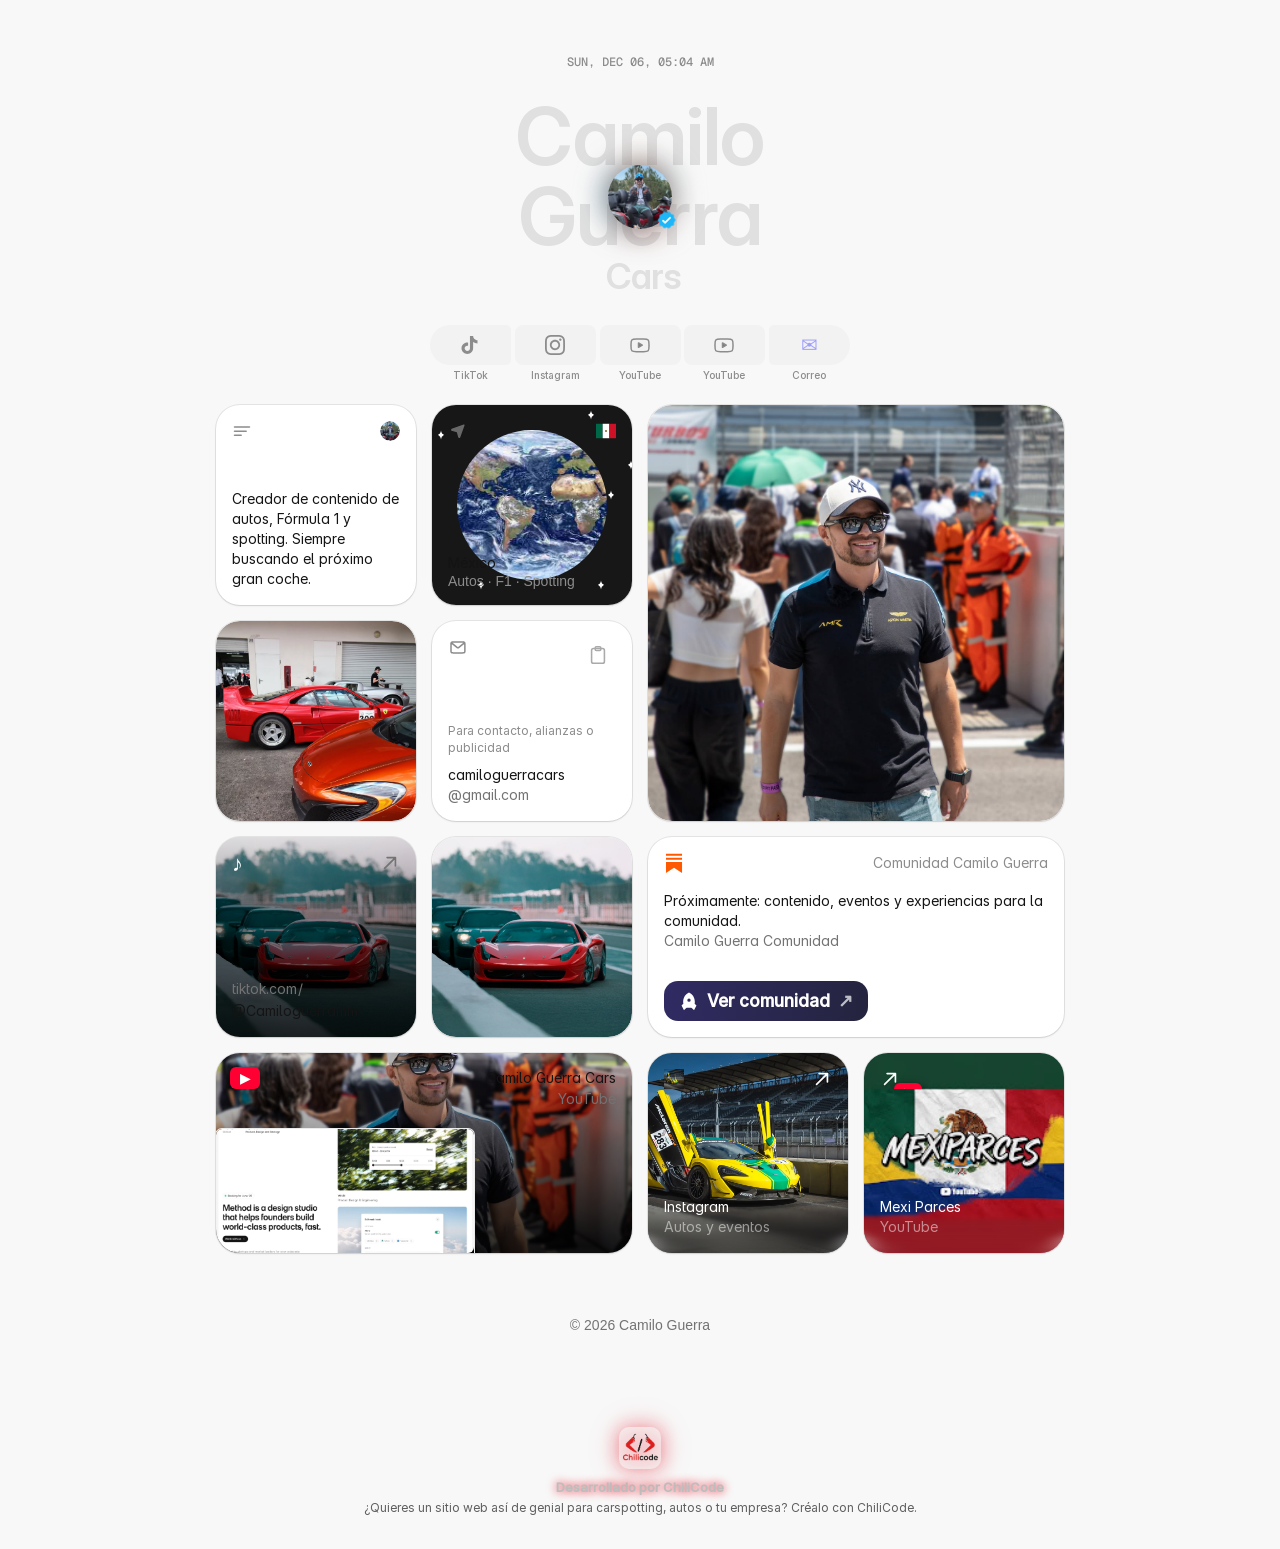
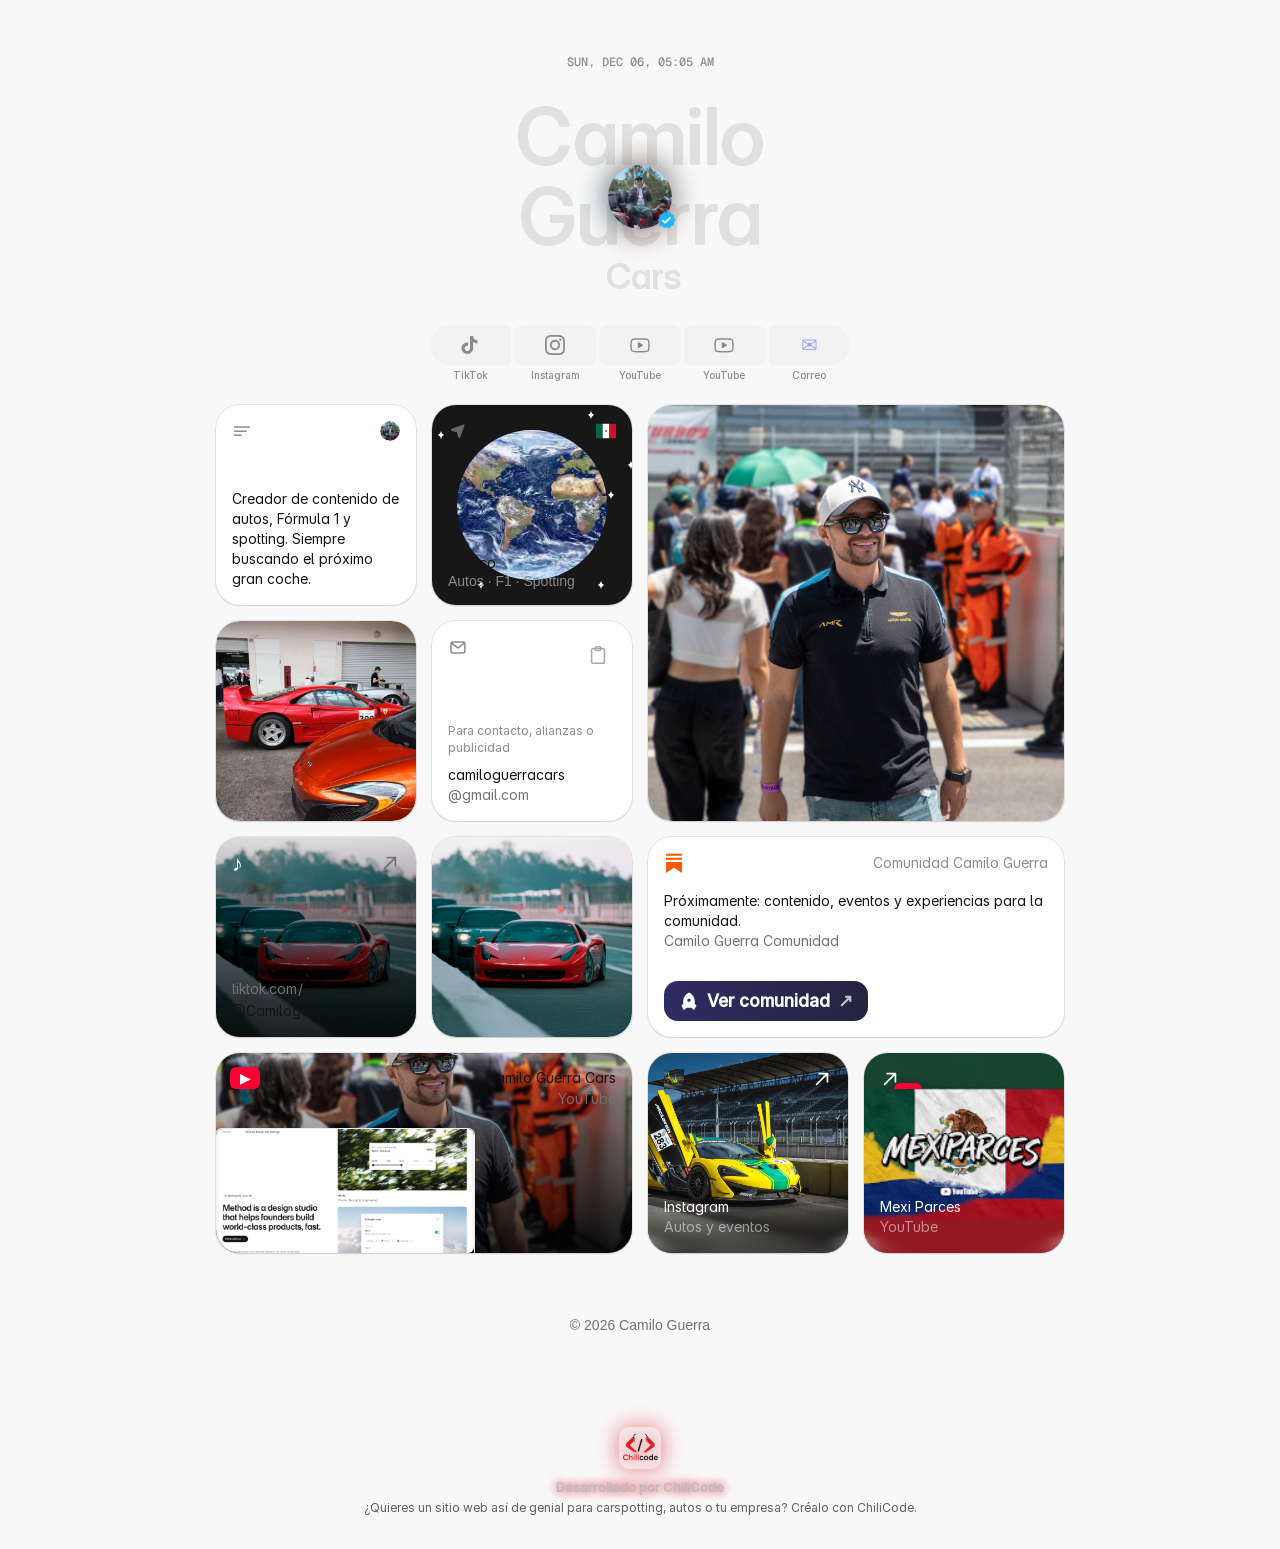
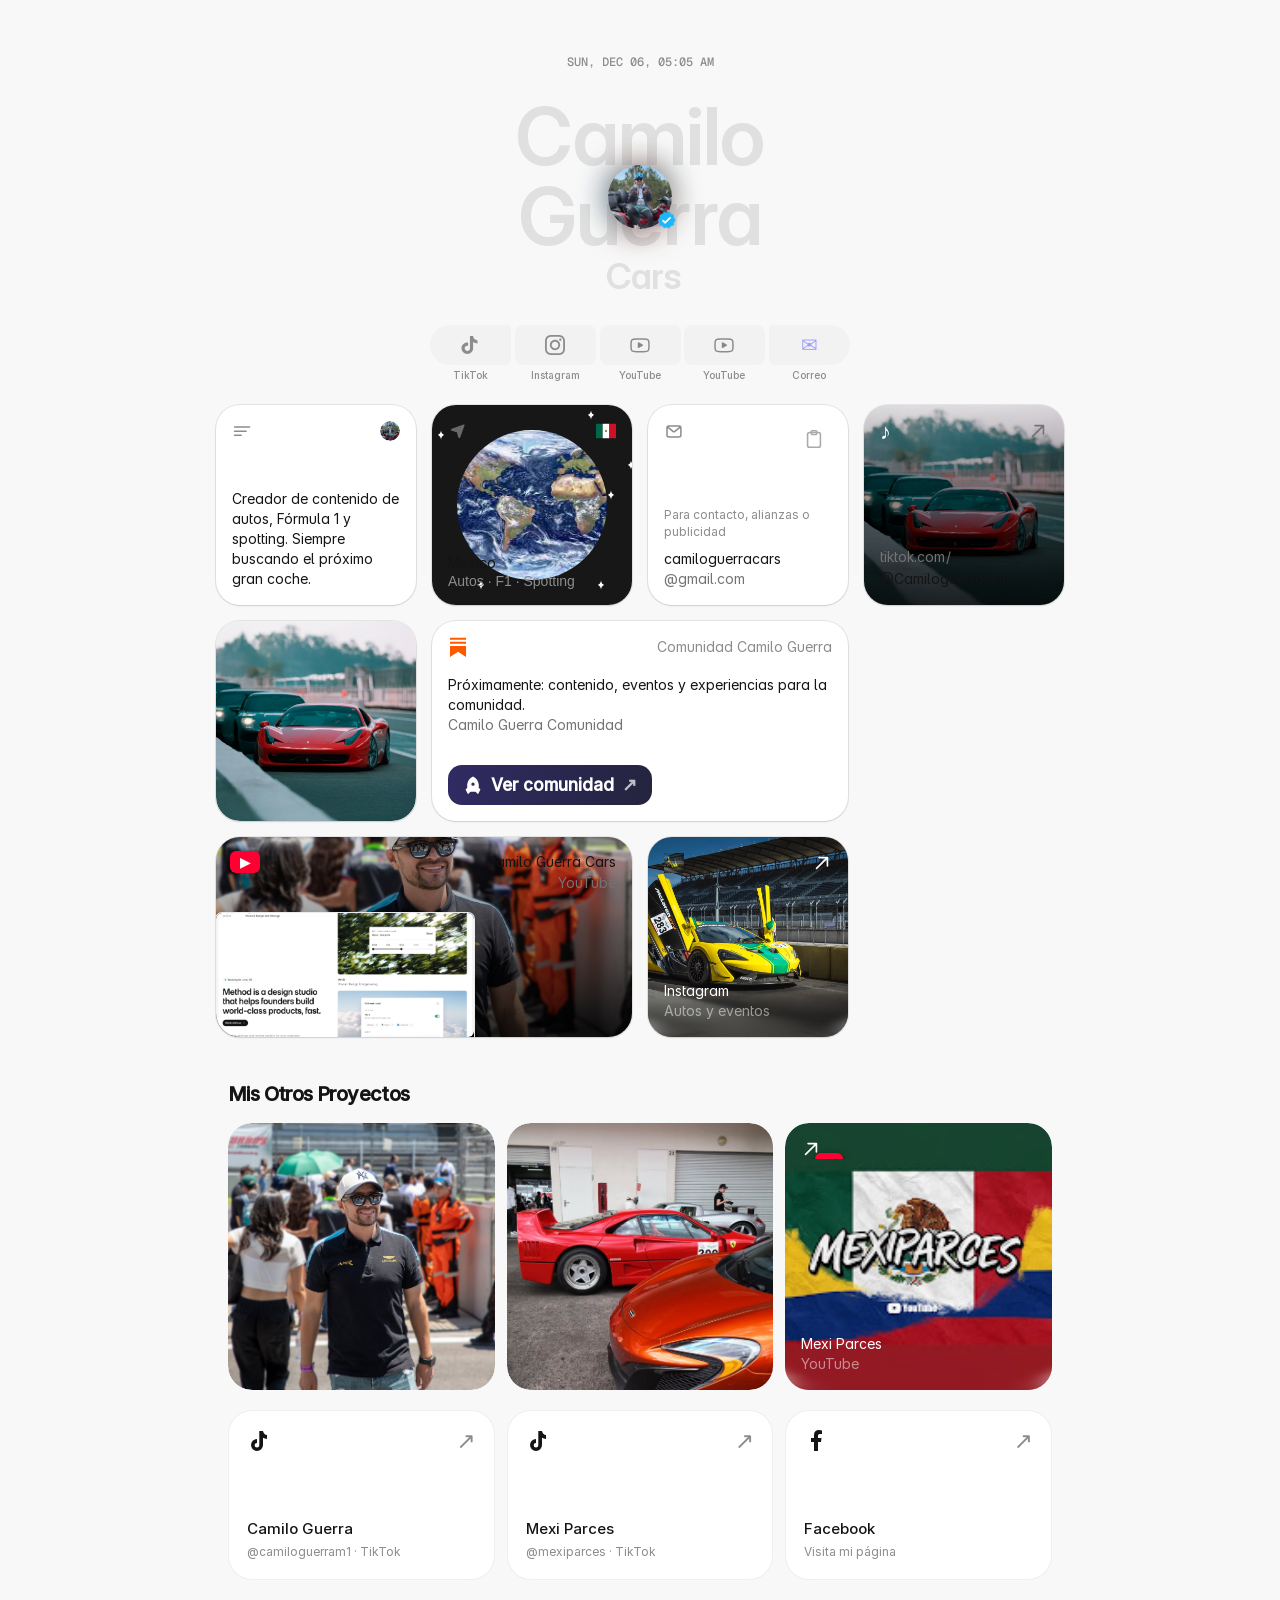
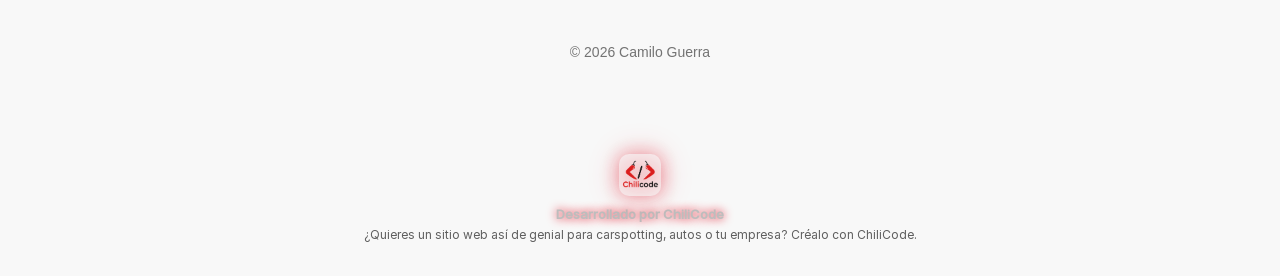
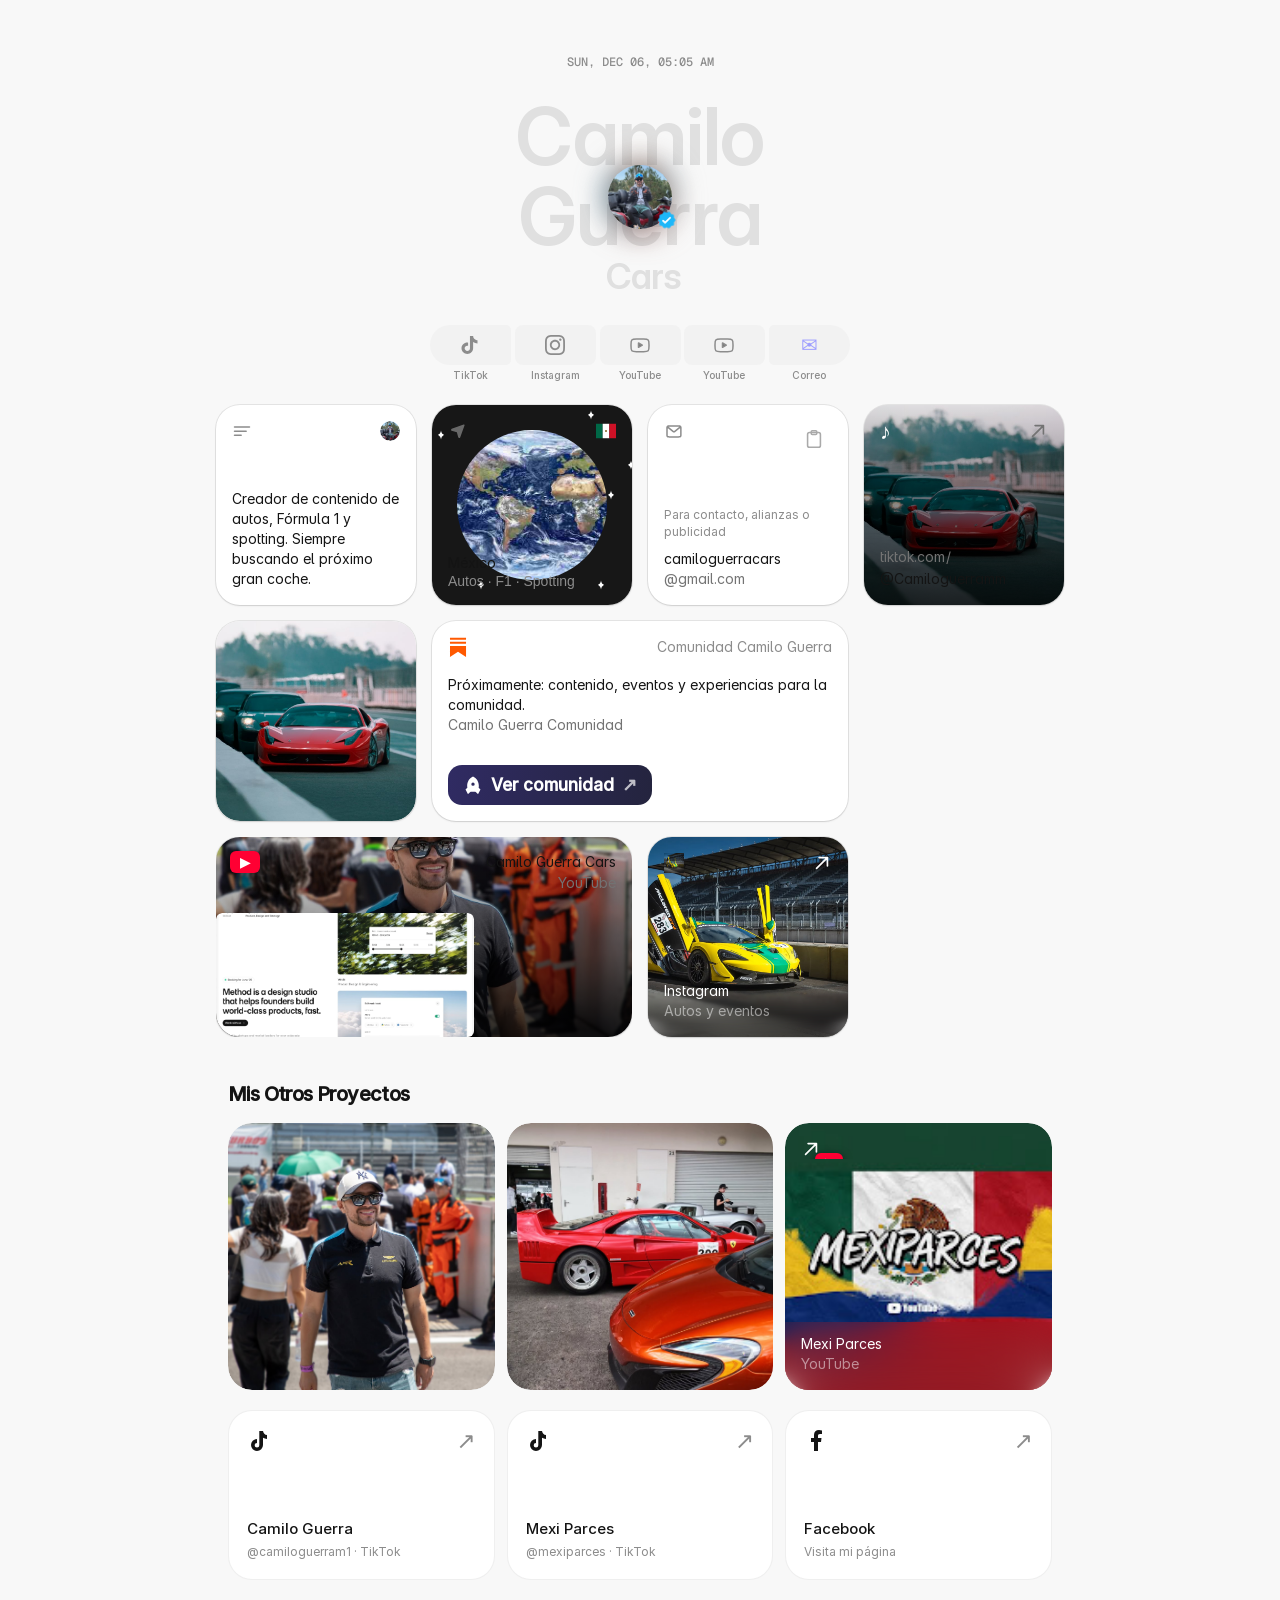
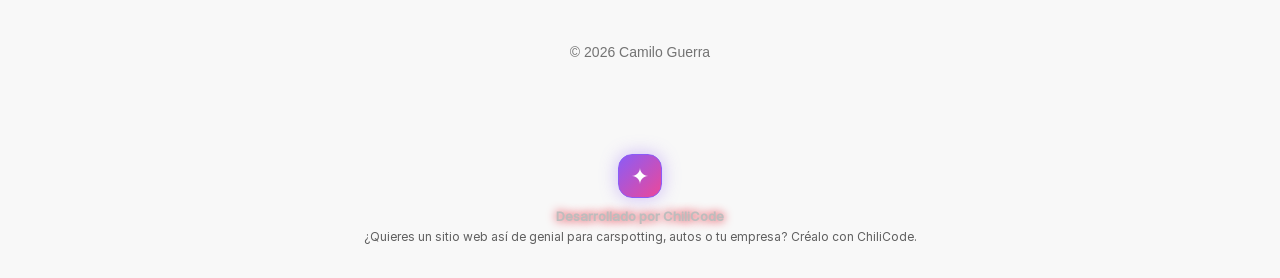
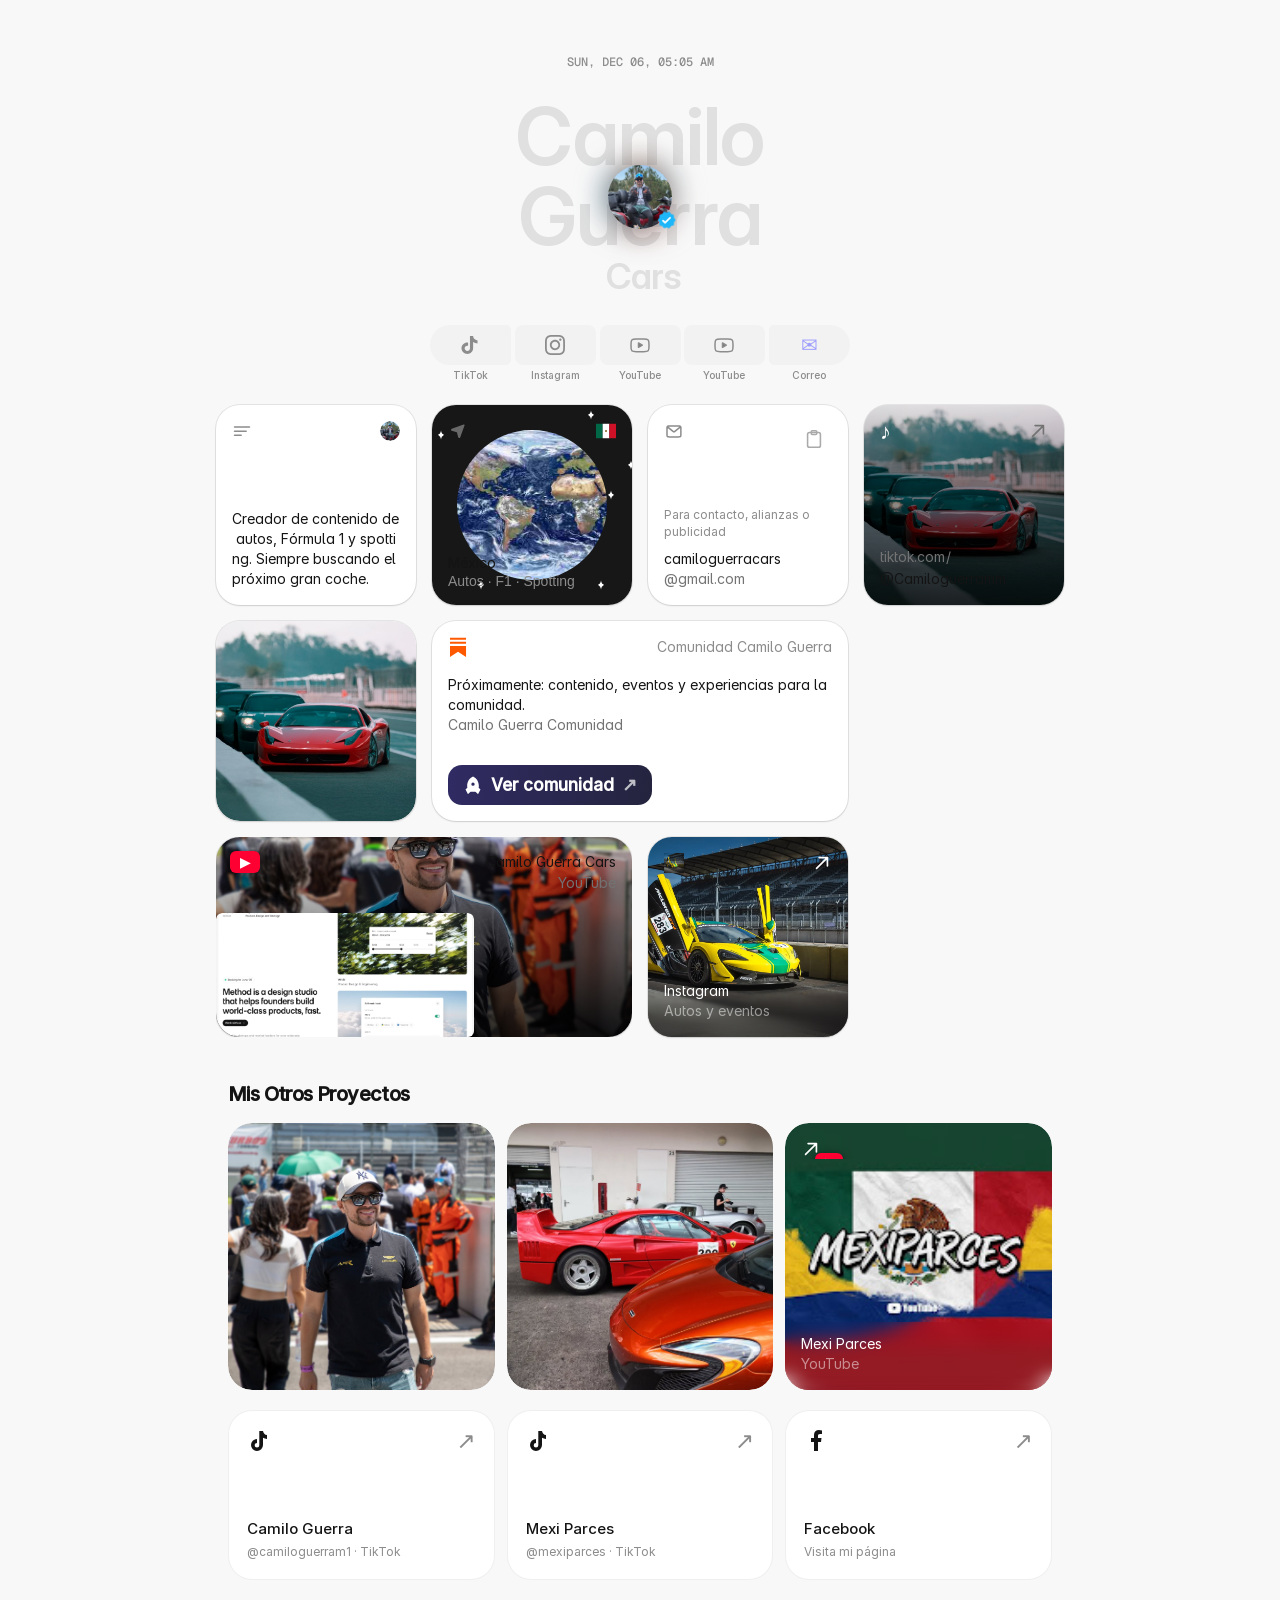
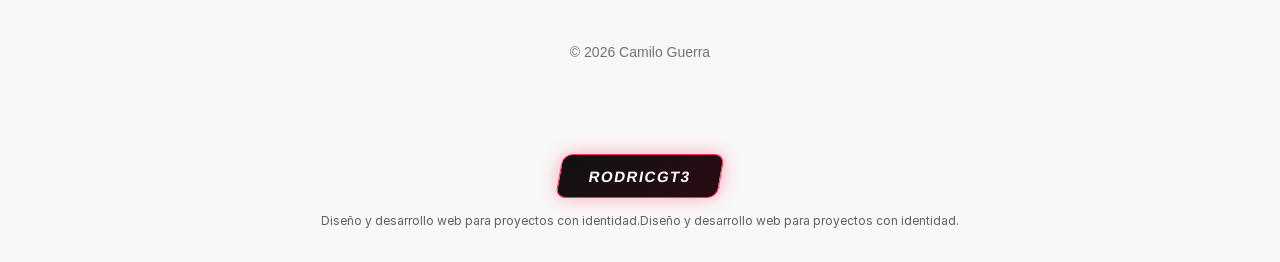
